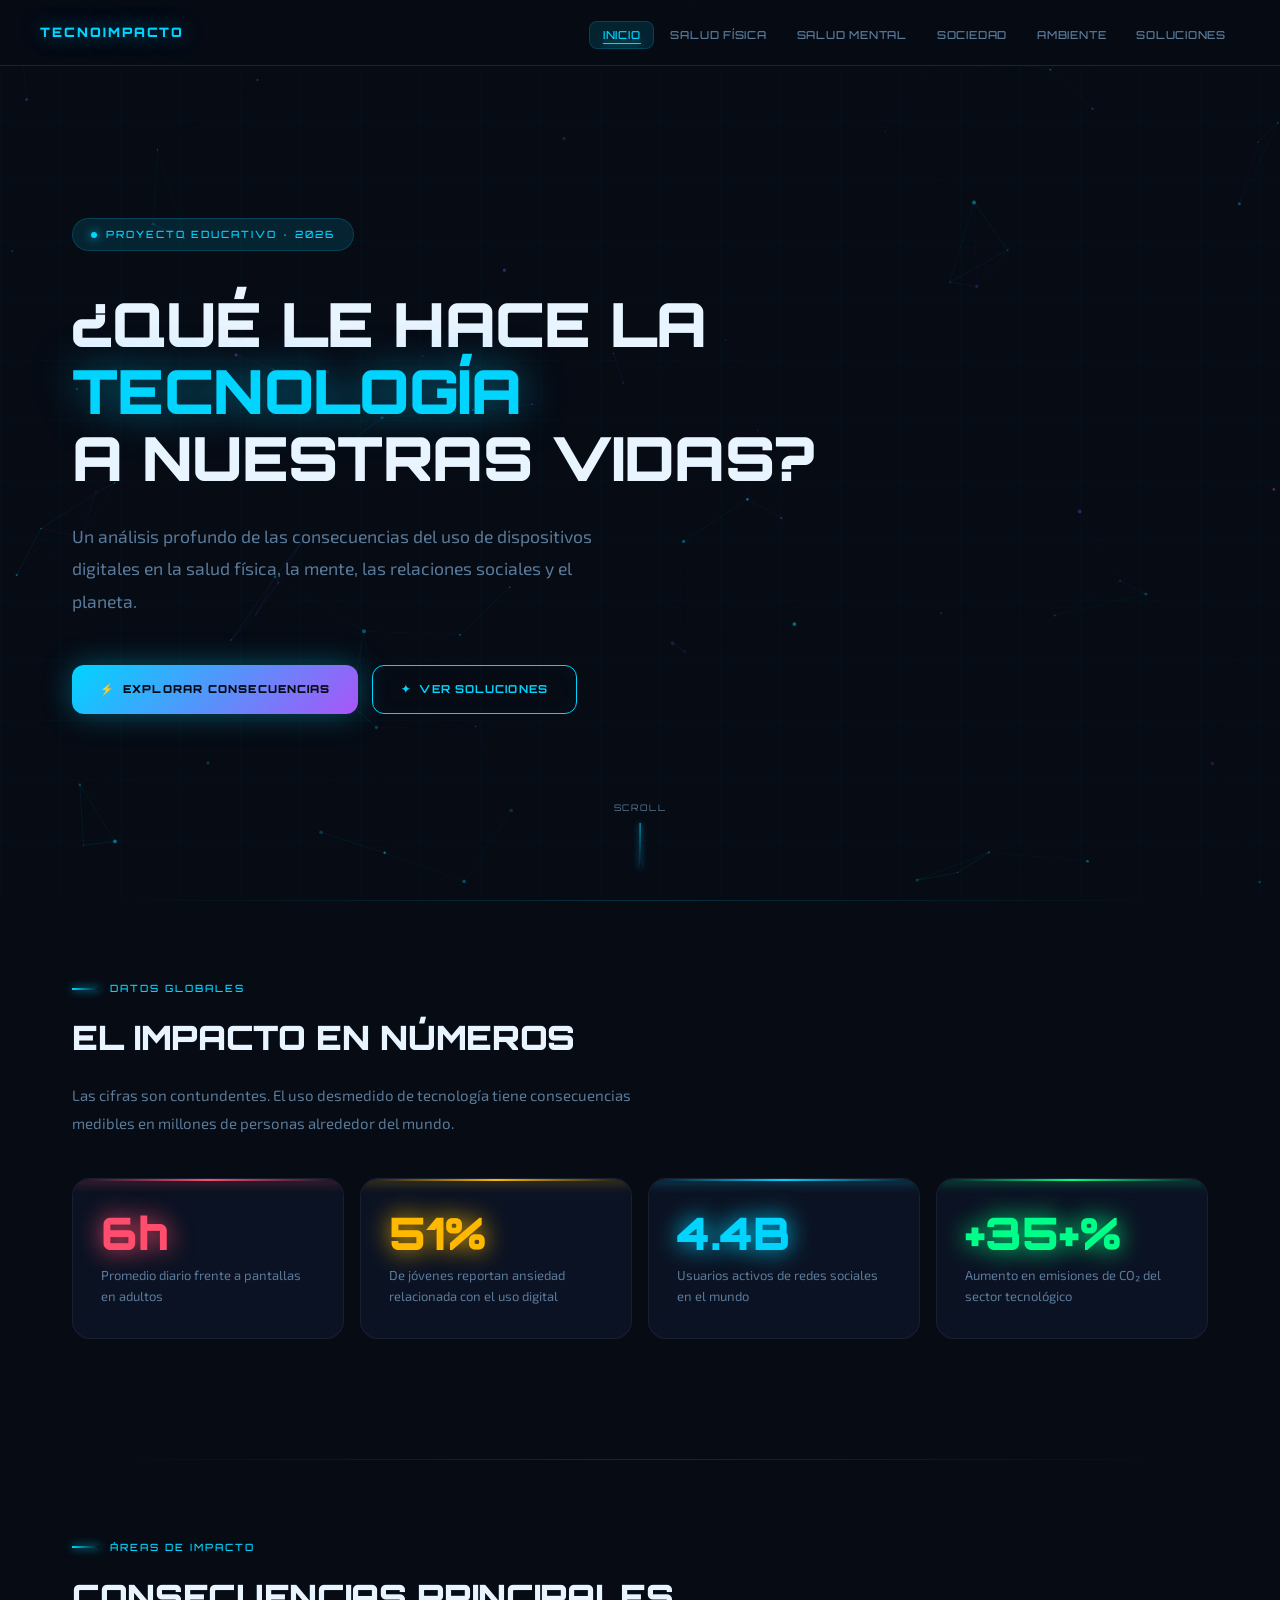
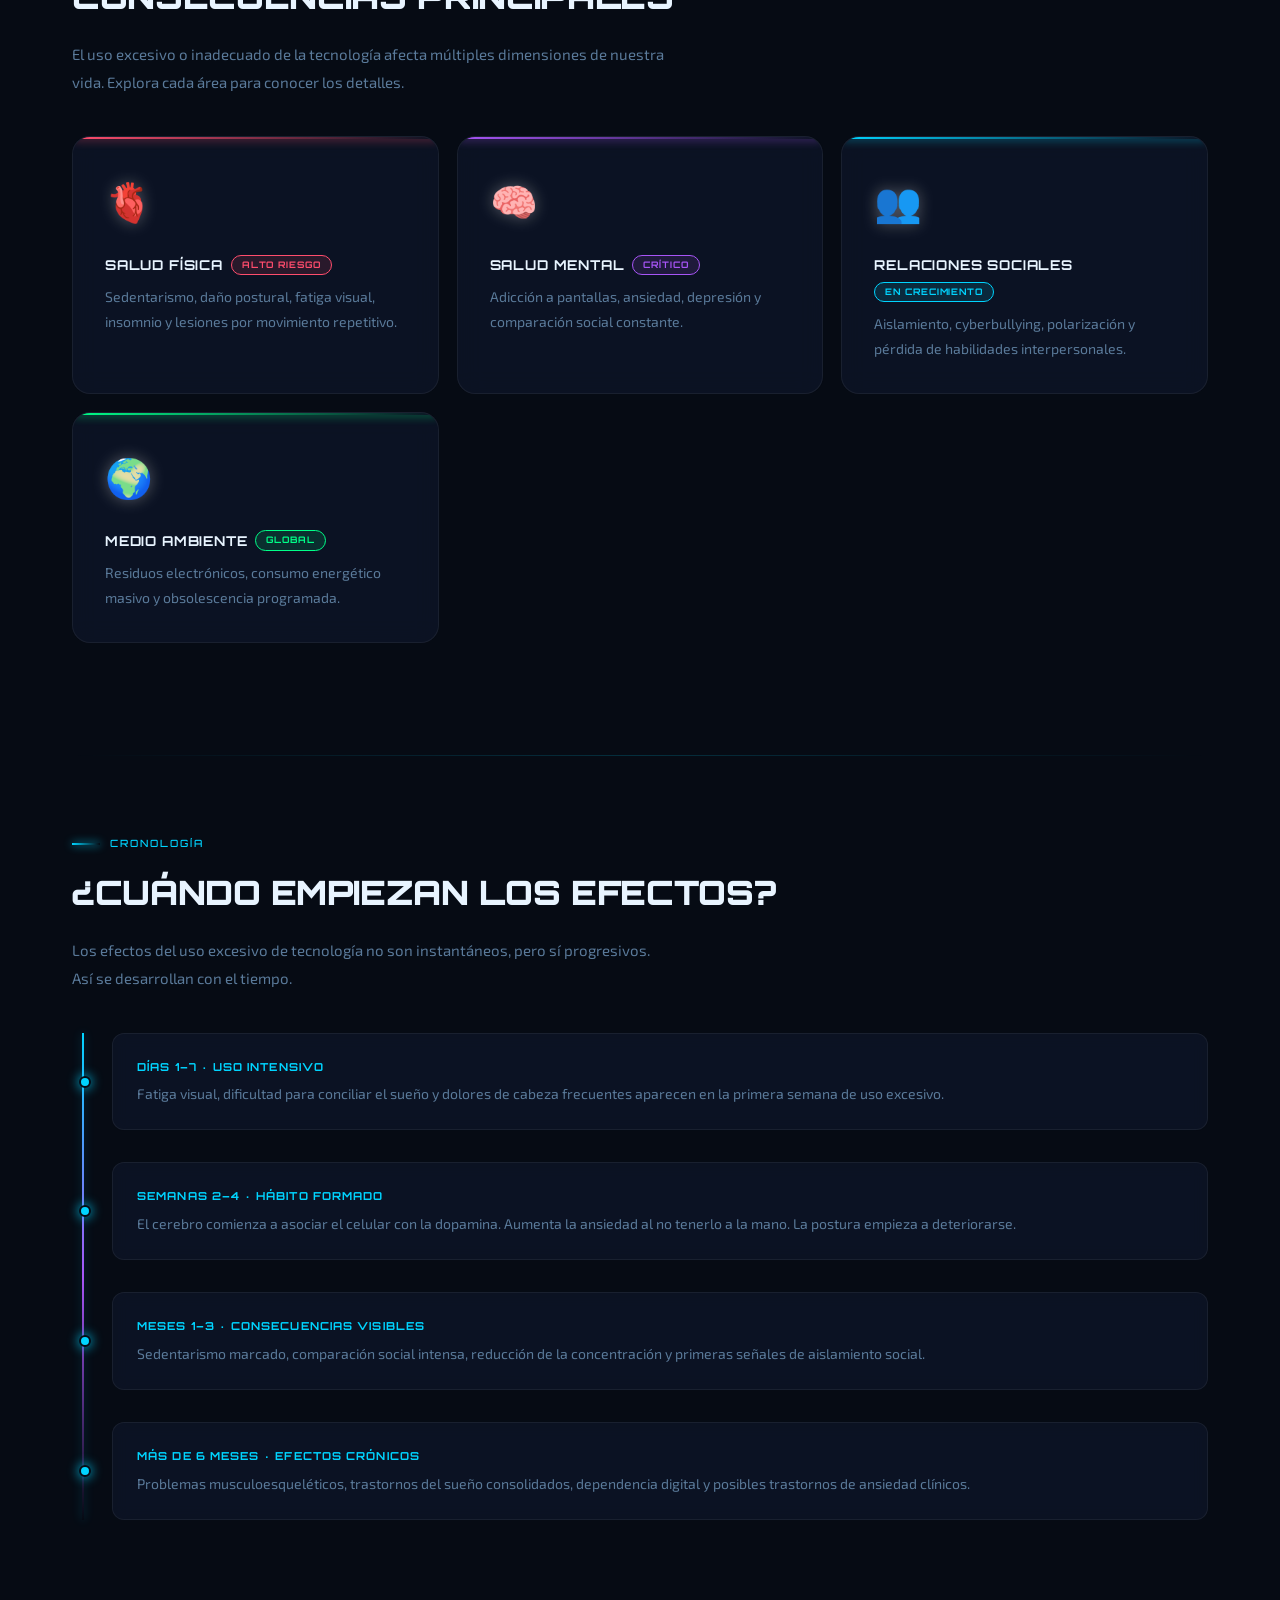
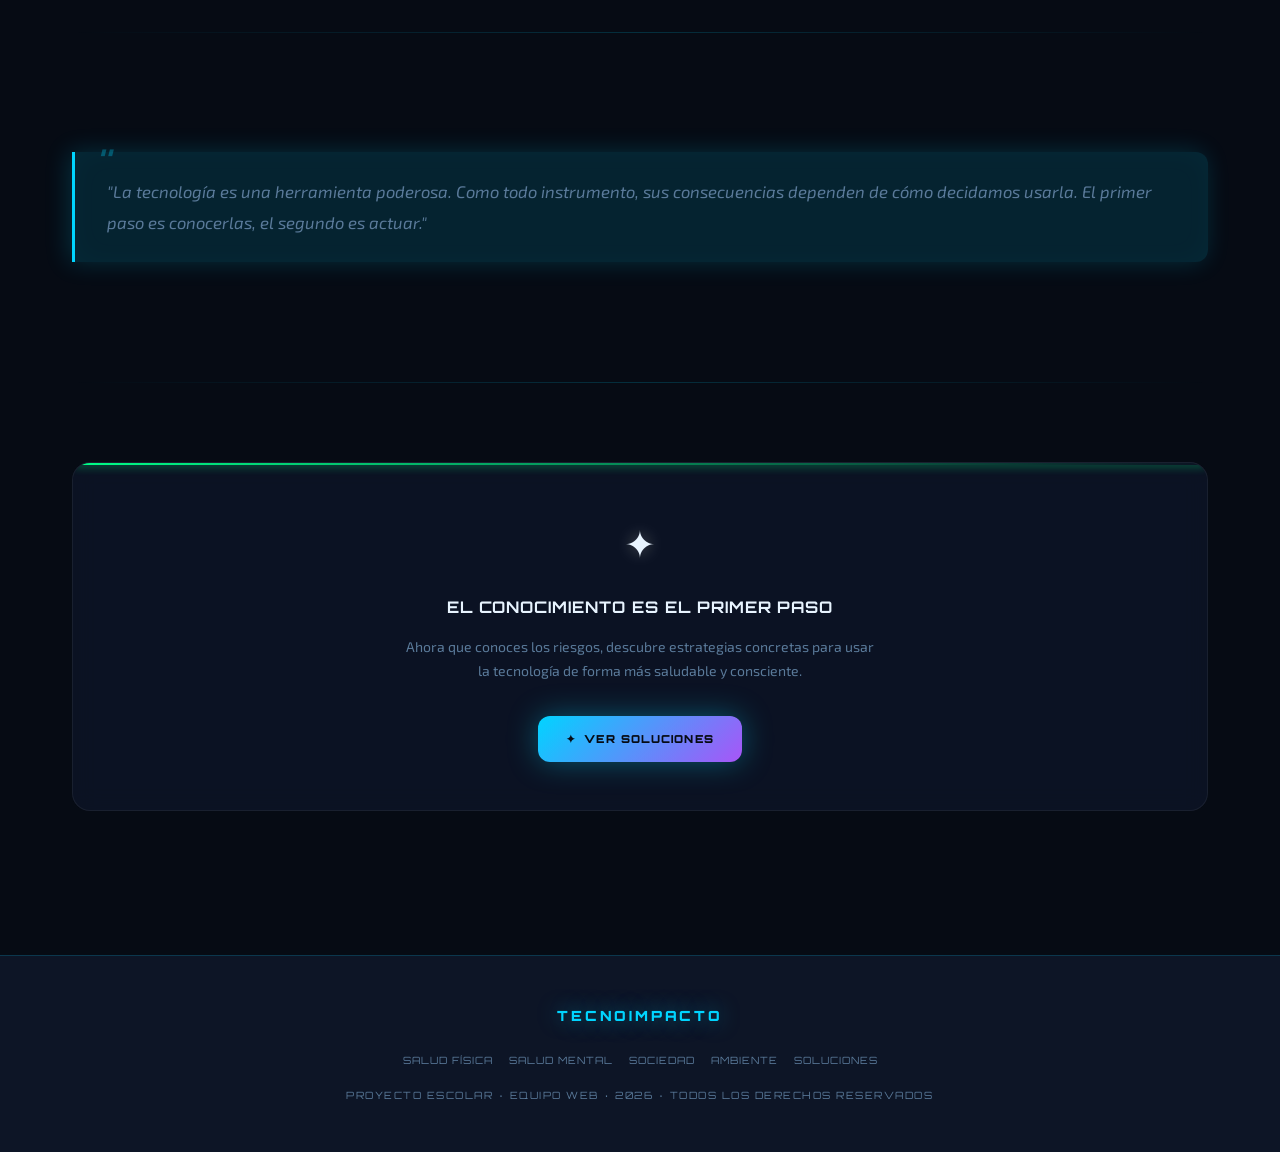
==== index.html @ 393abc50 "Rediseño futurista completo del sitio TecnoImpacto - Diseño oscuro futurista con paleta neon (cian, " ====
<!DOCTYPE html>
<html lang="es">
<head>
  <meta charset="UTF-8" />
  <meta name="viewport" content="width=device-width, initial-scale=1.0" />
  <title>TecnoImpacto — Consecuencias del uso de la tecnología</title>
  <link rel="stylesheet" href="styles.css" />
</head>
<body>

  <!-- Navegación -->
  <nav class="nav-principal">
    <div class="nav-interior">
      <a href="index.html" class="nav-logo">TecnoImpacto</a>
      <ul class="nav-enlaces">
        <li><a href="index.html">Inicio</a></li>
        <li><a href="salud-fisica.html">Salud física</a></li>
        <li><a href="salud-mental.html">Salud mental</a></li>
        <li><a href="sociedad.html">Sociedad</a></li>
        <li><a href="ambiente.html">Ambiente</a></li>
        <li><a href="soluciones.html">Soluciones</a></li>
      </ul>
      <button class="nav-menu-btn" aria-label="Abrir menú" aria-expanded="false">
        <span></span><span></span><span></span>
      </button>
    </div>
  </nav>

  <!-- Hero -->
  <header class="hero">
    <span class="hero-etiqueta">
      <span class="dot"></span>
      Proyecto educativo · 2026
    </span>
    <h1>
      ¿Qué le hace la<br>
      <span class="texto-cian">tecnología</span><br>
      a nuestras vidas?
    </h1>
    <p>
      Un análisis profundo de las consecuencias del uso de dispositivos digitales
      en la salud física, la mente, las relaciones sociales y el planeta.
    </p>
    <div class="btn-grupo">
      <a href="salud-fisica.html" class="btn btn-primario">
        <span>⚡</span> Explorar consecuencias
      </a>
      <a href="soluciones.html" class="btn btn-secundario">
        <span>✦</span> Ver soluciones
      </a>
    </div>
    <div class="hero-scroll">Scroll</div>
  </header>

  <main class="contenedor">

    <!-- Estadísticas -->
    <section class="seccion">
      <p class="seccion-etiqueta reveal">Datos globales</p>
      <p class="seccion-titulo reveal delay-1">El impacto en números</p>
      <p class="seccion-descripcion reveal delay-2">
        Las cifras son contundentes. El uso desmedido de tecnología tiene
        consecuencias medibles en millones de personas alrededor del mundo.
      </p>
      <div class="estadisticas">
        <div class="estadistica-item reveal delay-1" style="--glow-color: var(--color-rojo)">
          <span class="estadistica-numero" style="color:var(--color-rojo)" data-objetivo="7h">0h</span>
          <p class="estadistica-descripcion">Promedio diario frente a pantallas en adultos</p>
        </div>
        <div class="estadistica-item reveal delay-2" style="--glow-color: var(--color-ambar)">
          <span class="estadistica-numero" style="color:var(--color-ambar)" data-objetivo="58%">0%</span>
          <p class="estadistica-descripcion">De jóvenes reportan ansiedad relacionada con el uso digital</p>
        </div>
        <div class="estadistica-item reveal delay-3" style="--glow-color: var(--color-cian)">
          <span class="estadistica-numero" style="color:var(--color-cian)" data-objetivo="4.9B">0B</span>
          <p class="estadistica-descripcion">Usuarios activos de redes sociales en el mundo</p>
        </div>
        <div class="estadistica-item reveal delay-4" style="--glow-color: var(--color-verde)">
          <span class="estadistica-numero" style="color:var(--color-verde)" data-objetivo="+40%">+0%</span>
          <p class="estadistica-descripcion">Aumento en emisiones de CO₂ del sector tecnológico</p>
        </div>
      </div>
    </section>

    <!-- Áreas de impacto -->
    <section class="seccion">
      <p class="seccion-etiqueta reveal">Áreas de impacto</p>
      <p class="seccion-titulo reveal delay-1">Consecuencias principales</p>
      <p class="seccion-descripcion reveal delay-2">
        El uso excesivo o inadecuado de la tecnología afecta múltiples dimensiones
        de nuestra vida. Explora cada área para conocer los detalles.
      </p>
      <div class="grid-tarjetas">
        <a href="salud-fisica.html" class="tarjeta tarjeta-rojo reveal delay-1" style="text-decoration:none; color:inherit;">
          <span class="tarjeta-icono">🫀</span>
          <h3>Salud física <span class="badge badge-rojo">Alto riesgo</span></h3>
          <p>Sedentarismo, daño postural, fatiga visual, insomnio y lesiones por movimiento repetitivo.</p>
        </a>
        <a href="salud-mental.html" class="tarjeta tarjeta-purpura reveal delay-2" style="text-decoration:none; color:inherit;">
          <span class="tarjeta-icono">🧠</span>
          <h3>Salud mental <span class="badge badge-purpura">Crítico</span></h3>
          <p>Adicción a pantallas, ansiedad, depresión y comparación social constante.</p>
        </a>
        <a href="sociedad.html" class="tarjeta tarjeta-azul reveal delay-3" style="text-decoration:none; color:inherit;">
          <span class="tarjeta-icono">👥</span>
          <h3>Relaciones sociales <span class="badge badge-azul">En crecimiento</span></h3>
          <p>Aislamiento, cyberbullying, polarización y pérdida de habilidades interpersonales.</p>
        </a>
        <a href="ambiente.html" class="tarjeta tarjeta-verde reveal delay-4" style="text-decoration:none; color:inherit;">
          <span class="tarjeta-icono">🌍</span>
          <h3>Medio ambiente <span class="badge badge-verde">Global</span></h3>
          <p>Residuos electrónicos, consumo energético masivo y obsolescencia programada.</p>
        </a>
      </div>
    </section>

    <!-- Línea de tiempo del impacto -->
    <section class="seccion">
      <p class="seccion-etiqueta reveal">Cronología</p>
      <p class="seccion-titulo reveal delay-1">¿Cuándo empiezan los efectos?</p>
      <p class="seccion-descripcion reveal delay-2">
        Los efectos del uso excesivo de tecnología no son instantáneos,
        pero sí progresivos. Así se desarrollan con el tiempo.
      </p>
      <div class="linea-tiempo">
        <div class="tiempo-item reveal delay-1">
          <h4>Días 1–7 · Uso intensivo</h4>
          <p>Fatiga visual, dificultad para conciliar el sueño y dolores de cabeza frecuentes aparecen en la primera semana de uso excesivo.</p>
        </div>
        <div class="tiempo-item reveal delay-2">
          <h4>Semanas 2–4 · Hábito formado</h4>
          <p>El cerebro comienza a asociar el celular con la dopamina. Aumenta la ansiedad al no tenerlo a la mano. La postura empieza a deteriorarse.</p>
        </div>
        <div class="tiempo-item reveal delay-3">
          <h4>Meses 1–3 · Consecuencias visibles</h4>
          <p>Sedentarismo marcado, comparación social intensa, reducción de la concentración y primeras señales de aislamiento social.</p>
        </div>
        <div class="tiempo-item reveal delay-4">
          <h4>Más de 6 meses · Efectos crónicos</h4>
          <p>Problemas musculoesqueléticos, trastornos del sueño consolidados, dependencia digital y posibles trastornos de ansiedad clínicos.</p>
        </div>
      </div>
    </section>

    <!-- Cita -->
    <section class="seccion">
      <blockquote class="cita reveal">
        "La tecnología es una herramienta poderosa. Como todo instrumento,
        sus consecuencias dependen de cómo decidamos usarla.
        El primer paso es conocerlas, el segundo es actuar."
      </blockquote>
    </section>

    <!-- CTA a soluciones -->
    <section class="seccion">
      <div class="tarjeta tarjeta-verde reveal" style="padding: 3rem; text-align: center;">
        <span class="tarjeta-icono" style="text-align:center; width:100%;">✦</span>
        <h3 style="justify-content:center; font-size:1rem; margin-bottom:1rem;">
          El conocimiento es el primer paso
        </h3>
        <p style="max-width:480px; margin:0 auto 2rem;">
          Ahora que conoces los riesgos, descubre estrategias concretas para
          usar la tecnología de forma más saludable y consciente.
        </p>
        <a href="soluciones.html" class="btn btn-primario" style="margin:0 auto; display:inline-flex;">
          <span>✦</span> Ver soluciones
        </a>
      </div>
    </section>

  </main>

  <footer class="footer">
    <div class="footer-inner">
      <a href="index.html" class="footer-logo">TecnoImpacto</a>
      <ul class="footer-nav">
        <li><a href="salud-fisica.html">Salud física</a></li>
        <li><a href="salud-mental.html">Salud mental</a></li>
        <li><a href="sociedad.html">Sociedad</a></li>
        <li><a href="ambiente.html">Ambiente</a></li>
        <li><a href="soluciones.html">Soluciones</a></li>
      </ul>
      <p>Proyecto escolar · Equipo web · 2026 · Todos los derechos reservados</p>
    </div>
  </footer>

  <script src="main.js"></script>
</body>
</html>
---- styles.css ----
/* ============================================
   PROYECTO: Consecuencias del uso de tecnología
   Archivo: styles.css — Diseño futurista
   ============================================ */

@import url('https://fonts.googleapis.com/css2?family=Orbitron:wght@400;500;700;900&family=Exo+2:ital,opsz,wght@0,14..32,300;0,14..32,400;0,14..32,500;0,14..32,700;1,14..32,400&display=swap');

/* ---- Variables globales ---- */
:root {
  --bg-primario: #060B14;
  --bg-secundario: #0D1526;
  --bg-tarjeta: rgba(13, 21, 38, 0.85);
  --bg-tarjeta-hover: rgba(13, 21, 38, 0.95);

  --color-cian: #00D4FF;
  --color-cian-suave: rgba(0, 212, 255, 0.12);
  --color-cian-medio: rgba(0, 212, 255, 0.25);
  --color-purpura: #A855F7;
  --color-purpura-suave: rgba(168, 85, 247, 0.12);
  --color-verde: #00FF88;
  --color-verde-suave: rgba(0, 255, 136, 0.12);
  --color-rojo: #FF4D6D;
  --color-rojo-suave: rgba(255, 77, 109, 0.12);
  --color-ambar: #FFB800;
  --color-ambar-suave: rgba(255, 184, 0, 0.12);

  --texto-primario: #E8F4FF;
  --texto-secundario: #5A7A9A;
  --borde: rgba(0, 212, 255, 0.18);
  --borde-suave: rgba(255, 255, 255, 0.06);

  --fuente-titulo: 'Orbitron', monospace;
  --fuente-cuerpo: 'Exo 2', sans-serif;

  --radio: 12px;
  --radio-grande: 18px;
  --sombra-cian: 0 0 30px rgba(0, 212, 255, 0.25);
  --sombra-purpura: 0 0 30px rgba(168, 85, 247, 0.25);
  --sombra-verde: 0 0 30px rgba(0, 255, 136, 0.25);
  --sombra-rojo: 0 0 30px rgba(255, 77, 109, 0.25);
}

/* ---- Reset ---- */
*, *::before, *::after {
  box-sizing: border-box;
  margin: 0;
  padding: 0;
}

html { scroll-behavior: smooth; }

body {
  font-family: var(--fuente-cuerpo);
  background: var(--bg-primario);
  color: var(--texto-primario);
  font-size: 16px;
  line-height: 1.7;
  overflow-x: hidden;
}

/* Fondo con cuadrícula */
body::before {
  content: '';
  position: fixed;
  inset: 0;
  background-image:
    linear-gradient(rgba(0, 212, 255, 0.025) 1px, transparent 1px),
    linear-gradient(90deg, rgba(0, 212, 255, 0.025) 1px, transparent 1px);
  background-size: 60px 60px;
  z-index: 0;
  pointer-events: none;
}

/* Canvas de partículas */
#canvas-fondo {
  position: fixed;
  inset: 0;
  z-index: 0;
  pointer-events: none;
}

/* Contenido sobre el canvas */
.nav-principal,
.hero,
main,
.pagina-hero,
footer {
  position: relative;
  z-index: 1;
}

/* ---- Navegación ---- */
.nav-principal {
  position: fixed;
  top: 0; left: 0; right: 0;
  z-index: 1000;
  background: rgba(6, 11, 20, 0.92);
  backdrop-filter: blur(24px);
  -webkit-backdrop-filter: blur(24px);
  border-bottom: 1px solid var(--borde);
  padding: 0 2rem;
}

.nav-interior {
  max-width: 1200px;
  margin: 0 auto;
  display: flex;
  align-items: center;
  justify-content: space-between;
  height: 65px;
}

.nav-logo {
  font-family: var(--fuente-titulo);
  font-size: 13px;
  font-weight: 900;
  color: var(--color-cian);
  text-decoration: none;
  letter-spacing: 0.15em;
  text-shadow: 0 0 20px rgba(0, 212, 255, 0.6);
  transition: letter-spacing 0.4s, text-shadow 0.3s;
  text-transform: uppercase;
}

.nav-logo:hover {
  letter-spacing: 0.25em;
  text-shadow: 0 0 35px rgba(0, 212, 255, 0.9);
}

.nav-enlaces {
  display: flex;
  gap: 2px;
  list-style: none;
}

.nav-enlaces a {
  font-size: 11px;
  font-weight: 500;
  font-family: var(--fuente-titulo);
  color: var(--texto-secundario);
  text-decoration: none;
  padding: 6px 13px;
  border-radius: 8px;
  border: 1px solid transparent;
  letter-spacing: 0.07em;
  text-transform: uppercase;
  transition: all 0.3s;
  position: relative;
}

.nav-enlaces a::after {
  content: '';
  position: absolute;
  bottom: 4px; left: 50%;
  transform: translateX(-50%);
  width: 0; height: 1px;
  background: var(--color-cian);
  box-shadow: 0 0 6px var(--color-cian);
  transition: width 0.35s;
}

.nav-enlaces a:hover,
.nav-enlaces a.activo {
  color: var(--color-cian);
  border-color: var(--borde);
  background: var(--color-cian-suave);
}

.nav-enlaces a:hover::after,
.nav-enlaces a.activo::after {
  width: 60%;
}

/* Menú hamburguesa móvil */
.nav-menu-btn {
  display: none;
  flex-direction: column;
  gap: 5px;
  background: none;
  border: none;
  cursor: pointer;
  padding: 4px;
}

.nav-menu-btn span {
  display: block;
  width: 22px;
  height: 2px;
  background: var(--color-cian);
  border-radius: 2px;
  transition: all 0.3s;
}

/* ---- Contenedor ---- */
.contenedor {
  max-width: 1200px;
  margin: 0 auto;
  padding: 0 2rem;
}

/* ---- Hero principal ---- */
.hero {
  min-height: 100vh;
  display: flex;
  flex-direction: column;
  justify-content: center;
  padding: 7rem 2rem 5rem;
  max-width: 1200px;
  margin: 0 auto;
  position: relative;
}

.hero-etiqueta {
  display: inline-flex;
  align-items: center;
  gap: 9px;
  font-family: var(--fuente-titulo);
  font-size: 10px;
  font-weight: 500;
  letter-spacing: 0.2em;
  text-transform: uppercase;
  background: var(--color-cian-suave);
  border: 1px solid var(--borde);
  border-radius: 100px;
  padding: 7px 18px;
  margin-bottom: 2.5rem;
  color: var(--color-cian);
  width: fit-content;
  animation: pulse-borde 3s ease-in-out infinite;
}

.hero-etiqueta .dot {
  width: 6px; height: 6px;
  border-radius: 50%;
  background: var(--color-cian);
  box-shadow: 0 0 10px var(--color-cian);
  animation: parpadeo 1.5s ease-in-out infinite;
  flex-shrink: 0;
}

.hero h1 {
  font-family: var(--fuente-titulo);
  font-size: clamp(1.9rem, 5.5vw, 3.8rem);
  font-weight: 900;
  line-height: 1.1;
  max-width: 820px;
  margin-bottom: 1.75rem;
  letter-spacing: -0.01em;
  text-transform: uppercase;
}

.hero h1 .texto-cian {
  color: var(--color-cian);
  text-shadow: 0 0 40px rgba(0, 212, 255, 0.5);
  display: inline-block;
  animation: glitch 9s ease-in-out infinite;
}

.hero h1 .texto-purpura {
  color: var(--color-purpura);
  text-shadow: 0 0 40px rgba(168, 85, 247, 0.4);
}

.hero p {
  font-size: 1.1rem;
  color: var(--texto-secundario);
  max-width: 560px;
  margin-bottom: 3rem;
  line-height: 1.85;
}

.btn-grupo {
  display: flex;
  gap: 14px;
  flex-wrap: wrap;
}

.btn {
  display: inline-flex;
  align-items: center;
  gap: 8px;
  font-family: var(--fuente-titulo);
  font-size: 11px;
  font-weight: 700;
  padding: 14px 28px;
  border-radius: var(--radio);
  text-decoration: none;
  letter-spacing: 0.1em;
  text-transform: uppercase;
  transition: all 0.35s;
  cursor: pointer;
  border: none;
  position: relative;
  overflow: hidden;
}

.btn::before {
  content: '';
  position: absolute;
  top: 0; left: -100%;
  width: 100%; height: 100%;
  background: linear-gradient(90deg, transparent, rgba(255,255,255,0.12), transparent);
  transition: left 0.6s;
}

.btn:hover::before { left: 100%; }

.btn-primario {
  background: linear-gradient(135deg, var(--color-cian) 0%, var(--color-purpura) 100%);
  color: var(--bg-primario);
  box-shadow: 0 0 30px rgba(0, 212, 255, 0.35);
  font-weight: 900;
}

.btn-primario:hover {
  transform: translateY(-3px);
  box-shadow: 0 6px 40px rgba(0, 212, 255, 0.55);
}

.btn-secundario {
  background: transparent;
  color: var(--color-cian);
  border: 1px solid var(--color-cian);
  box-shadow: inset 0 0 20px rgba(0, 212, 255, 0.04);
}

.btn-secundario:hover {
  background: var(--color-cian-suave);
  transform: translateY(-3px);
  box-shadow: var(--sombra-cian);
}

/* Indicador de scroll */
.hero-scroll {
  position: absolute;
  bottom: 2rem;
  left: 50%;
  transform: translateX(-50%);
  display: flex;
  flex-direction: column;
  align-items: center;
  gap: 8px;
  color: var(--texto-secundario);
  font-family: var(--fuente-titulo);
  font-size: 9px;
  letter-spacing: 0.2em;
  text-transform: uppercase;
  animation: flotar 2.5s ease-in-out infinite;
}

.hero-scroll::after {
  content: '';
  width: 1px;
  height: 45px;
  background: linear-gradient(to bottom, var(--color-cian), transparent);
  box-shadow: 0 0 6px var(--color-cian);
}

/* ---- Estadísticas ---- */
.estadisticas {
  display: grid;
  grid-template-columns: repeat(auto-fit, minmax(200px, 1fr));
  gap: 16px;
  margin: 2.5rem 0;
}

.estadistica-item {
  background: var(--bg-tarjeta);
  border: 1px solid var(--borde-suave);
  border-radius: var(--radio-grande);
  padding: 2rem 1.75rem;
  backdrop-filter: blur(12px);
  transition: all 0.35s;
  position: relative;
  overflow: hidden;
  --glow-color: var(--color-cian);
}

.estadistica-item::before {
  content: '';
  position: absolute;
  top: 0; left: 0; right: 0;
  height: 2px;
  background: linear-gradient(90deg, transparent, var(--glow-color), transparent);
  box-shadow: 0 0 12px var(--glow-color);
}

.estadistica-item::after {
  content: '';
  position: absolute;
  top: -50%; left: -50%;
  width: 200%; height: 200%;
  background: radial-gradient(circle at center, rgba(0, 212, 255, 0.04) 0%, transparent 60%);
  opacity: 0;
  transition: opacity 0.5s;
}

.estadistica-item:hover {
  transform: translateY(-6px);
  border-color: var(--glow-color);
  box-shadow: 0 12px 40px rgba(0, 0, 0, 0.4), 0 0 20px rgba(0, 212, 255, 0.1);
}

.estadistica-item:hover::after { opacity: 1; }

.estadistica-numero {
  font-family: var(--fuente-titulo);
  font-size: 2.8rem;
  font-weight: 900;
  line-height: 1;
  margin-bottom: 10px;
  text-shadow: 0 0 25px currentColor;
  display: block;
}

.estadistica-descripcion {
  font-size: 13px;
  color: var(--texto-secundario);
  line-height: 1.55;
}

/* ---- Secciones de contenido ---- */
.seccion {
  padding: 5rem 0;
  position: relative;
}

.seccion::before {
  content: '';
  position: absolute;
  top: 0; left: 0; right: 0;
  height: 1px;
  background: linear-gradient(90deg, transparent, var(--borde), transparent);
}

.seccion-etiqueta {
  font-family: var(--fuente-titulo);
  font-size: 10px;
  font-weight: 500;
  text-transform: uppercase;
  letter-spacing: 0.2em;
  color: var(--color-cian);
  margin-bottom: 0.75rem;
  display: flex;
  align-items: center;
  gap: 10px;
}

.seccion-etiqueta::before {
  content: '';
  width: 28px; height: 2px;
  background: linear-gradient(to right, var(--color-cian), transparent);
  box-shadow: 0 0 8px var(--color-cian);
  flex-shrink: 0;
}

.seccion-titulo {
  font-family: var(--fuente-titulo);
  font-size: clamp(1.4rem, 3vw, 2.1rem);
  font-weight: 900;
  margin-bottom: 1rem;
  letter-spacing: -0.01em;
  text-transform: uppercase;
}

.seccion-descripcion {
  font-size: 15px;
  color: var(--texto-secundario);
  max-width: 600px;
  margin-bottom: 2.5rem;
  line-height: 1.85;
}

/* ---- Grid de tarjetas ---- */
.grid-tarjetas {
  display: grid;
  grid-template-columns: repeat(auto-fit, minmax(280px, 1fr));
  gap: 18px;
  margin: 2rem 0;
}

/* ---- Tarjetas ---- */
.tarjeta {
  background: var(--bg-tarjeta);
  border: 1px solid var(--borde-suave);
  border-radius: var(--radio-grande);
  padding: 2rem;
  backdrop-filter: blur(12px);
  transition: all 0.4s cubic-bezier(0.25, 0.8, 0.25, 1);
  position: relative;
  overflow: hidden;
  --accent-color: var(--color-cian);
}

.tarjeta::before {
  content: '';
  position: absolute;
  top: 0; left: 0; right: 0;
  height: 2px;
  background: linear-gradient(90deg, var(--accent-color), transparent);
  box-shadow: 0 0 10px var(--accent-color);
}

.tarjeta::after {
  content: '';
  position: absolute;
  inset: 0;
  background: radial-gradient(
    ellipse at var(--mx, 50%) var(--my, 0%),
    rgba(0, 212, 255, 0.07) 0%,
    transparent 65%
  );
  opacity: 0;
  transition: opacity 0.4s;
}

.tarjeta:hover::after { opacity: 1; }

.tarjeta:hover {
  transform: translateY(-7px);
  border-color: var(--accent-color);
  box-shadow: 0 20px 60px rgba(0, 0, 0, 0.5), 0 0 30px rgba(0, 212, 255, 0.08);
}

.tarjeta-icono {
  font-size: 2.4rem;
  margin-bottom: 1.25rem;
  display: block;
  filter: drop-shadow(0 0 8px rgba(255,255,255,0.3));
}

.tarjeta h3 {
  font-family: var(--fuente-titulo);
  font-size: 0.85rem;
  font-weight: 700;
  margin-bottom: 10px;
  text-transform: uppercase;
  letter-spacing: 0.06em;
  display: flex;
  align-items: center;
  gap: 8px;
  flex-wrap: wrap;
  line-height: 1.4;
}

.tarjeta p {
  font-size: 14px;
  color: var(--texto-secundario);
  line-height: 1.75;
  position: relative;
  z-index: 1;
}

.tarjeta-rojo  { --accent-color: var(--color-rojo); }
.tarjeta-ambar { --accent-color: var(--color-ambar); }
.tarjeta-verde { --accent-color: var(--color-verde); }
.tarjeta-azul  { --accent-color: var(--color-cian); }
.tarjeta-purpura { --accent-color: var(--color-purpura); }

/* ---- Badges ---- */
.badge {
  display: inline-block;
  font-family: var(--fuente-titulo);
  font-size: 9px;
  font-weight: 700;
  padding: 3px 10px;
  border-radius: 100px;
  letter-spacing: 0.1em;
  text-transform: uppercase;
  border: 1px solid currentColor;
  white-space: nowrap;
}

.badge-rojo    { color: var(--color-rojo);    background: var(--color-rojo-suave); }
.badge-ambar   { color: var(--color-ambar);   background: var(--color-ambar-suave); }
.badge-verde   { color: var(--color-verde);   background: var(--color-verde-suave); }
.badge-azul    { color: var(--color-cian);    background: var(--color-cian-suave); }
.badge-purpura { color: var(--color-purpura); background: var(--color-purpura-suave); }

/* ---- Cita destacada ---- */
.cita {
  border-left: 3px solid var(--color-cian);
  padding: 1.5rem 2rem;
  margin: 2.5rem 0;
  font-size: 1.05rem;
  font-style: italic;
  color: var(--texto-secundario);
  line-height: 1.85;
  background: var(--color-cian-suave);
  border-radius: 0 var(--radio) var(--radio) 0;
  box-shadow: -3px 0 25px rgba(0, 212, 255, 0.18), inset 0 0 30px rgba(0, 212, 255, 0.03);
  position: relative;
}

.cita::before {
  content: '"';
  position: absolute;
  top: -10px; left: 16px;
  font-family: var(--fuente-titulo);
  font-size: 3rem;
  color: var(--color-cian);
  opacity: 0.3;
  line-height: 1;
}

/* ---- Tabla ---- */
.tabla-contenedor {
  overflow-x: auto;
  margin: 2rem 0;
  border-radius: var(--radio);
  border: 1px solid var(--borde);
  backdrop-filter: blur(8px);
}

table { width: 100%; border-collapse: collapse; font-size: 14px; }

thead th {
  background: rgba(0, 212, 255, 0.08);
  color: var(--color-cian);
  font-family: var(--fuente-titulo);
  font-weight: 700;
  padding: 15px 18px;
  text-align: left;
  font-size: 10px;
  letter-spacing: 0.12em;
  text-transform: uppercase;
  border-bottom: 1px solid var(--borde);
}

tbody tr {
  border-bottom: 1px solid var(--borde-suave);
  transition: background 0.25s;
}

tbody tr:hover { background: rgba(0, 212, 255, 0.04); }
tbody tr:last-child { border-bottom: none; }

tbody td {
  padding: 14px 18px;
  color: var(--texto-secundario);
  font-size: 14px;
}

tbody td:first-child { color: var(--texto-primario); font-weight: 500; }

/* ---- Hero de páginas interiores ---- */
.pagina-hero {
  padding: 9rem 2rem 4rem;
  max-width: 1200px;
  margin: 0 auto;
  position: relative;
}

.pagina-hero::after {
  content: '';
  position: absolute;
  bottom: 0; left: 2rem; right: 2rem;
  height: 1px;
  background: linear-gradient(90deg, transparent, var(--borde), transparent);
}

.pagina-icono-grande {
  font-size: 4rem;
  display: block;
  margin-bottom: 1.5rem;
  filter: drop-shadow(0 0 20px rgba(255,255,255,0.2));
  animation: flotar-lento 4s ease-in-out infinite;
}

.pagina-hero .hero-etiqueta { margin-bottom: 1.5rem; }

.pagina-hero h1 {
  font-family: var(--fuente-titulo);
  font-size: clamp(1.8rem, 4.5vw, 3.2rem);
  font-weight: 900;
  text-transform: uppercase;
  letter-spacing: -0.01em;
  margin-bottom: 1.25rem;
  line-height: 1.1;
}

.pagina-hero p {
  font-size: 1.05rem;
  color: var(--texto-secundario);
  max-width: 620px;
  line-height: 1.85;
}

/* ---- Barras de progreso ---- */
.barra-progreso-contenedor { margin: 2rem 0; }

.barra-item { margin-bottom: 1.75rem; }

.barra-label {
  display: flex;
  justify-content: space-between;
  align-items: center;
  margin-bottom: 8px;
}

.barra-label span:first-child {
  font-family: var(--fuente-titulo);
  font-size: 10px;
  letter-spacing: 0.12em;
  text-transform: uppercase;
  color: var(--texto-secundario);
}

.barra-label span:last-child {
  font-family: var(--fuente-titulo);
  font-size: 13px;
  font-weight: 700;
  color: var(--color-cian);
  text-shadow: 0 0 10px var(--color-cian);
}

.barra-fondo {
  height: 6px;
  background: rgba(255, 255, 255, 0.05);
  border-radius: 100px;
  overflow: hidden;
  border: 1px solid var(--borde-suave);
}

.barra-relleno {
  height: 100%;
  border-radius: 100px;
  width: 0;
  transition: width 1.8s cubic-bezier(0.25, 0.46, 0.45, 0.94);
  position: relative;
  background: linear-gradient(90deg, var(--bar-color, var(--color-cian)), var(--bar-color2, var(--color-purpura)));
  box-shadow: 0 0 12px var(--bar-color, var(--color-cian));
}

.barra-relleno::after {
  content: '';
  position: absolute;
  right: 0; top: 0; bottom: 0;
  width: 30px;
  background: rgba(255,255,255,0.4);
  filter: blur(6px);
  border-radius: 100px;
}

/* ---- Lista de consecuencias ---- */
.lista-consecuencias {
  list-style: none;
  display: flex;
  flex-direction: column;
  gap: 10px;
  margin: 2rem 0;
}

.lista-consecuencias li {
  display: flex;
  align-items: flex-start;
  gap: 14px;
  padding: 1.25rem 1.5rem;
  background: var(--bg-tarjeta);
  border: 1px solid var(--borde-suave);
  border-radius: var(--radio);
  backdrop-filter: blur(8px);
  transition: all 0.3s;
  font-size: 14px;
  color: var(--texto-secundario);
  line-height: 1.65;
}

.lista-consecuencias li:hover {
  border-color: var(--color-cian);
  transform: translateX(8px);
  color: var(--texto-primario);
}

.lista-consecuencias li::before {
  content: '▸';
  color: var(--color-cian);
  font-size: 14px;
  flex-shrink: 0;
  margin-top: 1px;
  text-shadow: 0 0 8px var(--color-cian);
}

/* ---- Tarjeta de dato destacado ---- */
.dato-destacado {
  background: var(--bg-tarjeta);
  border: 1px solid var(--borde);
  border-radius: var(--radio-grande);
  padding: 2.5rem;
  margin: 2rem 0;
  display: flex;
  align-items: center;
  gap: 2rem;
  backdrop-filter: blur(12px);
  position: relative;
  overflow: hidden;
}

.dato-destacado::before {
  content: '';
  position: absolute;
  left: 0; top: 0; bottom: 0;
  width: 4px;
  background: var(--accent-color, var(--color-cian));
  box-shadow: 0 0 15px var(--accent-color, var(--color-cian));
}

.dato-numero-grande {
  font-family: var(--fuente-titulo);
  font-size: 3.5rem;
  font-weight: 900;
  color: var(--accent-color, var(--color-cian));
  text-shadow: 0 0 30px var(--accent-color, var(--color-cian));
  line-height: 1;
  flex-shrink: 0;
}

.dato-texto h4 {
  font-family: var(--fuente-titulo);
  font-size: 0.85rem;
  text-transform: uppercase;
  letter-spacing: 0.08em;
  margin-bottom: 6px;
}

.dato-texto p {
  font-size: 14px;
  color: var(--texto-secundario);
  line-height: 1.6;
}

/* ---- Grid 2 columnas ---- */
.grid-dos-columnas {
  display: grid;
  grid-template-columns: 1fr 1fr;
  gap: 20px;
  margin: 2rem 0;
}

/* ---- Footer ---- */
.footer {
  background: var(--bg-secundario);
  border-top: 1px solid var(--borde);
  padding: 3rem 2rem;
  text-align: center;
  margin-top: 4rem;
  position: relative;
  z-index: 1;
}

.footer-inner {
  max-width: 1200px;
  margin: 0 auto;
  display: flex;
  flex-direction: column;
  align-items: center;
  gap: 1rem;
}

.footer-logo {
  font-family: var(--fuente-titulo);
  font-size: 14px;
  font-weight: 900;
  color: var(--color-cian);
  letter-spacing: 0.2em;
  text-shadow: 0 0 20px rgba(0, 212, 255, 0.5);
  text-transform: uppercase;
  text-decoration: none;
}

.footer p {
  font-family: var(--fuente-titulo);
  font-size: 10px;
  color: var(--texto-secundario);
  letter-spacing: 0.15em;
  text-transform: uppercase;
}

.footer-nav {
  display: flex;
  gap: 16px;
  list-style: none;
  flex-wrap: wrap;
  justify-content: center;
}

.footer-nav a {
  font-family: var(--fuente-titulo);
  font-size: 10px;
  color: var(--texto-secundario);
  text-decoration: none;
  letter-spacing: 0.1em;
  text-transform: uppercase;
  transition: color 0.3s;
}

.footer-nav a:hover { color: var(--color-cian); }

/* ---- Animaciones ---- */
@keyframes glitch {
  0%, 88%, 100% {
    text-shadow: 0 0 40px rgba(0, 212, 255, 0.5);
    transform: none;
    clip-path: none;
  }
  89% {
    text-shadow: -4px 0 var(--color-rojo), 4px 0 var(--color-cian);
    transform: skewX(-3deg);
  }
  91% {
    text-shadow: 4px 0 var(--color-rojo), -4px 0 var(--color-purpura);
    transform: skewX(2deg);
  }
  93% {
    text-shadow: 0 0 40px rgba(0, 212, 255, 0.5);
    transform: none;
  }
  95% {
    text-shadow: -2px 0 var(--color-purpura), 2px 0 var(--color-verde);
    transform: skewX(-1deg);
  }
  97% {
    text-shadow: 0 0 40px rgba(0, 212, 255, 0.5);
    transform: none;
  }
}

@keyframes parpadeo {
  0%, 100% { opacity: 1; box-shadow: 0 0 10px var(--color-cian); }
  50%       { opacity: 0.2; box-shadow: 0 0 3px var(--color-cian); }
}

@keyframes pulse-borde {
  0%, 100% { box-shadow: 0 0 0 0 rgba(0, 212, 255, 0); }
  50%       { box-shadow: 0 0 0 5px rgba(0, 212, 255, 0.08); }
}

@keyframes flotar {
  0%, 100% { transform: translateX(-50%) translateY(0); }
  50%       { transform: translateX(-50%) translateY(-10px); }
}

@keyframes flotar-lento {
  0%, 100% { transform: translateY(0) rotate(0deg); filter: drop-shadow(0 0 20px rgba(255,255,255,0.2)); }
  50%       { transform: translateY(-8px) rotate(2deg); filter: drop-shadow(0 0 30px rgba(255,255,255,0.35)); }
}

@keyframes fade-arriba {
  from { opacity: 0; transform: translateY(35px); }
  to   { opacity: 1; transform: translateY(0); }
}

@keyframes rotar {
  from { transform: rotate(0deg); }
  to   { transform: rotate(360deg); }
}

@keyframes escanear {
  0%   { top: -5%; opacity: 0.7; }
  100% { top: 105%; opacity: 0; }
}

/* ---- Animaciones al hacer scroll ---- */
.reveal {
  opacity: 0;
  transform: translateY(40px);
  transition: opacity 0.75s ease, transform 0.75s ease;
}

.reveal.visible {
  opacity: 1;
  transform: translateY(0);
}

.reveal-izq {
  opacity: 0;
  transform: translateX(-30px);
  transition: opacity 0.75s ease, transform 0.75s ease;
}

.reveal-izq.visible {
  opacity: 1;
  transform: translateX(0);
}

/* Retardos escalonados */
.delay-1 { transition-delay: 0.1s; }
.delay-2 { transition-delay: 0.2s; }
.delay-3 { transition-delay: 0.3s; }
.delay-4 { transition-delay: 0.4s; }
.delay-5 { transition-delay: 0.5s; }
.delay-6 { transition-delay: 0.6s; }

/* ---- Línea de tiempo ---- */
.linea-tiempo {
  position: relative;
  padding-left: 2.5rem;
  margin: 2rem 0;
}

.linea-tiempo::before {
  content: '';
  position: absolute;
  left: 10px; top: 0; bottom: 0;
  width: 2px;
  background: linear-gradient(to bottom, var(--color-cian), var(--color-purpura), transparent);
  box-shadow: 0 0 10px rgba(0, 212, 255, 0.3);
}

.tiempo-item {
  position: relative;
  margin-bottom: 2rem;
  padding: 1.5rem;
  background: var(--bg-tarjeta);
  border: 1px solid var(--borde-suave);
  border-radius: var(--radio);
  backdrop-filter: blur(8px);
  transition: all 0.3s;
}

.tiempo-item::before {
  content: '';
  position: absolute;
  left: -2.1rem;
  top: 50%;
  transform: translateY(-50%);
  width: 12px; height: 12px;
  border-radius: 50%;
  background: var(--color-cian);
  border: 2px solid var(--bg-primario);
  box-shadow: 0 0 12px var(--color-cian);
}

.tiempo-item:hover {
  border-color: var(--color-cian);
  transform: translateX(6px);
}

.tiempo-item h4 {
  font-family: var(--fuente-titulo);
  font-size: 11px;
  text-transform: uppercase;
  letter-spacing: 0.1em;
  color: var(--color-cian);
  margin-bottom: 6px;
}

.tiempo-item p {
  font-size: 14px;
  color: var(--texto-secundario);
  line-height: 1.65;
}

/* ---- Sección de navegación entre páginas ---- */
.nav-paginas {
  display: flex;
  justify-content: space-between;
  gap: 16px;
  margin: 3rem 0 1rem;
  flex-wrap: wrap;
}

.nav-paginas a {
  display: inline-flex;
  align-items: center;
  gap: 8px;
  font-family: var(--fuente-titulo);
  font-size: 10px;
  font-weight: 700;
  letter-spacing: 0.1em;
  text-transform: uppercase;
  color: var(--texto-secundario);
  text-decoration: none;
  padding: 10px 20px;
  border: 1px solid var(--borde-suave);
  border-radius: var(--radio);
  background: var(--bg-tarjeta);
  transition: all 0.3s;
}

.nav-paginas a:hover {
  color: var(--color-cian);
  border-color: var(--borde);
  background: var(--color-cian-suave);
  transform: translateY(-2px);
}

/* ---- Responsive ---- */
@media (max-width: 900px) {
  .grid-dos-columnas { grid-template-columns: 1fr; }
}

@media (max-width: 768px) {
  .nav-enlaces { display: none; }
  .nav-enlaces.abierto {
    display: flex;
    flex-direction: column;
    position: fixed;
    top: 65px; left: 0; right: 0;
    background: rgba(6, 11, 20, 0.97);
    backdrop-filter: blur(24px);
    padding: 1.5rem;
    gap: 6px;
    border-bottom: 1px solid var(--borde);
  }
  .nav-menu-btn { display: flex; }
  .hero { padding: 5.5rem 1.25rem 3rem; }
  .hero h1 { font-size: clamp(1.6rem, 8vw, 2.5rem); }
  .contenedor { padding: 0 1.25rem; }
  .seccion { padding: 3.5rem 0; }
  .pagina-hero { padding: 6.5rem 1.25rem 2.5rem; }
  .btn-grupo { flex-direction: column; }
  .btn { justify-content: center; }
  .estadisticas { grid-template-columns: 1fr 1fr; }
  .dato-destacado { flex-direction: column; gap: 1rem; }
  .nav-paginas { flex-direction: column; }
  .nav-paginas a { text-align: center; justify-content: center; }
}

@media (max-width: 480px) {
  .estadisticas { grid-template-columns: 1fr; }
  .grid-tarjetas { grid-template-columns: 1fr; }
}
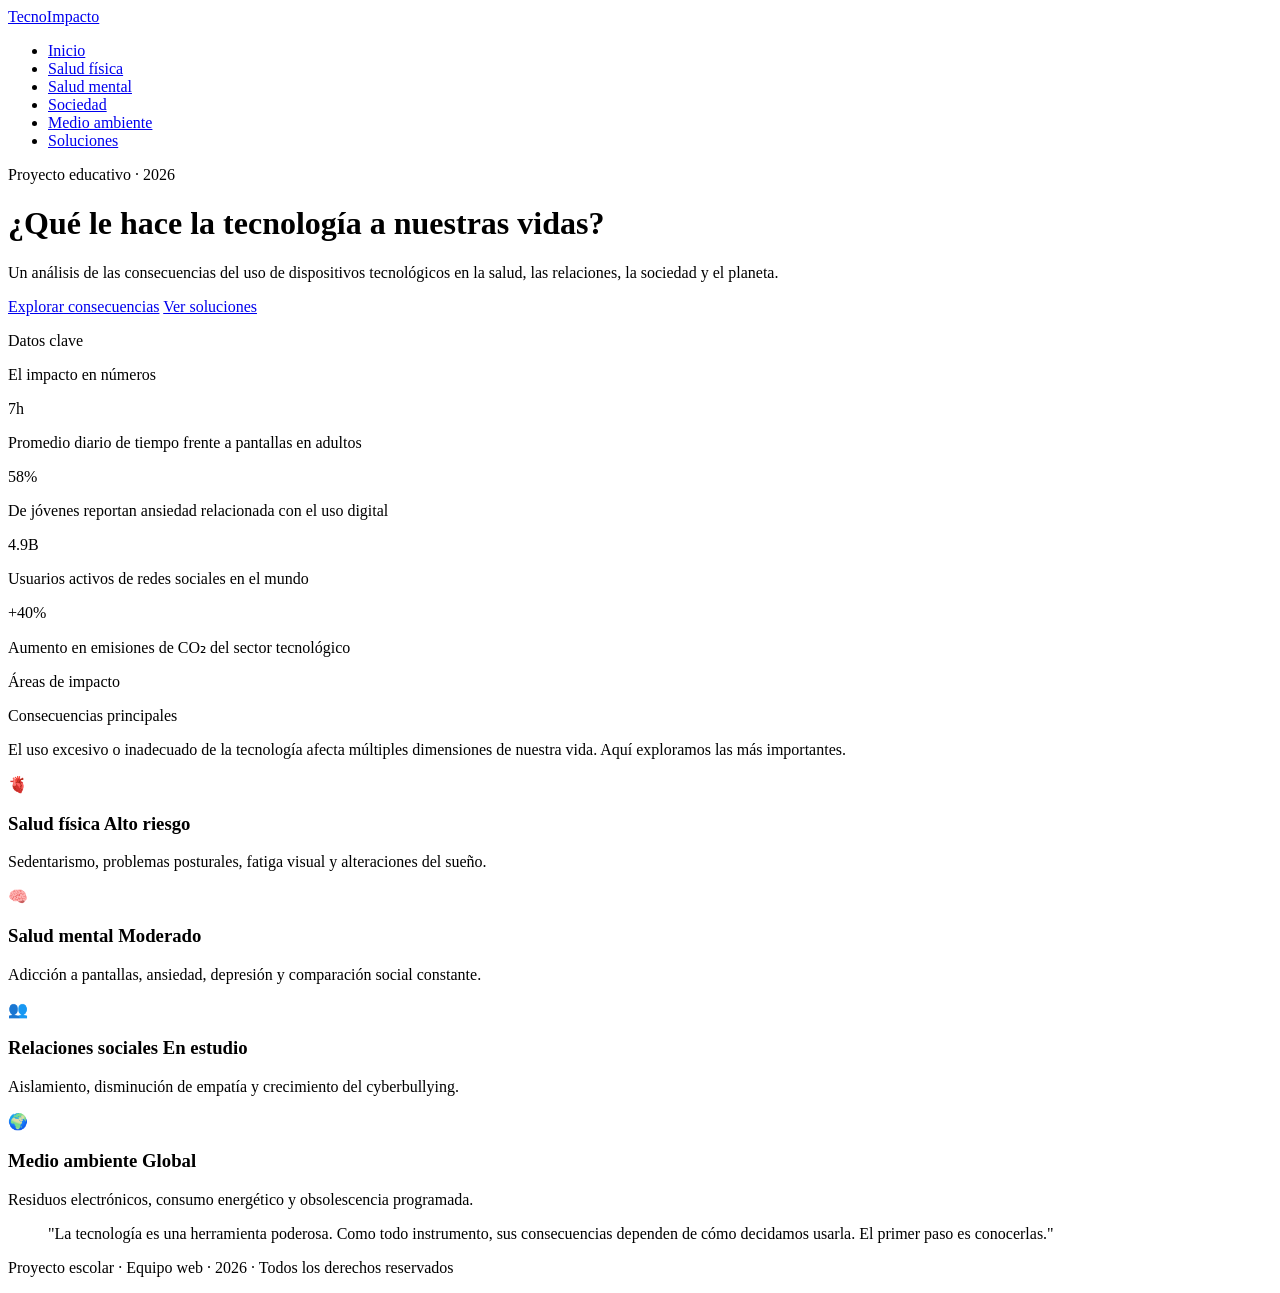
==== commit 8d094c00: "Fix head tag formatting in index.html" ====
--- a/index.html
+++ b/index.html
@@ -1,10 +1,10 @@
 <!DOCTYPE html>
 <html lang="es">
-<head>
+<head> <link rel="stylesheet" href="css/styles.css" />
   <meta charset="UTF-8" />
   <meta name="viewport" content="width=device-width, initial-scale=1.0" />
-  <title>TecnoImpacto — Consecuencias del uso de la tecnología</title>
-  <link rel="stylesheet" href="styles.css" />
+  <title>Tecnología y sus consecuencias</title>
+  <link rel="stylesheet" href="css/styles.css" />
 </head>
 <body>
 
@@ -17,66 +17,47 @@
         <li><a href="salud-fisica.html">Salud física</a></li>
         <li><a href="salud-mental.html">Salud mental</a></li>
         <li><a href="sociedad.html">Sociedad</a></li>
-        <li><a href="ambiente.html">Ambiente</a></li>
+        <li><a href="ambiente.html">Medio ambiente</a></li>
         <li><a href="soluciones.html">Soluciones</a></li>
       </ul>
-      <button class="nav-menu-btn" aria-label="Abrir menú" aria-expanded="false">
-        <span></span><span></span><span></span>
-      </button>
     </div>
   </nav>
 
   <!-- Hero -->
   <header class="hero">
-    <span class="hero-etiqueta">
-      <span class="dot"></span>
-      Proyecto educativo · 2026
-    </span>
-    <h1>
-      ¿Qué le hace la<br>
-      <span class="texto-cian">tecnología</span><br>
-      a nuestras vidas?
-    </h1>
+    <span class="hero-etiqueta">Proyecto educativo · 2026</span>
+    <h1>¿Qué le hace la tecnología a nuestras vidas?</h1>
     <p>
-      Un análisis profundo de las consecuencias del uso de dispositivos digitales
-      en la salud física, la mente, las relaciones sociales y el planeta.
+      Un análisis de las consecuencias del uso de dispositivos tecnológicos
+      en la salud, las relaciones, la sociedad y el planeta.
     </p>
     <div class="btn-grupo">
-      <a href="salud-fisica.html" class="btn btn-primario">
-        <span>⚡</span> Explorar consecuencias
-      </a>
-      <a href="soluciones.html" class="btn btn-secundario">
-        <span>✦</span> Ver soluciones
-      </a>
+      <a href="salud-fisica.html" class="btn btn-primario">Explorar consecuencias</a>
+      <a href="soluciones.html" class="btn btn-secundario">Ver soluciones</a>
     </div>
-    <div class="hero-scroll">Scroll</div>
   </header>
 
   <main class="contenedor">
 
     <!-- Estadísticas -->
     <section class="seccion">
-      <p class="seccion-etiqueta reveal">Datos globales</p>
-      <p class="seccion-titulo reveal delay-1">El impacto en números</p>
-      <p class="seccion-descripcion reveal delay-2">
-        Las cifras son contundentes. El uso desmedido de tecnología tiene
-        consecuencias medibles en millones de personas alrededor del mundo.
-      </p>
+      <p class="seccion-etiqueta">Datos clave</p>
+      <p class="seccion-titulo">El impacto en números</p>
       <div class="estadisticas">
-        <div class="estadistica-item reveal delay-1" style="--glow-color: var(--color-rojo)">
-          <span class="estadistica-numero" style="color:var(--color-rojo)" data-objetivo="7h">0h</span>
-          <p class="estadistica-descripcion">Promedio diario frente a pantallas en adultos</p>
+        <div class="estadistica-item">
+          <div class="estadistica-numero" style="color: var(--color-rojo);">7h</div>
+          <p class="estadistica-descripcion">Promedio diario de tiempo frente a pantallas en adultos</p>
         </div>
-        <div class="estadistica-item reveal delay-2" style="--glow-color: var(--color-ambar)">
-          <span class="estadistica-numero" style="color:var(--color-ambar)" data-objetivo="58%">0%</span>
+        <div class="estadistica-item">
+          <div class="estadistica-numero" style="color: var(--color-ambar);">58%</div>
           <p class="estadistica-descripcion">De jóvenes reportan ansiedad relacionada con el uso digital</p>
         </div>
-        <div class="estadistica-item reveal delay-3" style="--glow-color: var(--color-cian)">
-          <span class="estadistica-numero" style="color:var(--color-cian)" data-objetivo="4.9B">0B</span>
+        <div class="estadistica-item">
+          <div class="estadistica-numero" style="color: var(--color-azul);">4.9B</div>
           <p class="estadistica-descripcion">Usuarios activos de redes sociales en el mundo</p>
         </div>
-        <div class="estadistica-item reveal delay-4" style="--glow-color: var(--color-verde)">
-          <span class="estadistica-numero" style="color:var(--color-verde)" data-objetivo="+40%">+0%</span>
+        <div class="estadistica-item">
+          <div class="estadistica-numero" style="color: var(--color-verde);">+40%</div>
           <p class="estadistica-descripcion">Aumento en emisiones de CO₂ del sector tecnológico</p>
         </div>
       </div>
@@ -84,106 +65,51 @@
 
     <!-- Áreas de impacto -->
     <section class="seccion">
-      <p class="seccion-etiqueta reveal">Áreas de impacto</p>
-      <p class="seccion-titulo reveal delay-1">Consecuencias principales</p>
-      <p class="seccion-descripcion reveal delay-2">
+      <p class="seccion-etiqueta">Áreas de impacto</p>
+      <p class="seccion-titulo">Consecuencias principales</p>
+      <p class="seccion-descripcion">
         El uso excesivo o inadecuado de la tecnología afecta múltiples dimensiones
-        de nuestra vida. Explora cada área para conocer los detalles.
+        de nuestra vida. Aquí exploramos las más importantes.
       </p>
       <div class="grid-tarjetas">
-        <a href="salud-fisica.html" class="tarjeta tarjeta-rojo reveal delay-1" style="text-decoration:none; color:inherit;">
-          <span class="tarjeta-icono">🫀</span>
+        <a href="salud-fisica.html" class="tarjeta tarjeta-rojo" style="text-decoration:none; color:inherit;">
+          <div class="tarjeta-icono">🫀</div>
           <h3>Salud física <span class="badge badge-rojo">Alto riesgo</span></h3>
-          <p>Sedentarismo, daño postural, fatiga visual, insomnio y lesiones por movimiento repetitivo.</p>
+          <p>Sedentarismo, problemas posturales, fatiga visual y alteraciones del sueño.</p>
         </a>
-        <a href="salud-mental.html" class="tarjeta tarjeta-purpura reveal delay-2" style="text-decoration:none; color:inherit;">
-          <span class="tarjeta-icono">🧠</span>
-          <h3>Salud mental <span class="badge badge-purpura">Crítico</span></h3>
+        <a href="salud-mental.html" class="tarjeta tarjeta-ambar" style="text-decoration:none; color:inherit;">
+          <div class="tarjeta-icono">🧠</div>
+          <h3>Salud mental <span class="badge badge-ambar">Moderado</span></h3>
           <p>Adicción a pantallas, ansiedad, depresión y comparación social constante.</p>
         </a>
-        <a href="sociedad.html" class="tarjeta tarjeta-azul reveal delay-3" style="text-decoration:none; color:inherit;">
-          <span class="tarjeta-icono">👥</span>
-          <h3>Relaciones sociales <span class="badge badge-azul">En crecimiento</span></h3>
-          <p>Aislamiento, cyberbullying, polarización y pérdida de habilidades interpersonales.</p>
+        <a href="sociedad.html" class="tarjeta tarjeta-azul" style="text-decoration:none; color:inherit;">
+          <div class="tarjeta-icono">👥</div>
+          <h3>Relaciones sociales <span class="badge badge-azul">En estudio</span></h3>
+          <p>Aislamiento, disminución de empatía y crecimiento del cyberbullying.</p>
         </a>
-        <a href="ambiente.html" class="tarjeta tarjeta-verde reveal delay-4" style="text-decoration:none; color:inherit;">
-          <span class="tarjeta-icono">🌍</span>
+        <a href="ambiente.html" class="tarjeta tarjeta-verde" style="text-decoration:none; color:inherit;">
+          <div class="tarjeta-icono">🌍</div>
           <h3>Medio ambiente <span class="badge badge-verde">Global</span></h3>
-          <p>Residuos electrónicos, consumo energético masivo y obsolescencia programada.</p>
+          <p>Residuos electrónicos, consumo energético y obsolescencia programada.</p>
         </a>
-      </div>
-    </section>
-
-    <!-- Línea de tiempo del impacto -->
-    <section class="seccion">
-      <p class="seccion-etiqueta reveal">Cronología</p>
-      <p class="seccion-titulo reveal delay-1">¿Cuándo empiezan los efectos?</p>
-      <p class="seccion-descripcion reveal delay-2">
-        Los efectos del uso excesivo de tecnología no son instantáneos,
-        pero sí progresivos. Así se desarrollan con el tiempo.
-      </p>
-      <div class="linea-tiempo">
-        <div class="tiempo-item reveal delay-1">
-          <h4>Días 1–7 · Uso intensivo</h4>
-          <p>Fatiga visual, dificultad para conciliar el sueño y dolores de cabeza frecuentes aparecen en la primera semana de uso excesivo.</p>
-        </div>
-        <div class="tiempo-item reveal delay-2">
-          <h4>Semanas 2–4 · Hábito formado</h4>
-          <p>El cerebro comienza a asociar el celular con la dopamina. Aumenta la ansiedad al no tenerlo a la mano. La postura empieza a deteriorarse.</p>
-        </div>
-        <div class="tiempo-item reveal delay-3">
-          <h4>Meses 1–3 · Consecuencias visibles</h4>
-          <p>Sedentarismo marcado, comparación social intensa, reducción de la concentración y primeras señales de aislamiento social.</p>
-        </div>
-        <div class="tiempo-item reveal delay-4">
-          <h4>Más de 6 meses · Efectos crónicos</h4>
-          <p>Problemas musculoesqueléticos, trastornos del sueño consolidados, dependencia digital y posibles trastornos de ansiedad clínicos.</p>
-        </div>
       </div>
     </section>
 
     <!-- Cita -->
     <section class="seccion">
-      <blockquote class="cita reveal">
+      <blockquote class="cita">
         "La tecnología es una herramienta poderosa. Como todo instrumento,
         sus consecuencias dependen de cómo decidamos usarla.
-        El primer paso es conocerlas, el segundo es actuar."
+        El primer paso es conocerlas."
       </blockquote>
-    </section>
-
-    <!-- CTA a soluciones -->
-    <section class="seccion">
-      <div class="tarjeta tarjeta-verde reveal" style="padding: 3rem; text-align: center;">
-        <span class="tarjeta-icono" style="text-align:center; width:100%;">✦</span>
-        <h3 style="justify-content:center; font-size:1rem; margin-bottom:1rem;">
-          El conocimiento es el primer paso
-        </h3>
-        <p style="max-width:480px; margin:0 auto 2rem;">
-          Ahora que conoces los riesgos, descubre estrategias concretas para
-          usar la tecnología de forma más saludable y consciente.
-        </p>
-        <a href="soluciones.html" class="btn btn-primario" style="margin:0 auto; display:inline-flex;">
-          <span>✦</span> Ver soluciones
-        </a>
-      </div>
     </section>
 
   </main>
 
   <footer class="footer">
-    <div class="footer-inner">
-      <a href="index.html" class="footer-logo">TecnoImpacto</a>
-      <ul class="footer-nav">
-        <li><a href="salud-fisica.html">Salud física</a></li>
-        <li><a href="salud-mental.html">Salud mental</a></li>
-        <li><a href="sociedad.html">Sociedad</a></li>
-        <li><a href="ambiente.html">Ambiente</a></li>
-        <li><a href="soluciones.html">Soluciones</a></li>
-      </ul>
-      <p>Proyecto escolar · Equipo web · 2026 · Todos los derechos reservados</p>
-    </div>
+    <p>Proyecto escolar · Equipo web · 2026 · Todos los derechos reservados</p>
   </footer>
 
-  <script src="main.js"></script>
+  <script src="js/main.js"></script>
 </body>
 </html>
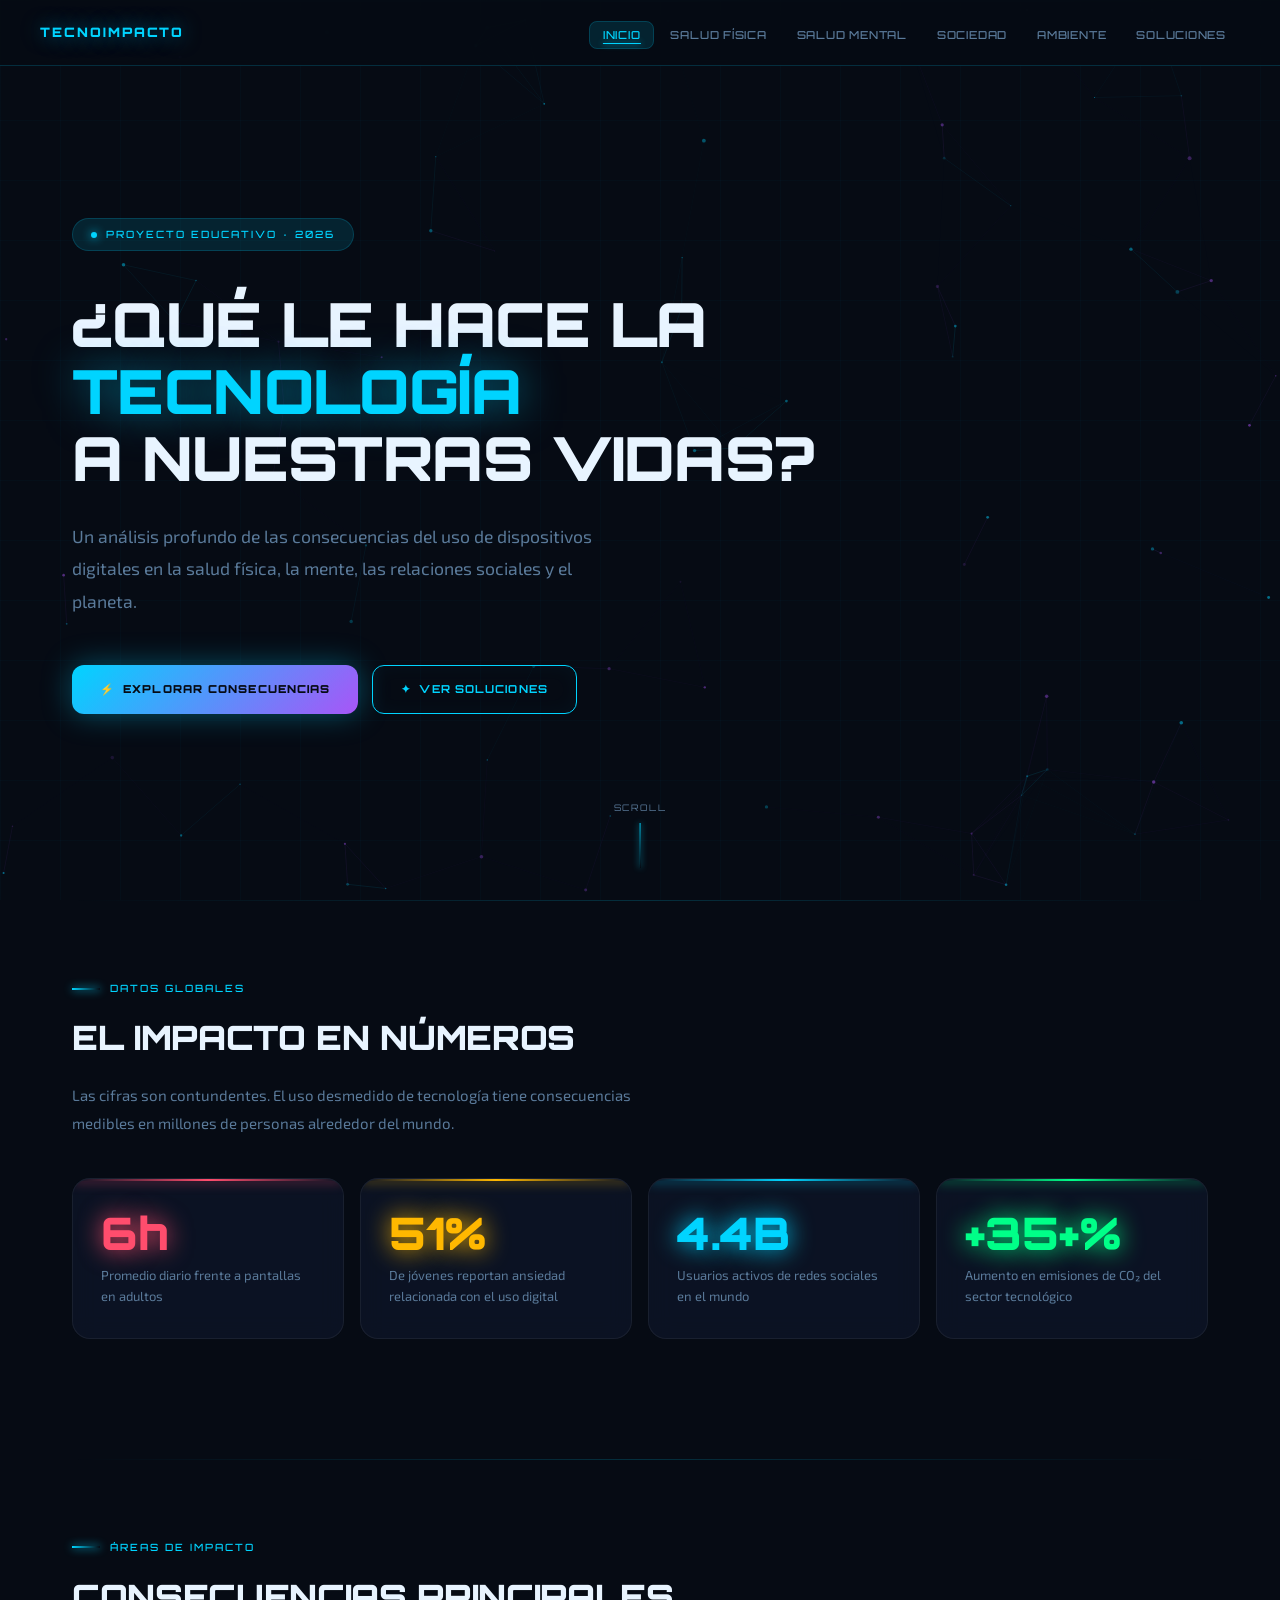
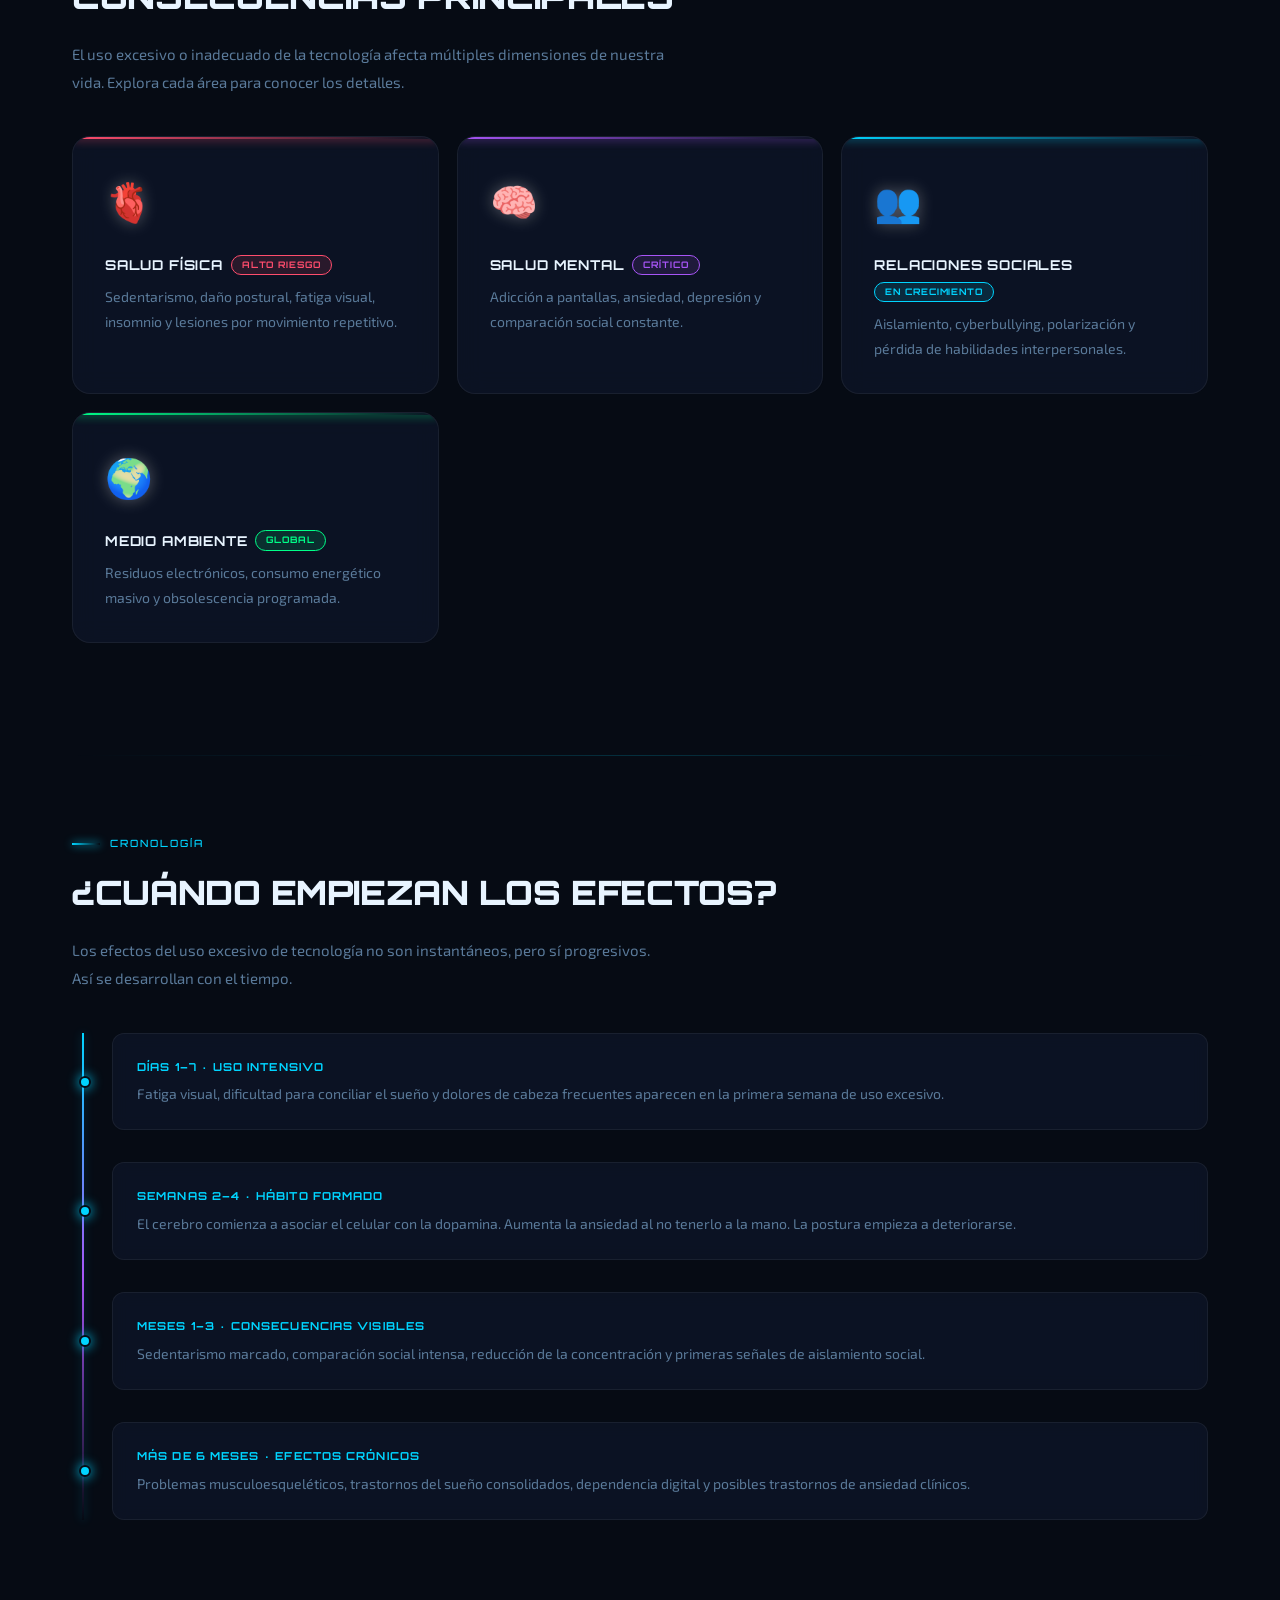
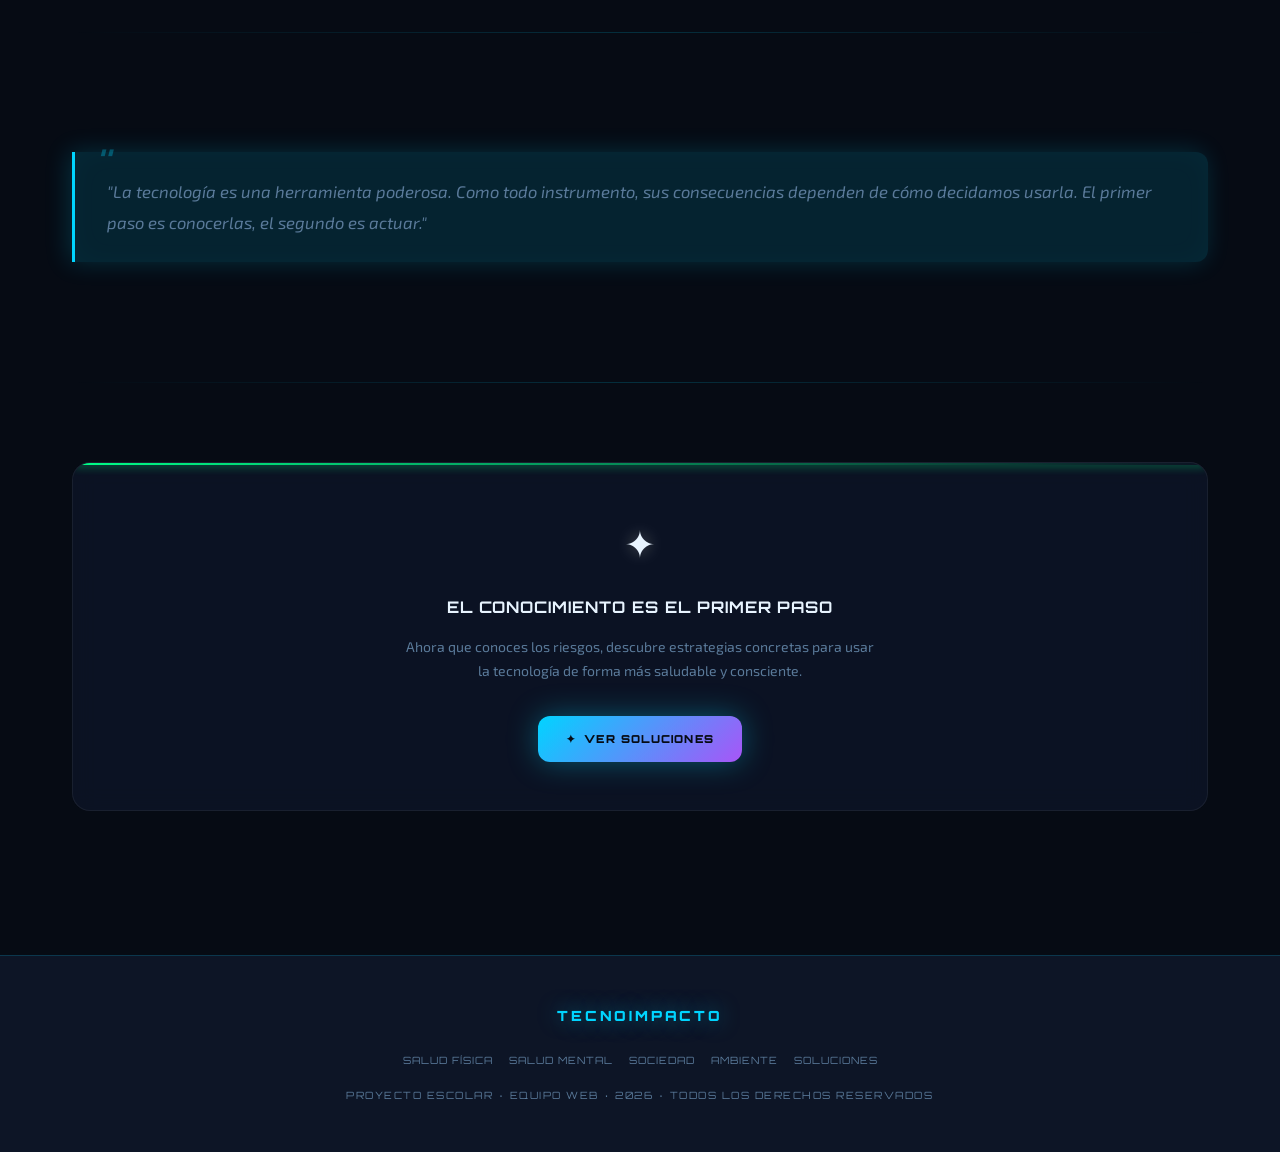
==== commit 6b17d664: "Corregir rutas de CSS y JS a subdirectorios css/ y js/ - Crear carpeta css/ con styles.css - Crear c" ====
--- a/index.html
+++ b/index.html
@@ -3,7 +3,7 @@
 <head> <link rel="stylesheet" href="css/styles.css" />
   <meta charset="UTF-8" />
   <meta name="viewport" content="width=device-width, initial-scale=1.0" />
-  <title>Tecnología y sus consecuencias</title>
+  <title>TecnoImpacto — Consecuencias del uso de la tecnología</title>
   <link rel="stylesheet" href="css/styles.css" />
 </head>
 <body>
@@ -17,47 +17,66 @@
         <li><a href="salud-fisica.html">Salud física</a></li>
         <li><a href="salud-mental.html">Salud mental</a></li>
         <li><a href="sociedad.html">Sociedad</a></li>
-        <li><a href="ambiente.html">Medio ambiente</a></li>
+        <li><a href="ambiente.html">Ambiente</a></li>
         <li><a href="soluciones.html">Soluciones</a></li>
       </ul>
+      <button class="nav-menu-btn" aria-label="Abrir menú" aria-expanded="false">
+        <span></span><span></span><span></span>
+      </button>
     </div>
   </nav>
 
   <!-- Hero -->
   <header class="hero">
-    <span class="hero-etiqueta">Proyecto educativo · 2026</span>
-    <h1>¿Qué le hace la tecnología a nuestras vidas?</h1>
+    <span class="hero-etiqueta">
+      <span class="dot"></span>
+      Proyecto educativo · 2026
+    </span>
+    <h1>
+      ¿Qué le hace la<br>
+      <span class="texto-cian">tecnología</span><br>
+      a nuestras vidas?
+    </h1>
     <p>
-      Un análisis de las consecuencias del uso de dispositivos tecnológicos
-      en la salud, las relaciones, la sociedad y el planeta.
+      Un análisis profundo de las consecuencias del uso de dispositivos digitales
+      en la salud física, la mente, las relaciones sociales y el planeta.
     </p>
     <div class="btn-grupo">
-      <a href="salud-fisica.html" class="btn btn-primario">Explorar consecuencias</a>
-      <a href="soluciones.html" class="btn btn-secundario">Ver soluciones</a>
+      <a href="salud-fisica.html" class="btn btn-primario">
+        <span>⚡</span> Explorar consecuencias
+      </a>
+      <a href="soluciones.html" class="btn btn-secundario">
+        <span>✦</span> Ver soluciones
+      </a>
     </div>
+    <div class="hero-scroll">Scroll</div>
   </header>
 
   <main class="contenedor">
 
     <!-- Estadísticas -->
     <section class="seccion">
-      <p class="seccion-etiqueta">Datos clave</p>
-      <p class="seccion-titulo">El impacto en números</p>
+      <p class="seccion-etiqueta reveal">Datos globales</p>
+      <p class="seccion-titulo reveal delay-1">El impacto en números</p>
+      <p class="seccion-descripcion reveal delay-2">
+        Las cifras son contundentes. El uso desmedido de tecnología tiene
+        consecuencias medibles en millones de personas alrededor del mundo.
+      </p>
       <div class="estadisticas">
-        <div class="estadistica-item">
-          <div class="estadistica-numero" style="color: var(--color-rojo);">7h</div>
-          <p class="estadistica-descripcion">Promedio diario de tiempo frente a pantallas en adultos</p>
+        <div class="estadistica-item reveal delay-1" style="--glow-color: var(--color-rojo)">
+          <span class="estadistica-numero" style="color:var(--color-rojo)" data-objetivo="7h">0h</span>
+          <p class="estadistica-descripcion">Promedio diario frente a pantallas en adultos</p>
         </div>
-        <div class="estadistica-item">
-          <div class="estadistica-numero" style="color: var(--color-ambar);">58%</div>
+        <div class="estadistica-item reveal delay-2" style="--glow-color: var(--color-ambar)">
+          <span class="estadistica-numero" style="color:var(--color-ambar)" data-objetivo="58%">0%</span>
           <p class="estadistica-descripcion">De jóvenes reportan ansiedad relacionada con el uso digital</p>
         </div>
-        <div class="estadistica-item">
-          <div class="estadistica-numero" style="color: var(--color-azul);">4.9B</div>
+        <div class="estadistica-item reveal delay-3" style="--glow-color: var(--color-cian)">
+          <span class="estadistica-numero" style="color:var(--color-cian)" data-objetivo="4.9B">0B</span>
           <p class="estadistica-descripcion">Usuarios activos de redes sociales en el mundo</p>
         </div>
-        <div class="estadistica-item">
-          <div class="estadistica-numero" style="color: var(--color-verde);">+40%</div>
+        <div class="estadistica-item reveal delay-4" style="--glow-color: var(--color-verde)">
+          <span class="estadistica-numero" style="color:var(--color-verde)" data-objetivo="+40%">+0%</span>
           <p class="estadistica-descripcion">Aumento en emisiones de CO₂ del sector tecnológico</p>
         </div>
       </div>
@@ -65,49 +84,104 @@
 
     <!-- Áreas de impacto -->
     <section class="seccion">
-      <p class="seccion-etiqueta">Áreas de impacto</p>
-      <p class="seccion-titulo">Consecuencias principales</p>
-      <p class="seccion-descripcion">
+      <p class="seccion-etiqueta reveal">Áreas de impacto</p>
+      <p class="seccion-titulo reveal delay-1">Consecuencias principales</p>
+      <p class="seccion-descripcion reveal delay-2">
         El uso excesivo o inadecuado de la tecnología afecta múltiples dimensiones
-        de nuestra vida. Aquí exploramos las más importantes.
+        de nuestra vida. Explora cada área para conocer los detalles.
       </p>
       <div class="grid-tarjetas">
-        <a href="salud-fisica.html" class="tarjeta tarjeta-rojo" style="text-decoration:none; color:inherit;">
-          <div class="tarjeta-icono">🫀</div>
+        <a href="salud-fisica.html" class="tarjeta tarjeta-rojo reveal delay-1" style="text-decoration:none; color:inherit;">
+          <span class="tarjeta-icono">🫀</span>
           <h3>Salud física <span class="badge badge-rojo">Alto riesgo</span></h3>
-          <p>Sedentarismo, problemas posturales, fatiga visual y alteraciones del sueño.</p>
+          <p>Sedentarismo, daño postural, fatiga visual, insomnio y lesiones por movimiento repetitivo.</p>
         </a>
-        <a href="salud-mental.html" class="tarjeta tarjeta-ambar" style="text-decoration:none; color:inherit;">
-          <div class="tarjeta-icono">🧠</div>
-          <h3>Salud mental <span class="badge badge-ambar">Moderado</span></h3>
+        <a href="salud-mental.html" class="tarjeta tarjeta-purpura reveal delay-2" style="text-decoration:none; color:inherit;">
+          <span class="tarjeta-icono">🧠</span>
+          <h3>Salud mental <span class="badge badge-purpura">Crítico</span></h3>
           <p>Adicción a pantallas, ansiedad, depresión y comparación social constante.</p>
         </a>
-        <a href="sociedad.html" class="tarjeta tarjeta-azul" style="text-decoration:none; color:inherit;">
-          <div class="tarjeta-icono">👥</div>
-          <h3>Relaciones sociales <span class="badge badge-azul">En estudio</span></h3>
-          <p>Aislamiento, disminución de empatía y crecimiento del cyberbullying.</p>
+        <a href="sociedad.html" class="tarjeta tarjeta-azul reveal delay-3" style="text-decoration:none; color:inherit;">
+          <span class="tarjeta-icono">👥</span>
+          <h3>Relaciones sociales <span class="badge badge-azul">En crecimiento</span></h3>
+          <p>Aislamiento, cyberbullying, polarización y pérdida de habilidades interpersonales.</p>
         </a>
-        <a href="ambiente.html" class="tarjeta tarjeta-verde" style="text-decoration:none; color:inherit;">
-          <div class="tarjeta-icono">🌍</div>
+        <a href="ambiente.html" class="tarjeta tarjeta-verde reveal delay-4" style="text-decoration:none; color:inherit;">
+          <span class="tarjeta-icono">🌍</span>
           <h3>Medio ambiente <span class="badge badge-verde">Global</span></h3>
-          <p>Residuos electrónicos, consumo energético y obsolescencia programada.</p>
+          <p>Residuos electrónicos, consumo energético masivo y obsolescencia programada.</p>
         </a>
+      </div>
+    </section>
+
+    <!-- Línea de tiempo del impacto -->
+    <section class="seccion">
+      <p class="seccion-etiqueta reveal">Cronología</p>
+      <p class="seccion-titulo reveal delay-1">¿Cuándo empiezan los efectos?</p>
+      <p class="seccion-descripcion reveal delay-2">
+        Los efectos del uso excesivo de tecnología no son instantáneos,
+        pero sí progresivos. Así se desarrollan con el tiempo.
+      </p>
+      <div class="linea-tiempo">
+        <div class="tiempo-item reveal delay-1">
+          <h4>Días 1–7 · Uso intensivo</h4>
+          <p>Fatiga visual, dificultad para conciliar el sueño y dolores de cabeza frecuentes aparecen en la primera semana de uso excesivo.</p>
+        </div>
+        <div class="tiempo-item reveal delay-2">
+          <h4>Semanas 2–4 · Hábito formado</h4>
+          <p>El cerebro comienza a asociar el celular con la dopamina. Aumenta la ansiedad al no tenerlo a la mano. La postura empieza a deteriorarse.</p>
+        </div>
+        <div class="tiempo-item reveal delay-3">
+          <h4>Meses 1–3 · Consecuencias visibles</h4>
+          <p>Sedentarismo marcado, comparación social intensa, reducción de la concentración y primeras señales de aislamiento social.</p>
+        </div>
+        <div class="tiempo-item reveal delay-4">
+          <h4>Más de 6 meses · Efectos crónicos</h4>
+          <p>Problemas musculoesqueléticos, trastornos del sueño consolidados, dependencia digital y posibles trastornos de ansiedad clínicos.</p>
+        </div>
       </div>
     </section>
 
     <!-- Cita -->
     <section class="seccion">
-      <blockquote class="cita">
+      <blockquote class="cita reveal">
         "La tecnología es una herramienta poderosa. Como todo instrumento,
         sus consecuencias dependen de cómo decidamos usarla.
-        El primer paso es conocerlas."
+        El primer paso es conocerlas, el segundo es actuar."
       </blockquote>
+    </section>
+
+    <!-- CTA a soluciones -->
+    <section class="seccion">
+      <div class="tarjeta tarjeta-verde reveal" style="padding: 3rem; text-align: center;">
+        <span class="tarjeta-icono" style="text-align:center; width:100%;">✦</span>
+        <h3 style="justify-content:center; font-size:1rem; margin-bottom:1rem;">
+          El conocimiento es el primer paso
+        </h3>
+        <p style="max-width:480px; margin:0 auto 2rem;">
+          Ahora que conoces los riesgos, descubre estrategias concretas para
+          usar la tecnología de forma más saludable y consciente.
+        </p>
+        <a href="soluciones.html" class="btn btn-primario" style="margin:0 auto; display:inline-flex;">
+          <span>✦</span> Ver soluciones
+        </a>
+      </div>
     </section>
 
   </main>
 
   <footer class="footer">
-    <p>Proyecto escolar · Equipo web · 2026 · Todos los derechos reservados</p>
+    <div class="footer-inner">
+      <a href="index.html" class="footer-logo">TecnoImpacto</a>
+      <ul class="footer-nav">
+        <li><a href="salud-fisica.html">Salud física</a></li>
+        <li><a href="salud-mental.html">Salud mental</a></li>
+        <li><a href="sociedad.html">Sociedad</a></li>
+        <li><a href="ambiente.html">Ambiente</a></li>
+        <li><a href="soluciones.html">Soluciones</a></li>
+      </ul>
+      <p>Proyecto escolar · Equipo web · 2026 · Todos los derechos reservados</p>
+    </div>
   </footer>
 
   <script src="js/main.js"></script>
--- a/css/styles.css
+++ b/css/styles.css
@@ -0,0 +1,1123 @@
+/* ============================================
+   PROYECTO: Consecuencias del uso de tecnología
+   Archivo: styles.css — Diseño futurista
+   ============================================ */
+
+@import url('https://fonts.googleapis.com/css2?family=Orbitron:wght@400;500;700;900&family=Exo+2:ital,opsz,wght@0,14..32,300;0,14..32,400;0,14..32,500;0,14..32,700;1,14..32,400&display=swap');
+
+/* ---- Variables globales ---- */
+:root {
+  --bg-primario: #060B14;
+  --bg-secundario: #0D1526;
+  --bg-tarjeta: rgba(13, 21, 38, 0.85);
+  --bg-tarjeta-hover: rgba(13, 21, 38, 0.95);
+
+  --color-cian: #00D4FF;
+  --color-cian-suave: rgba(0, 212, 255, 0.12);
+  --color-cian-medio: rgba(0, 212, 255, 0.25);
+  --color-purpura: #A855F7;
+  --color-purpura-suave: rgba(168, 85, 247, 0.12);
+  --color-verde: #00FF88;
+  --color-verde-suave: rgba(0, 255, 136, 0.12);
+  --color-rojo: #FF4D6D;
+  --color-rojo-suave: rgba(255, 77, 109, 0.12);
+  --color-ambar: #FFB800;
+  --color-ambar-suave: rgba(255, 184, 0, 0.12);
+
+  --texto-primario: #E8F4FF;
+  --texto-secundario: #5A7A9A;
+  --borde: rgba(0, 212, 255, 0.18);
+  --borde-suave: rgba(255, 255, 255, 0.06);
+
+  --fuente-titulo: 'Orbitron', monospace;
+  --fuente-cuerpo: 'Exo 2', sans-serif;
+
+  --radio: 12px;
+  --radio-grande: 18px;
+  --sombra-cian: 0 0 30px rgba(0, 212, 255, 0.25);
+  --sombra-purpura: 0 0 30px rgba(168, 85, 247, 0.25);
+  --sombra-verde: 0 0 30px rgba(0, 255, 136, 0.25);
+  --sombra-rojo: 0 0 30px rgba(255, 77, 109, 0.25);
+}
+
+/* ---- Reset ---- */
+*, *::before, *::after {
+  box-sizing: border-box;
+  margin: 0;
+  padding: 0;
+}
+
+html { scroll-behavior: smooth; }
+
+body {
+  font-family: var(--fuente-cuerpo);
+  background: var(--bg-primario);
+  color: var(--texto-primario);
+  font-size: 16px;
+  line-height: 1.7;
+  overflow-x: hidden;
+}
+
+/* Fondo con cuadrícula */
+body::before {
+  content: '';
+  position: fixed;
+  inset: 0;
+  background-image:
+    linear-gradient(rgba(0, 212, 255, 0.025) 1px, transparent 1px),
+    linear-gradient(90deg, rgba(0, 212, 255, 0.025) 1px, transparent 1px);
+  background-size: 60px 60px;
+  z-index: 0;
+  pointer-events: none;
+}
+
+/* Canvas de partículas */
+#canvas-fondo {
+  position: fixed;
+  inset: 0;
+  z-index: 0;
+  pointer-events: none;
+}
+
+/* Contenido sobre el canvas */
+.nav-principal,
+.hero,
+main,
+.pagina-hero,
+footer {
+  position: relative;
+  z-index: 1;
+}
+
+/* ---- Navegación ---- */
+.nav-principal {
+  position: fixed;
+  top: 0; left: 0; right: 0;
+  z-index: 1000;
+  background: rgba(6, 11, 20, 0.92);
+  backdrop-filter: blur(24px);
+  -webkit-backdrop-filter: blur(24px);
+  border-bottom: 1px solid var(--borde);
+  padding: 0 2rem;
+}
+
+.nav-interior {
+  max-width: 1200px;
+  margin: 0 auto;
+  display: flex;
+  align-items: center;
+  justify-content: space-between;
+  height: 65px;
+}
+
+.nav-logo {
+  font-family: var(--fuente-titulo);
+  font-size: 13px;
+  font-weight: 900;
+  color: var(--color-cian);
+  text-decoration: none;
+  letter-spacing: 0.15em;
+  text-shadow: 0 0 20px rgba(0, 212, 255, 0.6);
+  transition: letter-spacing 0.4s, text-shadow 0.3s;
+  text-transform: uppercase;
+}
+
+.nav-logo:hover {
+  letter-spacing: 0.25em;
+  text-shadow: 0 0 35px rgba(0, 212, 255, 0.9);
+}
+
+.nav-enlaces {
+  display: flex;
+  gap: 2px;
+  list-style: none;
+}
+
+.nav-enlaces a {
+  font-size: 11px;
+  font-weight: 500;
+  font-family: var(--fuente-titulo);
+  color: var(--texto-secundario);
+  text-decoration: none;
+  padding: 6px 13px;
+  border-radius: 8px;
+  border: 1px solid transparent;
+  letter-spacing: 0.07em;
+  text-transform: uppercase;
+  transition: all 0.3s;
+  position: relative;
+}
+
+.nav-enlaces a::after {
+  content: '';
+  position: absolute;
+  bottom: 4px; left: 50%;
+  transform: translateX(-50%);
+  width: 0; height: 1px;
+  background: var(--color-cian);
+  box-shadow: 0 0 6px var(--color-cian);
+  transition: width 0.35s;
+}
+
+.nav-enlaces a:hover,
+.nav-enlaces a.activo {
+  color: var(--color-cian);
+  border-color: var(--borde);
+  background: var(--color-cian-suave);
+}
+
+.nav-enlaces a:hover::after,
+.nav-enlaces a.activo::after {
+  width: 60%;
+}
+
+/* Menú hamburguesa móvil */
+.nav-menu-btn {
+  display: none;
+  flex-direction: column;
+  gap: 5px;
+  background: none;
+  border: none;
+  cursor: pointer;
+  padding: 4px;
+}
+
+.nav-menu-btn span {
+  display: block;
+  width: 22px;
+  height: 2px;
+  background: var(--color-cian);
+  border-radius: 2px;
+  transition: all 0.3s;
+}
+
+/* ---- Contenedor ---- */
+.contenedor {
+  max-width: 1200px;
+  margin: 0 auto;
+  padding: 0 2rem;
+}
+
+/* ---- Hero principal ---- */
+.hero {
+  min-height: 100vh;
+  display: flex;
+  flex-direction: column;
+  justify-content: center;
+  padding: 7rem 2rem 5rem;
+  max-width: 1200px;
+  margin: 0 auto;
+  position: relative;
+}
+
+.hero-etiqueta {
+  display: inline-flex;
+  align-items: center;
+  gap: 9px;
+  font-family: var(--fuente-titulo);
+  font-size: 10px;
+  font-weight: 500;
+  letter-spacing: 0.2em;
+  text-transform: uppercase;
+  background: var(--color-cian-suave);
+  border: 1px solid var(--borde);
+  border-radius: 100px;
+  padding: 7px 18px;
+  margin-bottom: 2.5rem;
+  color: var(--color-cian);
+  width: fit-content;
+  animation: pulse-borde 3s ease-in-out infinite;
+}
+
+.hero-etiqueta .dot {
+  width: 6px; height: 6px;
+  border-radius: 50%;
+  background: var(--color-cian);
+  box-shadow: 0 0 10px var(--color-cian);
+  animation: parpadeo 1.5s ease-in-out infinite;
+  flex-shrink: 0;
+}
+
+.hero h1 {
+  font-family: var(--fuente-titulo);
+  font-size: clamp(1.9rem, 5.5vw, 3.8rem);
+  font-weight: 900;
+  line-height: 1.1;
+  max-width: 820px;
+  margin-bottom: 1.75rem;
+  letter-spacing: -0.01em;
+  text-transform: uppercase;
+}
+
+.hero h1 .texto-cian {
+  color: var(--color-cian);
+  text-shadow: 0 0 40px rgba(0, 212, 255, 0.5);
+  display: inline-block;
+  animation: glitch 9s ease-in-out infinite;
+}
+
+.hero h1 .texto-purpura {
+  color: var(--color-purpura);
+  text-shadow: 0 0 40px rgba(168, 85, 247, 0.4);
+}
+
+.hero p {
+  font-size: 1.1rem;
+  color: var(--texto-secundario);
+  max-width: 560px;
+  margin-bottom: 3rem;
+  line-height: 1.85;
+}
+
+.btn-grupo {
+  display: flex;
+  gap: 14px;
+  flex-wrap: wrap;
+}
+
+.btn {
+  display: inline-flex;
+  align-items: center;
+  gap: 8px;
+  font-family: var(--fuente-titulo);
+  font-size: 11px;
+  font-weight: 700;
+  padding: 14px 28px;
+  border-radius: var(--radio);
+  text-decoration: none;
+  letter-spacing: 0.1em;
+  text-transform: uppercase;
+  transition: all 0.35s;
+  cursor: pointer;
+  border: none;
+  position: relative;
+  overflow: hidden;
+}
+
+.btn::before {
+  content: '';
+  position: absolute;
+  top: 0; left: -100%;
+  width: 100%; height: 100%;
+  background: linear-gradient(90deg, transparent, rgba(255,255,255,0.12), transparent);
+  transition: left 0.6s;
+}
+
+.btn:hover::before { left: 100%; }
+
+.btn-primario {
+  background: linear-gradient(135deg, var(--color-cian) 0%, var(--color-purpura) 100%);
+  color: var(--bg-primario);
+  box-shadow: 0 0 30px rgba(0, 212, 255, 0.35);
+  font-weight: 900;
+}
+
+.btn-primario:hover {
+  transform: translateY(-3px);
+  box-shadow: 0 6px 40px rgba(0, 212, 255, 0.55);
+}
+
+.btn-secundario {
+  background: transparent;
+  color: var(--color-cian);
+  border: 1px solid var(--color-cian);
+  box-shadow: inset 0 0 20px rgba(0, 212, 255, 0.04);
+}
+
+.btn-secundario:hover {
+  background: var(--color-cian-suave);
+  transform: translateY(-3px);
+  box-shadow: var(--sombra-cian);
+}
+
+/* Indicador de scroll */
+.hero-scroll {
+  position: absolute;
+  bottom: 2rem;
+  left: 50%;
+  transform: translateX(-50%);
+  display: flex;
+  flex-direction: column;
+  align-items: center;
+  gap: 8px;
+  color: var(--texto-secundario);
+  font-family: var(--fuente-titulo);
+  font-size: 9px;
+  letter-spacing: 0.2em;
+  text-transform: uppercase;
+  animation: flotar 2.5s ease-in-out infinite;
+}
+
+.hero-scroll::after {
+  content: '';
+  width: 1px;
+  height: 45px;
+  background: linear-gradient(to bottom, var(--color-cian), transparent);
+  box-shadow: 0 0 6px var(--color-cian);
+}
+
+/* ---- Estadísticas ---- */
+.estadisticas {
+  display: grid;
+  grid-template-columns: repeat(auto-fit, minmax(200px, 1fr));
+  gap: 16px;
+  margin: 2.5rem 0;
+}
+
+.estadistica-item {
+  background: var(--bg-tarjeta);
+  border: 1px solid var(--borde-suave);
+  border-radius: var(--radio-grande);
+  padding: 2rem 1.75rem;
+  backdrop-filter: blur(12px);
+  transition: all 0.35s;
+  position: relative;
+  overflow: hidden;
+  --glow-color: var(--color-cian);
+}
+
+.estadistica-item::before {
+  content: '';
+  position: absolute;
+  top: 0; left: 0; right: 0;
+  height: 2px;
+  background: linear-gradient(90deg, transparent, var(--glow-color), transparent);
+  box-shadow: 0 0 12px var(--glow-color);
+}
+
+.estadistica-item::after {
+  content: '';
+  position: absolute;
+  top: -50%; left: -50%;
+  width: 200%; height: 200%;
+  background: radial-gradient(circle at center, rgba(0, 212, 255, 0.04) 0%, transparent 60%);
+  opacity: 0;
+  transition: opacity 0.5s;
+}
+
+.estadistica-item:hover {
+  transform: translateY(-6px);
+  border-color: var(--glow-color);
+  box-shadow: 0 12px 40px rgba(0, 0, 0, 0.4), 0 0 20px rgba(0, 212, 255, 0.1);
+}
+
+.estadistica-item:hover::after { opacity: 1; }
+
+.estadistica-numero {
+  font-family: var(--fuente-titulo);
+  font-size: 2.8rem;
+  font-weight: 900;
+  line-height: 1;
+  margin-bottom: 10px;
+  text-shadow: 0 0 25px currentColor;
+  display: block;
+}
+
+.estadistica-descripcion {
+  font-size: 13px;
+  color: var(--texto-secundario);
+  line-height: 1.55;
+}
+
+/* ---- Secciones de contenido ---- */
+.seccion {
+  padding: 5rem 0;
+  position: relative;
+}
+
+.seccion::before {
+  content: '';
+  position: absolute;
+  top: 0; left: 0; right: 0;
+  height: 1px;
+  background: linear-gradient(90deg, transparent, var(--borde), transparent);
+}
+
+.seccion-etiqueta {
+  font-family: var(--fuente-titulo);
+  font-size: 10px;
+  font-weight: 500;
+  text-transform: uppercase;
+  letter-spacing: 0.2em;
+  color: var(--color-cian);
+  margin-bottom: 0.75rem;
+  display: flex;
+  align-items: center;
+  gap: 10px;
+}
+
+.seccion-etiqueta::before {
+  content: '';
+  width: 28px; height: 2px;
+  background: linear-gradient(to right, var(--color-cian), transparent);
+  box-shadow: 0 0 8px var(--color-cian);
+  flex-shrink: 0;
+}
+
+.seccion-titulo {
+  font-family: var(--fuente-titulo);
+  font-size: clamp(1.4rem, 3vw, 2.1rem);
+  font-weight: 900;
+  margin-bottom: 1rem;
+  letter-spacing: -0.01em;
+  text-transform: uppercase;
+}
+
+.seccion-descripcion {
+  font-size: 15px;
+  color: var(--texto-secundario);
+  max-width: 600px;
+  margin-bottom: 2.5rem;
+  line-height: 1.85;
+}
+
+/* ---- Grid de tarjetas ---- */
+.grid-tarjetas {
+  display: grid;
+  grid-template-columns: repeat(auto-fit, minmax(280px, 1fr));
+  gap: 18px;
+  margin: 2rem 0;
+}
+
+/* ---- Tarjetas ---- */
+.tarjeta {
+  background: var(--bg-tarjeta);
+  border: 1px solid var(--borde-suave);
+  border-radius: var(--radio-grande);
+  padding: 2rem;
+  backdrop-filter: blur(12px);
+  transition: all 0.4s cubic-bezier(0.25, 0.8, 0.25, 1);
+  position: relative;
+  overflow: hidden;
+  --accent-color: var(--color-cian);
+}
+
+.tarjeta::before {
+  content: '';
+  position: absolute;
+  top: 0; left: 0; right: 0;
+  height: 2px;
+  background: linear-gradient(90deg, var(--accent-color), transparent);
+  box-shadow: 0 0 10px var(--accent-color);
+}
+
+.tarjeta::after {
+  content: '';
+  position: absolute;
+  inset: 0;
+  background: radial-gradient(
+    ellipse at var(--mx, 50%) var(--my, 0%),
+    rgba(0, 212, 255, 0.07) 0%,
+    transparent 65%
+  );
+  opacity: 0;
+  transition: opacity 0.4s;
+}
+
+.tarjeta:hover::after { opacity: 1; }
+
+.tarjeta:hover {
+  transform: translateY(-7px);
+  border-color: var(--accent-color);
+  box-shadow: 0 20px 60px rgba(0, 0, 0, 0.5), 0 0 30px rgba(0, 212, 255, 0.08);
+}
+
+.tarjeta-icono {
+  font-size: 2.4rem;
+  margin-bottom: 1.25rem;
+  display: block;
+  filter: drop-shadow(0 0 8px rgba(255,255,255,0.3));
+}
+
+.tarjeta h3 {
+  font-family: var(--fuente-titulo);
+  font-size: 0.85rem;
+  font-weight: 700;
+  margin-bottom: 10px;
+  text-transform: uppercase;
+  letter-spacing: 0.06em;
+  display: flex;
+  align-items: center;
+  gap: 8px;
+  flex-wrap: wrap;
+  line-height: 1.4;
+}
+
+.tarjeta p {
+  font-size: 14px;
+  color: var(--texto-secundario);
+  line-height: 1.75;
+  position: relative;
+  z-index: 1;
+}
+
+.tarjeta-rojo  { --accent-color: var(--color-rojo); }
+.tarjeta-ambar { --accent-color: var(--color-ambar); }
+.tarjeta-verde { --accent-color: var(--color-verde); }
+.tarjeta-azul  { --accent-color: var(--color-cian); }
+.tarjeta-purpura { --accent-color: var(--color-purpura); }
+
+/* ---- Badges ---- */
+.badge {
+  display: inline-block;
+  font-family: var(--fuente-titulo);
+  font-size: 9px;
+  font-weight: 700;
+  padding: 3px 10px;
+  border-radius: 100px;
+  letter-spacing: 0.1em;
+  text-transform: uppercase;
+  border: 1px solid currentColor;
+  white-space: nowrap;
+}
+
+.badge-rojo    { color: var(--color-rojo);    background: var(--color-rojo-suave); }
+.badge-ambar   { color: var(--color-ambar);   background: var(--color-ambar-suave); }
+.badge-verde   { color: var(--color-verde);   background: var(--color-verde-suave); }
+.badge-azul    { color: var(--color-cian);    background: var(--color-cian-suave); }
+.badge-purpura { color: var(--color-purpura); background: var(--color-purpura-suave); }
+
+/* ---- Cita destacada ---- */
+.cita {
+  border-left: 3px solid var(--color-cian);
+  padding: 1.5rem 2rem;
+  margin: 2.5rem 0;
+  font-size: 1.05rem;
+  font-style: italic;
+  color: var(--texto-secundario);
+  line-height: 1.85;
+  background: var(--color-cian-suave);
+  border-radius: 0 var(--radio) var(--radio) 0;
+  box-shadow: -3px 0 25px rgba(0, 212, 255, 0.18), inset 0 0 30px rgba(0, 212, 255, 0.03);
+  position: relative;
+}
+
+.cita::before {
+  content: '"';
+  position: absolute;
+  top: -10px; left: 16px;
+  font-family: var(--fuente-titulo);
+  font-size: 3rem;
+  color: var(--color-cian);
+  opacity: 0.3;
+  line-height: 1;
+}
+
+/* ---- Tabla ---- */
+.tabla-contenedor {
+  overflow-x: auto;
+  margin: 2rem 0;
+  border-radius: var(--radio);
+  border: 1px solid var(--borde);
+  backdrop-filter: blur(8px);
+}
+
+table { width: 100%; border-collapse: collapse; font-size: 14px; }
+
+thead th {
+  background: rgba(0, 212, 255, 0.08);
+  color: var(--color-cian);
+  font-family: var(--fuente-titulo);
+  font-weight: 700;
+  padding: 15px 18px;
+  text-align: left;
+  font-size: 10px;
+  letter-spacing: 0.12em;
+  text-transform: uppercase;
+  border-bottom: 1px solid var(--borde);
+}
+
+tbody tr {
+  border-bottom: 1px solid var(--borde-suave);
+  transition: background 0.25s;
+}
+
+tbody tr:hover { background: rgba(0, 212, 255, 0.04); }
+tbody tr:last-child { border-bottom: none; }
+
+tbody td {
+  padding: 14px 18px;
+  color: var(--texto-secundario);
+  font-size: 14px;
+}
+
+tbody td:first-child { color: var(--texto-primario); font-weight: 500; }
+
+/* ---- Hero de páginas interiores ---- */
+.pagina-hero {
+  padding: 9rem 2rem 4rem;
+  max-width: 1200px;
+  margin: 0 auto;
+  position: relative;
+}
+
+.pagina-hero::after {
+  content: '';
+  position: absolute;
+  bottom: 0; left: 2rem; right: 2rem;
+  height: 1px;
+  background: linear-gradient(90deg, transparent, var(--borde), transparent);
+}
+
+.pagina-icono-grande {
+  font-size: 4rem;
+  display: block;
+  margin-bottom: 1.5rem;
+  filter: drop-shadow(0 0 20px rgba(255,255,255,0.2));
+  animation: flotar-lento 4s ease-in-out infinite;
+}
+
+.pagina-hero .hero-etiqueta { margin-bottom: 1.5rem; }
+
+.pagina-hero h1 {
+  font-family: var(--fuente-titulo);
+  font-size: clamp(1.8rem, 4.5vw, 3.2rem);
+  font-weight: 900;
+  text-transform: uppercase;
+  letter-spacing: -0.01em;
+  margin-bottom: 1.25rem;
+  line-height: 1.1;
+}
+
+.pagina-hero p {
+  font-size: 1.05rem;
+  color: var(--texto-secundario);
+  max-width: 620px;
+  line-height: 1.85;
+}
+
+/* ---- Barras de progreso ---- */
+.barra-progreso-contenedor { margin: 2rem 0; }
+
+.barra-item { margin-bottom: 1.75rem; }
+
+.barra-label {
+  display: flex;
+  justify-content: space-between;
+  align-items: center;
+  margin-bottom: 8px;
+}
+
+.barra-label span:first-child {
+  font-family: var(--fuente-titulo);
+  font-size: 10px;
+  letter-spacing: 0.12em;
+  text-transform: uppercase;
+  color: var(--texto-secundario);
+}
+
+.barra-label span:last-child {
+  font-family: var(--fuente-titulo);
+  font-size: 13px;
+  font-weight: 700;
+  color: var(--color-cian);
+  text-shadow: 0 0 10px var(--color-cian);
+}
+
+.barra-fondo {
+  height: 6px;
+  background: rgba(255, 255, 255, 0.05);
+  border-radius: 100px;
+  overflow: hidden;
+  border: 1px solid var(--borde-suave);
+}
+
+.barra-relleno {
+  height: 100%;
+  border-radius: 100px;
+  width: 0;
+  transition: width 1.8s cubic-bezier(0.25, 0.46, 0.45, 0.94);
+  position: relative;
+  background: linear-gradient(90deg, var(--bar-color, var(--color-cian)), var(--bar-color2, var(--color-purpura)));
+  box-shadow: 0 0 12px var(--bar-color, var(--color-cian));
+}
+
+.barra-relleno::after {
+  content: '';
+  position: absolute;
+  right: 0; top: 0; bottom: 0;
+  width: 30px;
+  background: rgba(255,255,255,0.4);
+  filter: blur(6px);
+  border-radius: 100px;
+}
+
+/* ---- Lista de consecuencias ---- */
+.lista-consecuencias {
+  list-style: none;
+  display: flex;
+  flex-direction: column;
+  gap: 10px;
+  margin: 2rem 0;
+}
+
+.lista-consecuencias li {
+  display: flex;
+  align-items: flex-start;
+  gap: 14px;
+  padding: 1.25rem 1.5rem;
+  background: var(--bg-tarjeta);
+  border: 1px solid var(--borde-suave);
+  border-radius: var(--radio);
+  backdrop-filter: blur(8px);
+  transition: all 0.3s;
+  font-size: 14px;
+  color: var(--texto-secundario);
+  line-height: 1.65;
+}
+
+.lista-consecuencias li:hover {
+  border-color: var(--color-cian);
+  transform: translateX(8px);
+  color: var(--texto-primario);
+}
+
+.lista-consecuencias li::before {
+  content: '▸';
+  color: var(--color-cian);
+  font-size: 14px;
+  flex-shrink: 0;
+  margin-top: 1px;
+  text-shadow: 0 0 8px var(--color-cian);
+}
+
+/* ---- Tarjeta de dato destacado ---- */
+.dato-destacado {
+  background: var(--bg-tarjeta);
+  border: 1px solid var(--borde);
+  border-radius: var(--radio-grande);
+  padding: 2.5rem;
+  margin: 2rem 0;
+  display: flex;
+  align-items: center;
+  gap: 2rem;
+  backdrop-filter: blur(12px);
+  position: relative;
+  overflow: hidden;
+}
+
+.dato-destacado::before {
+  content: '';
+  position: absolute;
+  left: 0; top: 0; bottom: 0;
+  width: 4px;
+  background: var(--accent-color, var(--color-cian));
+  box-shadow: 0 0 15px var(--accent-color, var(--color-cian));
+}
+
+.dato-numero-grande {
+  font-family: var(--fuente-titulo);
+  font-size: 3.5rem;
+  font-weight: 900;
+  color: var(--accent-color, var(--color-cian));
+  text-shadow: 0 0 30px var(--accent-color, var(--color-cian));
+  line-height: 1;
+  flex-shrink: 0;
+}
+
+.dato-texto h4 {
+  font-family: var(--fuente-titulo);
+  font-size: 0.85rem;
+  text-transform: uppercase;
+  letter-spacing: 0.08em;
+  margin-bottom: 6px;
+}
+
+.dato-texto p {
+  font-size: 14px;
+  color: var(--texto-secundario);
+  line-height: 1.6;
+}
+
+/* ---- Grid 2 columnas ---- */
+.grid-dos-columnas {
+  display: grid;
+  grid-template-columns: 1fr 1fr;
+  gap: 20px;
+  margin: 2rem 0;
+}
+
+/* ---- Footer ---- */
+.footer {
+  background: var(--bg-secundario);
+  border-top: 1px solid var(--borde);
+  padding: 3rem 2rem;
+  text-align: center;
+  margin-top: 4rem;
+  position: relative;
+  z-index: 1;
+}
+
+.footer-inner {
+  max-width: 1200px;
+  margin: 0 auto;
+  display: flex;
+  flex-direction: column;
+  align-items: center;
+  gap: 1rem;
+}
+
+.footer-logo {
+  font-family: var(--fuente-titulo);
+  font-size: 14px;
+  font-weight: 900;
+  color: var(--color-cian);
+  letter-spacing: 0.2em;
+  text-shadow: 0 0 20px rgba(0, 212, 255, 0.5);
+  text-transform: uppercase;
+  text-decoration: none;
+}
+
+.footer p {
+  font-family: var(--fuente-titulo);
+  font-size: 10px;
+  color: var(--texto-secundario);
+  letter-spacing: 0.15em;
+  text-transform: uppercase;
+}
+
+.footer-nav {
+  display: flex;
+  gap: 16px;
+  list-style: none;
+  flex-wrap: wrap;
+  justify-content: center;
+}
+
+.footer-nav a {
+  font-family: var(--fuente-titulo);
+  font-size: 10px;
+  color: var(--texto-secundario);
+  text-decoration: none;
+  letter-spacing: 0.1em;
+  text-transform: uppercase;
+  transition: color 0.3s;
+}
+
+.footer-nav a:hover { color: var(--color-cian); }
+
+/* ---- Animaciones ---- */
+@keyframes glitch {
+  0%, 88%, 100% {
+    text-shadow: 0 0 40px rgba(0, 212, 255, 0.5);
+    transform: none;
+    clip-path: none;
+  }
+  89% {
+    text-shadow: -4px 0 var(--color-rojo), 4px 0 var(--color-cian);
+    transform: skewX(-3deg);
+  }
+  91% {
+    text-shadow: 4px 0 var(--color-rojo), -4px 0 var(--color-purpura);
+    transform: skewX(2deg);
+  }
+  93% {
+    text-shadow: 0 0 40px rgba(0, 212, 255, 0.5);
+    transform: none;
+  }
+  95% {
+    text-shadow: -2px 0 var(--color-purpura), 2px 0 var(--color-verde);
+    transform: skewX(-1deg);
+  }
+  97% {
+    text-shadow: 0 0 40px rgba(0, 212, 255, 0.5);
+    transform: none;
+  }
+}
+
+@keyframes parpadeo {
+  0%, 100% { opacity: 1; box-shadow: 0 0 10px var(--color-cian); }
+  50%       { opacity: 0.2; box-shadow: 0 0 3px var(--color-cian); }
+}
+
+@keyframes pulse-borde {
+  0%, 100% { box-shadow: 0 0 0 0 rgba(0, 212, 255, 0); }
+  50%       { box-shadow: 0 0 0 5px rgba(0, 212, 255, 0.08); }
+}
+
+@keyframes flotar {
+  0%, 100% { transform: translateX(-50%) translateY(0); }
+  50%       { transform: translateX(-50%) translateY(-10px); }
+}
+
+@keyframes flotar-lento {
+  0%, 100% { transform: translateY(0) rotate(0deg); filter: drop-shadow(0 0 20px rgba(255,255,255,0.2)); }
+  50%       { transform: translateY(-8px) rotate(2deg); filter: drop-shadow(0 0 30px rgba(255,255,255,0.35)); }
+}
+
+@keyframes fade-arriba {
+  from { opacity: 0; transform: translateY(35px); }
+  to   { opacity: 1; transform: translateY(0); }
+}
+
+@keyframes rotar {
+  from { transform: rotate(0deg); }
+  to   { transform: rotate(360deg); }
+}
+
+@keyframes escanear {
+  0%   { top: -5%; opacity: 0.7; }
+  100% { top: 105%; opacity: 0; }
+}
+
+/* ---- Animaciones al hacer scroll ---- */
+.reveal {
+  opacity: 0;
+  transform: translateY(40px);
+  transition: opacity 0.75s ease, transform 0.75s ease;
+}
+
+.reveal.visible {
+  opacity: 1;
+  transform: translateY(0);
+}
+
+.reveal-izq {
+  opacity: 0;
+  transform: translateX(-30px);
+  transition: opacity 0.75s ease, transform 0.75s ease;
+}
+
+.reveal-izq.visible {
+  opacity: 1;
+  transform: translateX(0);
+}
+
+/* Retardos escalonados */
+.delay-1 { transition-delay: 0.1s; }
+.delay-2 { transition-delay: 0.2s; }
+.delay-3 { transition-delay: 0.3s; }
+.delay-4 { transition-delay: 0.4s; }
+.delay-5 { transition-delay: 0.5s; }
+.delay-6 { transition-delay: 0.6s; }
+
+/* ---- Línea de tiempo ---- */
+.linea-tiempo {
+  position: relative;
+  padding-left: 2.5rem;
+  margin: 2rem 0;
+}
+
+.linea-tiempo::before {
+  content: '';
+  position: absolute;
+  left: 10px; top: 0; bottom: 0;
+  width: 2px;
+  background: linear-gradient(to bottom, var(--color-cian), var(--color-purpura), transparent);
+  box-shadow: 0 0 10px rgba(0, 212, 255, 0.3);
+}
+
+.tiempo-item {
+  position: relative;
+  margin-bottom: 2rem;
+  padding: 1.5rem;
+  background: var(--bg-tarjeta);
+  border: 1px solid var(--borde-suave);
+  border-radius: var(--radio);
+  backdrop-filter: blur(8px);
+  transition: all 0.3s;
+}
+
+.tiempo-item::before {
+  content: '';
+  position: absolute;
+  left: -2.1rem;
+  top: 50%;
+  transform: translateY(-50%);
+  width: 12px; height: 12px;
+  border-radius: 50%;
+  background: var(--color-cian);
+  border: 2px solid var(--bg-primario);
+  box-shadow: 0 0 12px var(--color-cian);
+}
+
+.tiempo-item:hover {
+  border-color: var(--color-cian);
+  transform: translateX(6px);
+}
+
+.tiempo-item h4 {
+  font-family: var(--fuente-titulo);
+  font-size: 11px;
+  text-transform: uppercase;
+  letter-spacing: 0.1em;
+  color: var(--color-cian);
+  margin-bottom: 6px;
+}
+
+.tiempo-item p {
+  font-size: 14px;
+  color: var(--texto-secundario);
+  line-height: 1.65;
+}
+
+/* ---- Sección de navegación entre páginas ---- */
+.nav-paginas {
+  display: flex;
+  justify-content: space-between;
+  gap: 16px;
+  margin: 3rem 0 1rem;
+  flex-wrap: wrap;
+}
+
+.nav-paginas a {
+  display: inline-flex;
+  align-items: center;
+  gap: 8px;
+  font-family: var(--fuente-titulo);
+  font-size: 10px;
+  font-weight: 700;
+  letter-spacing: 0.1em;
+  text-transform: uppercase;
+  color: var(--texto-secundario);
+  text-decoration: none;
+  padding: 10px 20px;
+  border: 1px solid var(--borde-suave);
+  border-radius: var(--radio);
+  background: var(--bg-tarjeta);
+  transition: all 0.3s;
+}
+
+.nav-paginas a:hover {
+  color: var(--color-cian);
+  border-color: var(--borde);
+  background: var(--color-cian-suave);
+  transform: translateY(-2px);
+}
+
+/* ---- Responsive ---- */
+@media (max-width: 900px) {
+  .grid-dos-columnas { grid-template-columns: 1fr; }
+}
+
+@media (max-width: 768px) {
+  .nav-enlaces { display: none; }
+  .nav-enlaces.abierto {
+    display: flex;
+    flex-direction: column;
+    position: fixed;
+    top: 65px; left: 0; right: 0;
+    background: rgba(6, 11, 20, 0.97);
+    backdrop-filter: blur(24px);
+    padding: 1.5rem;
+    gap: 6px;
+    border-bottom: 1px solid var(--borde);
+  }
+  .nav-menu-btn { display: flex; }
+  .hero { padding: 5.5rem 1.25rem 3rem; }
+  .hero h1 { font-size: clamp(1.6rem, 8vw, 2.5rem); }
+  .contenedor { padding: 0 1.25rem; }
+  .seccion { padding: 3.5rem 0; }
+  .pagina-hero { padding: 6.5rem 1.25rem 2.5rem; }
+  .btn-grupo { flex-direction: column; }
+  .btn { justify-content: center; }
+  .estadisticas { grid-template-columns: 1fr 1fr; }
+  .dato-destacado { flex-direction: column; gap: 1rem; }
+  .nav-paginas { flex-direction: column; }
+  .nav-paginas a { text-align: center; justify-content: center; }
+}
+
+@media (max-width: 480px) {
+  .estadisticas { grid-template-columns: 1fr; }
+  .grid-tarjetas { grid-template-columns: 1fr; }
+}
--- a/css/styles.css
+++ b/css/styles.css
@@ -0,0 +1,1123 @@
+/* ============================================
+   PROYECTO: Consecuencias del uso de tecnología
+   Archivo: styles.css — Diseño futurista
+   ============================================ */
+
+@import url('https://fonts.googleapis.com/css2?family=Orbitron:wght@400;500;700;900&family=Exo+2:ital,opsz,wght@0,14..32,300;0,14..32,400;0,14..32,500;0,14..32,700;1,14..32,400&display=swap');
+
+/* ---- Variables globales ---- */
+:root {
+  --bg-primario: #060B14;
+  --bg-secundario: #0D1526;
+  --bg-tarjeta: rgba(13, 21, 38, 0.85);
+  --bg-tarjeta-hover: rgba(13, 21, 38, 0.95);
+
+  --color-cian: #00D4FF;
+  --color-cian-suave: rgba(0, 212, 255, 0.12);
+  --color-cian-medio: rgba(0, 212, 255, 0.25);
+  --color-purpura: #A855F7;
+  --color-purpura-suave: rgba(168, 85, 247, 0.12);
+  --color-verde: #00FF88;
+  --color-verde-suave: rgba(0, 255, 136, 0.12);
+  --color-rojo: #FF4D6D;
+  --color-rojo-suave: rgba(255, 77, 109, 0.12);
+  --color-ambar: #FFB800;
+  --color-ambar-suave: rgba(255, 184, 0, 0.12);
+
+  --texto-primario: #E8F4FF;
+  --texto-secundario: #5A7A9A;
+  --borde: rgba(0, 212, 255, 0.18);
+  --borde-suave: rgba(255, 255, 255, 0.06);
+
+  --fuente-titulo: 'Orbitron', monospace;
+  --fuente-cuerpo: 'Exo 2', sans-serif;
+
+  --radio: 12px;
+  --radio-grande: 18px;
+  --sombra-cian: 0 0 30px rgba(0, 212, 255, 0.25);
+  --sombra-purpura: 0 0 30px rgba(168, 85, 247, 0.25);
+  --sombra-verde: 0 0 30px rgba(0, 255, 136, 0.25);
+  --sombra-rojo: 0 0 30px rgba(255, 77, 109, 0.25);
+}
+
+/* ---- Reset ---- */
+*, *::before, *::after {
+  box-sizing: border-box;
+  margin: 0;
+  padding: 0;
+}
+
+html { scroll-behavior: smooth; }
+
+body {
+  font-family: var(--fuente-cuerpo);
+  background: var(--bg-primario);
+  color: var(--texto-primario);
+  font-size: 16px;
+  line-height: 1.7;
+  overflow-x: hidden;
+}
+
+/* Fondo con cuadrícula */
+body::before {
+  content: '';
+  position: fixed;
+  inset: 0;
+  background-image:
+    linear-gradient(rgba(0, 212, 255, 0.025) 1px, transparent 1px),
+    linear-gradient(90deg, rgba(0, 212, 255, 0.025) 1px, transparent 1px);
+  background-size: 60px 60px;
+  z-index: 0;
+  pointer-events: none;
+}
+
+/* Canvas de partículas */
+#canvas-fondo {
+  position: fixed;
+  inset: 0;
+  z-index: 0;
+  pointer-events: none;
+}
+
+/* Contenido sobre el canvas */
+.nav-principal,
+.hero,
+main,
+.pagina-hero,
+footer {
+  position: relative;
+  z-index: 1;
+}
+
+/* ---- Navegación ---- */
+.nav-principal {
+  position: fixed;
+  top: 0; left: 0; right: 0;
+  z-index: 1000;
+  background: rgba(6, 11, 20, 0.92);
+  backdrop-filter: blur(24px);
+  -webkit-backdrop-filter: blur(24px);
+  border-bottom: 1px solid var(--borde);
+  padding: 0 2rem;
+}
+
+.nav-interior {
+  max-width: 1200px;
+  margin: 0 auto;
+  display: flex;
+  align-items: center;
+  justify-content: space-between;
+  height: 65px;
+}
+
+.nav-logo {
+  font-family: var(--fuente-titulo);
+  font-size: 13px;
+  font-weight: 900;
+  color: var(--color-cian);
+  text-decoration: none;
+  letter-spacing: 0.15em;
+  text-shadow: 0 0 20px rgba(0, 212, 255, 0.6);
+  transition: letter-spacing 0.4s, text-shadow 0.3s;
+  text-transform: uppercase;
+}
+
+.nav-logo:hover {
+  letter-spacing: 0.25em;
+  text-shadow: 0 0 35px rgba(0, 212, 255, 0.9);
+}
+
+.nav-enlaces {
+  display: flex;
+  gap: 2px;
+  list-style: none;
+}
+
+.nav-enlaces a {
+  font-size: 11px;
+  font-weight: 500;
+  font-family: var(--fuente-titulo);
+  color: var(--texto-secundario);
+  text-decoration: none;
+  padding: 6px 13px;
+  border-radius: 8px;
+  border: 1px solid transparent;
+  letter-spacing: 0.07em;
+  text-transform: uppercase;
+  transition: all 0.3s;
+  position: relative;
+}
+
+.nav-enlaces a::after {
+  content: '';
+  position: absolute;
+  bottom: 4px; left: 50%;
+  transform: translateX(-50%);
+  width: 0; height: 1px;
+  background: var(--color-cian);
+  box-shadow: 0 0 6px var(--color-cian);
+  transition: width 0.35s;
+}
+
+.nav-enlaces a:hover,
+.nav-enlaces a.activo {
+  color: var(--color-cian);
+  border-color: var(--borde);
+  background: var(--color-cian-suave);
+}
+
+.nav-enlaces a:hover::after,
+.nav-enlaces a.activo::after {
+  width: 60%;
+}
+
+/* Menú hamburguesa móvil */
+.nav-menu-btn {
+  display: none;
+  flex-direction: column;
+  gap: 5px;
+  background: none;
+  border: none;
+  cursor: pointer;
+  padding: 4px;
+}
+
+.nav-menu-btn span {
+  display: block;
+  width: 22px;
+  height: 2px;
+  background: var(--color-cian);
+  border-radius: 2px;
+  transition: all 0.3s;
+}
+
+/* ---- Contenedor ---- */
+.contenedor {
+  max-width: 1200px;
+  margin: 0 auto;
+  padding: 0 2rem;
+}
+
+/* ---- Hero principal ---- */
+.hero {
+  min-height: 100vh;
+  display: flex;
+  flex-direction: column;
+  justify-content: center;
+  padding: 7rem 2rem 5rem;
+  max-width: 1200px;
+  margin: 0 auto;
+  position: relative;
+}
+
+.hero-etiqueta {
+  display: inline-flex;
+  align-items: center;
+  gap: 9px;
+  font-family: var(--fuente-titulo);
+  font-size: 10px;
+  font-weight: 500;
+  letter-spacing: 0.2em;
+  text-transform: uppercase;
+  background: var(--color-cian-suave);
+  border: 1px solid var(--borde);
+  border-radius: 100px;
+  padding: 7px 18px;
+  margin-bottom: 2.5rem;
+  color: var(--color-cian);
+  width: fit-content;
+  animation: pulse-borde 3s ease-in-out infinite;
+}
+
+.hero-etiqueta .dot {
+  width: 6px; height: 6px;
+  border-radius: 50%;
+  background: var(--color-cian);
+  box-shadow: 0 0 10px var(--color-cian);
+  animation: parpadeo 1.5s ease-in-out infinite;
+  flex-shrink: 0;
+}
+
+.hero h1 {
+  font-family: var(--fuente-titulo);
+  font-size: clamp(1.9rem, 5.5vw, 3.8rem);
+  font-weight: 900;
+  line-height: 1.1;
+  max-width: 820px;
+  margin-bottom: 1.75rem;
+  letter-spacing: -0.01em;
+  text-transform: uppercase;
+}
+
+.hero h1 .texto-cian {
+  color: var(--color-cian);
+  text-shadow: 0 0 40px rgba(0, 212, 255, 0.5);
+  display: inline-block;
+  animation: glitch 9s ease-in-out infinite;
+}
+
+.hero h1 .texto-purpura {
+  color: var(--color-purpura);
+  text-shadow: 0 0 40px rgba(168, 85, 247, 0.4);
+}
+
+.hero p {
+  font-size: 1.1rem;
+  color: var(--texto-secundario);
+  max-width: 560px;
+  margin-bottom: 3rem;
+  line-height: 1.85;
+}
+
+.btn-grupo {
+  display: flex;
+  gap: 14px;
+  flex-wrap: wrap;
+}
+
+.btn {
+  display: inline-flex;
+  align-items: center;
+  gap: 8px;
+  font-family: var(--fuente-titulo);
+  font-size: 11px;
+  font-weight: 700;
+  padding: 14px 28px;
+  border-radius: var(--radio);
+  text-decoration: none;
+  letter-spacing: 0.1em;
+  text-transform: uppercase;
+  transition: all 0.35s;
+  cursor: pointer;
+  border: none;
+  position: relative;
+  overflow: hidden;
+}
+
+.btn::before {
+  content: '';
+  position: absolute;
+  top: 0; left: -100%;
+  width: 100%; height: 100%;
+  background: linear-gradient(90deg, transparent, rgba(255,255,255,0.12), transparent);
+  transition: left 0.6s;
+}
+
+.btn:hover::before { left: 100%; }
+
+.btn-primario {
+  background: linear-gradient(135deg, var(--color-cian) 0%, var(--color-purpura) 100%);
+  color: var(--bg-primario);
+  box-shadow: 0 0 30px rgba(0, 212, 255, 0.35);
+  font-weight: 900;
+}
+
+.btn-primario:hover {
+  transform: translateY(-3px);
+  box-shadow: 0 6px 40px rgba(0, 212, 255, 0.55);
+}
+
+.btn-secundario {
+  background: transparent;
+  color: var(--color-cian);
+  border: 1px solid var(--color-cian);
+  box-shadow: inset 0 0 20px rgba(0, 212, 255, 0.04);
+}
+
+.btn-secundario:hover {
+  background: var(--color-cian-suave);
+  transform: translateY(-3px);
+  box-shadow: var(--sombra-cian);
+}
+
+/* Indicador de scroll */
+.hero-scroll {
+  position: absolute;
+  bottom: 2rem;
+  left: 50%;
+  transform: translateX(-50%);
+  display: flex;
+  flex-direction: column;
+  align-items: center;
+  gap: 8px;
+  color: var(--texto-secundario);
+  font-family: var(--fuente-titulo);
+  font-size: 9px;
+  letter-spacing: 0.2em;
+  text-transform: uppercase;
+  animation: flotar 2.5s ease-in-out infinite;
+}
+
+.hero-scroll::after {
+  content: '';
+  width: 1px;
+  height: 45px;
+  background: linear-gradient(to bottom, var(--color-cian), transparent);
+  box-shadow: 0 0 6px var(--color-cian);
+}
+
+/* ---- Estadísticas ---- */
+.estadisticas {
+  display: grid;
+  grid-template-columns: repeat(auto-fit, minmax(200px, 1fr));
+  gap: 16px;
+  margin: 2.5rem 0;
+}
+
+.estadistica-item {
+  background: var(--bg-tarjeta);
+  border: 1px solid var(--borde-suave);
+  border-radius: var(--radio-grande);
+  padding: 2rem 1.75rem;
+  backdrop-filter: blur(12px);
+  transition: all 0.35s;
+  position: relative;
+  overflow: hidden;
+  --glow-color: var(--color-cian);
+}
+
+.estadistica-item::before {
+  content: '';
+  position: absolute;
+  top: 0; left: 0; right: 0;
+  height: 2px;
+  background: linear-gradient(90deg, transparent, var(--glow-color), transparent);
+  box-shadow: 0 0 12px var(--glow-color);
+}
+
+.estadistica-item::after {
+  content: '';
+  position: absolute;
+  top: -50%; left: -50%;
+  width: 200%; height: 200%;
+  background: radial-gradient(circle at center, rgba(0, 212, 255, 0.04) 0%, transparent 60%);
+  opacity: 0;
+  transition: opacity 0.5s;
+}
+
+.estadistica-item:hover {
+  transform: translateY(-6px);
+  border-color: var(--glow-color);
+  box-shadow: 0 12px 40px rgba(0, 0, 0, 0.4), 0 0 20px rgba(0, 212, 255, 0.1);
+}
+
+.estadistica-item:hover::after { opacity: 1; }
+
+.estadistica-numero {
+  font-family: var(--fuente-titulo);
+  font-size: 2.8rem;
+  font-weight: 900;
+  line-height: 1;
+  margin-bottom: 10px;
+  text-shadow: 0 0 25px currentColor;
+  display: block;
+}
+
+.estadistica-descripcion {
+  font-size: 13px;
+  color: var(--texto-secundario);
+  line-height: 1.55;
+}
+
+/* ---- Secciones de contenido ---- */
+.seccion {
+  padding: 5rem 0;
+  position: relative;
+}
+
+.seccion::before {
+  content: '';
+  position: absolute;
+  top: 0; left: 0; right: 0;
+  height: 1px;
+  background: linear-gradient(90deg, transparent, var(--borde), transparent);
+}
+
+.seccion-etiqueta {
+  font-family: var(--fuente-titulo);
+  font-size: 10px;
+  font-weight: 500;
+  text-transform: uppercase;
+  letter-spacing: 0.2em;
+  color: var(--color-cian);
+  margin-bottom: 0.75rem;
+  display: flex;
+  align-items: center;
+  gap: 10px;
+}
+
+.seccion-etiqueta::before {
+  content: '';
+  width: 28px; height: 2px;
+  background: linear-gradient(to right, var(--color-cian), transparent);
+  box-shadow: 0 0 8px var(--color-cian);
+  flex-shrink: 0;
+}
+
+.seccion-titulo {
+  font-family: var(--fuente-titulo);
+  font-size: clamp(1.4rem, 3vw, 2.1rem);
+  font-weight: 900;
+  margin-bottom: 1rem;
+  letter-spacing: -0.01em;
+  text-transform: uppercase;
+}
+
+.seccion-descripcion {
+  font-size: 15px;
+  color: var(--texto-secundario);
+  max-width: 600px;
+  margin-bottom: 2.5rem;
+  line-height: 1.85;
+}
+
+/* ---- Grid de tarjetas ---- */
+.grid-tarjetas {
+  display: grid;
+  grid-template-columns: repeat(auto-fit, minmax(280px, 1fr));
+  gap: 18px;
+  margin: 2rem 0;
+}
+
+/* ---- Tarjetas ---- */
+.tarjeta {
+  background: var(--bg-tarjeta);
+  border: 1px solid var(--borde-suave);
+  border-radius: var(--radio-grande);
+  padding: 2rem;
+  backdrop-filter: blur(12px);
+  transition: all 0.4s cubic-bezier(0.25, 0.8, 0.25, 1);
+  position: relative;
+  overflow: hidden;
+  --accent-color: var(--color-cian);
+}
+
+.tarjeta::before {
+  content: '';
+  position: absolute;
+  top: 0; left: 0; right: 0;
+  height: 2px;
+  background: linear-gradient(90deg, var(--accent-color), transparent);
+  box-shadow: 0 0 10px var(--accent-color);
+}
+
+.tarjeta::after {
+  content: '';
+  position: absolute;
+  inset: 0;
+  background: radial-gradient(
+    ellipse at var(--mx, 50%) var(--my, 0%),
+    rgba(0, 212, 255, 0.07) 0%,
+    transparent 65%
+  );
+  opacity: 0;
+  transition: opacity 0.4s;
+}
+
+.tarjeta:hover::after { opacity: 1; }
+
+.tarjeta:hover {
+  transform: translateY(-7px);
+  border-color: var(--accent-color);
+  box-shadow: 0 20px 60px rgba(0, 0, 0, 0.5), 0 0 30px rgba(0, 212, 255, 0.08);
+}
+
+.tarjeta-icono {
+  font-size: 2.4rem;
+  margin-bottom: 1.25rem;
+  display: block;
+  filter: drop-shadow(0 0 8px rgba(255,255,255,0.3));
+}
+
+.tarjeta h3 {
+  font-family: var(--fuente-titulo);
+  font-size: 0.85rem;
+  font-weight: 700;
+  margin-bottom: 10px;
+  text-transform: uppercase;
+  letter-spacing: 0.06em;
+  display: flex;
+  align-items: center;
+  gap: 8px;
+  flex-wrap: wrap;
+  line-height: 1.4;
+}
+
+.tarjeta p {
+  font-size: 14px;
+  color: var(--texto-secundario);
+  line-height: 1.75;
+  position: relative;
+  z-index: 1;
+}
+
+.tarjeta-rojo  { --accent-color: var(--color-rojo); }
+.tarjeta-ambar { --accent-color: var(--color-ambar); }
+.tarjeta-verde { --accent-color: var(--color-verde); }
+.tarjeta-azul  { --accent-color: var(--color-cian); }
+.tarjeta-purpura { --accent-color: var(--color-purpura); }
+
+/* ---- Badges ---- */
+.badge {
+  display: inline-block;
+  font-family: var(--fuente-titulo);
+  font-size: 9px;
+  font-weight: 700;
+  padding: 3px 10px;
+  border-radius: 100px;
+  letter-spacing: 0.1em;
+  text-transform: uppercase;
+  border: 1px solid currentColor;
+  white-space: nowrap;
+}
+
+.badge-rojo    { color: var(--color-rojo);    background: var(--color-rojo-suave); }
+.badge-ambar   { color: var(--color-ambar);   background: var(--color-ambar-suave); }
+.badge-verde   { color: var(--color-verde);   background: var(--color-verde-suave); }
+.badge-azul    { color: var(--color-cian);    background: var(--color-cian-suave); }
+.badge-purpura { color: var(--color-purpura); background: var(--color-purpura-suave); }
+
+/* ---- Cita destacada ---- */
+.cita {
+  border-left: 3px solid var(--color-cian);
+  padding: 1.5rem 2rem;
+  margin: 2.5rem 0;
+  font-size: 1.05rem;
+  font-style: italic;
+  color: var(--texto-secundario);
+  line-height: 1.85;
+  background: var(--color-cian-suave);
+  border-radius: 0 var(--radio) var(--radio) 0;
+  box-shadow: -3px 0 25px rgba(0, 212, 255, 0.18), inset 0 0 30px rgba(0, 212, 255, 0.03);
+  position: relative;
+}
+
+.cita::before {
+  content: '"';
+  position: absolute;
+  top: -10px; left: 16px;
+  font-family: var(--fuente-titulo);
+  font-size: 3rem;
+  color: var(--color-cian);
+  opacity: 0.3;
+  line-height: 1;
+}
+
+/* ---- Tabla ---- */
+.tabla-contenedor {
+  overflow-x: auto;
+  margin: 2rem 0;
+  border-radius: var(--radio);
+  border: 1px solid var(--borde);
+  backdrop-filter: blur(8px);
+}
+
+table { width: 100%; border-collapse: collapse; font-size: 14px; }
+
+thead th {
+  background: rgba(0, 212, 255, 0.08);
+  color: var(--color-cian);
+  font-family: var(--fuente-titulo);
+  font-weight: 700;
+  padding: 15px 18px;
+  text-align: left;
+  font-size: 10px;
+  letter-spacing: 0.12em;
+  text-transform: uppercase;
+  border-bottom: 1px solid var(--borde);
+}
+
+tbody tr {
+  border-bottom: 1px solid var(--borde-suave);
+  transition: background 0.25s;
+}
+
+tbody tr:hover { background: rgba(0, 212, 255, 0.04); }
+tbody tr:last-child { border-bottom: none; }
+
+tbody td {
+  padding: 14px 18px;
+  color: var(--texto-secundario);
+  font-size: 14px;
+}
+
+tbody td:first-child { color: var(--texto-primario); font-weight: 500; }
+
+/* ---- Hero de páginas interiores ---- */
+.pagina-hero {
+  padding: 9rem 2rem 4rem;
+  max-width: 1200px;
+  margin: 0 auto;
+  position: relative;
+}
+
+.pagina-hero::after {
+  content: '';
+  position: absolute;
+  bottom: 0; left: 2rem; right: 2rem;
+  height: 1px;
+  background: linear-gradient(90deg, transparent, var(--borde), transparent);
+}
+
+.pagina-icono-grande {
+  font-size: 4rem;
+  display: block;
+  margin-bottom: 1.5rem;
+  filter: drop-shadow(0 0 20px rgba(255,255,255,0.2));
+  animation: flotar-lento 4s ease-in-out infinite;
+}
+
+.pagina-hero .hero-etiqueta { margin-bottom: 1.5rem; }
+
+.pagina-hero h1 {
+  font-family: var(--fuente-titulo);
+  font-size: clamp(1.8rem, 4.5vw, 3.2rem);
+  font-weight: 900;
+  text-transform: uppercase;
+  letter-spacing: -0.01em;
+  margin-bottom: 1.25rem;
+  line-height: 1.1;
+}
+
+.pagina-hero p {
+  font-size: 1.05rem;
+  color: var(--texto-secundario);
+  max-width: 620px;
+  line-height: 1.85;
+}
+
+/* ---- Barras de progreso ---- */
+.barra-progreso-contenedor { margin: 2rem 0; }
+
+.barra-item { margin-bottom: 1.75rem; }
+
+.barra-label {
+  display: flex;
+  justify-content: space-between;
+  align-items: center;
+  margin-bottom: 8px;
+}
+
+.barra-label span:first-child {
+  font-family: var(--fuente-titulo);
+  font-size: 10px;
+  letter-spacing: 0.12em;
+  text-transform: uppercase;
+  color: var(--texto-secundario);
+}
+
+.barra-label span:last-child {
+  font-family: var(--fuente-titulo);
+  font-size: 13px;
+  font-weight: 700;
+  color: var(--color-cian);
+  text-shadow: 0 0 10px var(--color-cian);
+}
+
+.barra-fondo {
+  height: 6px;
+  background: rgba(255, 255, 255, 0.05);
+  border-radius: 100px;
+  overflow: hidden;
+  border: 1px solid var(--borde-suave);
+}
+
+.barra-relleno {
+  height: 100%;
+  border-radius: 100px;
+  width: 0;
+  transition: width 1.8s cubic-bezier(0.25, 0.46, 0.45, 0.94);
+  position: relative;
+  background: linear-gradient(90deg, var(--bar-color, var(--color-cian)), var(--bar-color2, var(--color-purpura)));
+  box-shadow: 0 0 12px var(--bar-color, var(--color-cian));
+}
+
+.barra-relleno::after {
+  content: '';
+  position: absolute;
+  right: 0; top: 0; bottom: 0;
+  width: 30px;
+  background: rgba(255,255,255,0.4);
+  filter: blur(6px);
+  border-radius: 100px;
+}
+
+/* ---- Lista de consecuencias ---- */
+.lista-consecuencias {
+  list-style: none;
+  display: flex;
+  flex-direction: column;
+  gap: 10px;
+  margin: 2rem 0;
+}
+
+.lista-consecuencias li {
+  display: flex;
+  align-items: flex-start;
+  gap: 14px;
+  padding: 1.25rem 1.5rem;
+  background: var(--bg-tarjeta);
+  border: 1px solid var(--borde-suave);
+  border-radius: var(--radio);
+  backdrop-filter: blur(8px);
+  transition: all 0.3s;
+  font-size: 14px;
+  color: var(--texto-secundario);
+  line-height: 1.65;
+}
+
+.lista-consecuencias li:hover {
+  border-color: var(--color-cian);
+  transform: translateX(8px);
+  color: var(--texto-primario);
+}
+
+.lista-consecuencias li::before {
+  content: '▸';
+  color: var(--color-cian);
+  font-size: 14px;
+  flex-shrink: 0;
+  margin-top: 1px;
+  text-shadow: 0 0 8px var(--color-cian);
+}
+
+/* ---- Tarjeta de dato destacado ---- */
+.dato-destacado {
+  background: var(--bg-tarjeta);
+  border: 1px solid var(--borde);
+  border-radius: var(--radio-grande);
+  padding: 2.5rem;
+  margin: 2rem 0;
+  display: flex;
+  align-items: center;
+  gap: 2rem;
+  backdrop-filter: blur(12px);
+  position: relative;
+  overflow: hidden;
+}
+
+.dato-destacado::before {
+  content: '';
+  position: absolute;
+  left: 0; top: 0; bottom: 0;
+  width: 4px;
+  background: var(--accent-color, var(--color-cian));
+  box-shadow: 0 0 15px var(--accent-color, var(--color-cian));
+}
+
+.dato-numero-grande {
+  font-family: var(--fuente-titulo);
+  font-size: 3.5rem;
+  font-weight: 900;
+  color: var(--accent-color, var(--color-cian));
+  text-shadow: 0 0 30px var(--accent-color, var(--color-cian));
+  line-height: 1;
+  flex-shrink: 0;
+}
+
+.dato-texto h4 {
+  font-family: var(--fuente-titulo);
+  font-size: 0.85rem;
+  text-transform: uppercase;
+  letter-spacing: 0.08em;
+  margin-bottom: 6px;
+}
+
+.dato-texto p {
+  font-size: 14px;
+  color: var(--texto-secundario);
+  line-height: 1.6;
+}
+
+/* ---- Grid 2 columnas ---- */
+.grid-dos-columnas {
+  display: grid;
+  grid-template-columns: 1fr 1fr;
+  gap: 20px;
+  margin: 2rem 0;
+}
+
+/* ---- Footer ---- */
+.footer {
+  background: var(--bg-secundario);
+  border-top: 1px solid var(--borde);
+  padding: 3rem 2rem;
+  text-align: center;
+  margin-top: 4rem;
+  position: relative;
+  z-index: 1;
+}
+
+.footer-inner {
+  max-width: 1200px;
+  margin: 0 auto;
+  display: flex;
+  flex-direction: column;
+  align-items: center;
+  gap: 1rem;
+}
+
+.footer-logo {
+  font-family: var(--fuente-titulo);
+  font-size: 14px;
+  font-weight: 900;
+  color: var(--color-cian);
+  letter-spacing: 0.2em;
+  text-shadow: 0 0 20px rgba(0, 212, 255, 0.5);
+  text-transform: uppercase;
+  text-decoration: none;
+}
+
+.footer p {
+  font-family: var(--fuente-titulo);
+  font-size: 10px;
+  color: var(--texto-secundario);
+  letter-spacing: 0.15em;
+  text-transform: uppercase;
+}
+
+.footer-nav {
+  display: flex;
+  gap: 16px;
+  list-style: none;
+  flex-wrap: wrap;
+  justify-content: center;
+}
+
+.footer-nav a {
+  font-family: var(--fuente-titulo);
+  font-size: 10px;
+  color: var(--texto-secundario);
+  text-decoration: none;
+  letter-spacing: 0.1em;
+  text-transform: uppercase;
+  transition: color 0.3s;
+}
+
+.footer-nav a:hover { color: var(--color-cian); }
+
+/* ---- Animaciones ---- */
+@keyframes glitch {
+  0%, 88%, 100% {
+    text-shadow: 0 0 40px rgba(0, 212, 255, 0.5);
+    transform: none;
+    clip-path: none;
+  }
+  89% {
+    text-shadow: -4px 0 var(--color-rojo), 4px 0 var(--color-cian);
+    transform: skewX(-3deg);
+  }
+  91% {
+    text-shadow: 4px 0 var(--color-rojo), -4px 0 var(--color-purpura);
+    transform: skewX(2deg);
+  }
+  93% {
+    text-shadow: 0 0 40px rgba(0, 212, 255, 0.5);
+    transform: none;
+  }
+  95% {
+    text-shadow: -2px 0 var(--color-purpura), 2px 0 var(--color-verde);
+    transform: skewX(-1deg);
+  }
+  97% {
+    text-shadow: 0 0 40px rgba(0, 212, 255, 0.5);
+    transform: none;
+  }
+}
+
+@keyframes parpadeo {
+  0%, 100% { opacity: 1; box-shadow: 0 0 10px var(--color-cian); }
+  50%       { opacity: 0.2; box-shadow: 0 0 3px var(--color-cian); }
+}
+
+@keyframes pulse-borde {
+  0%, 100% { box-shadow: 0 0 0 0 rgba(0, 212, 255, 0); }
+  50%       { box-shadow: 0 0 0 5px rgba(0, 212, 255, 0.08); }
+}
+
+@keyframes flotar {
+  0%, 100% { transform: translateX(-50%) translateY(0); }
+  50%       { transform: translateX(-50%) translateY(-10px); }
+}
+
+@keyframes flotar-lento {
+  0%, 100% { transform: translateY(0) rotate(0deg); filter: drop-shadow(0 0 20px rgba(255,255,255,0.2)); }
+  50%       { transform: translateY(-8px) rotate(2deg); filter: drop-shadow(0 0 30px rgba(255,255,255,0.35)); }
+}
+
+@keyframes fade-arriba {
+  from { opacity: 0; transform: translateY(35px); }
+  to   { opacity: 1; transform: translateY(0); }
+}
+
+@keyframes rotar {
+  from { transform: rotate(0deg); }
+  to   { transform: rotate(360deg); }
+}
+
+@keyframes escanear {
+  0%   { top: -5%; opacity: 0.7; }
+  100% { top: 105%; opacity: 0; }
+}
+
+/* ---- Animaciones al hacer scroll ---- */
+.reveal {
+  opacity: 0;
+  transform: translateY(40px);
+  transition: opacity 0.75s ease, transform 0.75s ease;
+}
+
+.reveal.visible {
+  opacity: 1;
+  transform: translateY(0);
+}
+
+.reveal-izq {
+  opacity: 0;
+  transform: translateX(-30px);
+  transition: opacity 0.75s ease, transform 0.75s ease;
+}
+
+.reveal-izq.visible {
+  opacity: 1;
+  transform: translateX(0);
+}
+
+/* Retardos escalonados */
+.delay-1 { transition-delay: 0.1s; }
+.delay-2 { transition-delay: 0.2s; }
+.delay-3 { transition-delay: 0.3s; }
+.delay-4 { transition-delay: 0.4s; }
+.delay-5 { transition-delay: 0.5s; }
+.delay-6 { transition-delay: 0.6s; }
+
+/* ---- Línea de tiempo ---- */
+.linea-tiempo {
+  position: relative;
+  padding-left: 2.5rem;
+  margin: 2rem 0;
+}
+
+.linea-tiempo::before {
+  content: '';
+  position: absolute;
+  left: 10px; top: 0; bottom: 0;
+  width: 2px;
+  background: linear-gradient(to bottom, var(--color-cian), var(--color-purpura), transparent);
+  box-shadow: 0 0 10px rgba(0, 212, 255, 0.3);
+}
+
+.tiempo-item {
+  position: relative;
+  margin-bottom: 2rem;
+  padding: 1.5rem;
+  background: var(--bg-tarjeta);
+  border: 1px solid var(--borde-suave);
+  border-radius: var(--radio);
+  backdrop-filter: blur(8px);
+  transition: all 0.3s;
+}
+
+.tiempo-item::before {
+  content: '';
+  position: absolute;
+  left: -2.1rem;
+  top: 50%;
+  transform: translateY(-50%);
+  width: 12px; height: 12px;
+  border-radius: 50%;
+  background: var(--color-cian);
+  border: 2px solid var(--bg-primario);
+  box-shadow: 0 0 12px var(--color-cian);
+}
+
+.tiempo-item:hover {
+  border-color: var(--color-cian);
+  transform: translateX(6px);
+}
+
+.tiempo-item h4 {
+  font-family: var(--fuente-titulo);
+  font-size: 11px;
+  text-transform: uppercase;
+  letter-spacing: 0.1em;
+  color: var(--color-cian);
+  margin-bottom: 6px;
+}
+
+.tiempo-item p {
+  font-size: 14px;
+  color: var(--texto-secundario);
+  line-height: 1.65;
+}
+
+/* ---- Sección de navegación entre páginas ---- */
+.nav-paginas {
+  display: flex;
+  justify-content: space-between;
+  gap: 16px;
+  margin: 3rem 0 1rem;
+  flex-wrap: wrap;
+}
+
+.nav-paginas a {
+  display: inline-flex;
+  align-items: center;
+  gap: 8px;
+  font-family: var(--fuente-titulo);
+  font-size: 10px;
+  font-weight: 700;
+  letter-spacing: 0.1em;
+  text-transform: uppercase;
+  color: var(--texto-secundario);
+  text-decoration: none;
+  padding: 10px 20px;
+  border: 1px solid var(--borde-suave);
+  border-radius: var(--radio);
+  background: var(--bg-tarjeta);
+  transition: all 0.3s;
+}
+
+.nav-paginas a:hover {
+  color: var(--color-cian);
+  border-color: var(--borde);
+  background: var(--color-cian-suave);
+  transform: translateY(-2px);
+}
+
+/* ---- Responsive ---- */
+@media (max-width: 900px) {
+  .grid-dos-columnas { grid-template-columns: 1fr; }
+}
+
+@media (max-width: 768px) {
+  .nav-enlaces { display: none; }
+  .nav-enlaces.abierto {
+    display: flex;
+    flex-direction: column;
+    position: fixed;
+    top: 65px; left: 0; right: 0;
+    background: rgba(6, 11, 20, 0.97);
+    backdrop-filter: blur(24px);
+    padding: 1.5rem;
+    gap: 6px;
+    border-bottom: 1px solid var(--borde);
+  }
+  .nav-menu-btn { display: flex; }
+  .hero { padding: 5.5rem 1.25rem 3rem; }
+  .hero h1 { font-size: clamp(1.6rem, 8vw, 2.5rem); }
+  .contenedor { padding: 0 1.25rem; }
+  .seccion { padding: 3.5rem 0; }
+  .pagina-hero { padding: 6.5rem 1.25rem 2.5rem; }
+  .btn-grupo { flex-direction: column; }
+  .btn { justify-content: center; }
+  .estadisticas { grid-template-columns: 1fr 1fr; }
+  .dato-destacado { flex-direction: column; gap: 1rem; }
+  .nav-paginas { flex-direction: column; }
+  .nav-paginas a { text-align: center; justify-content: center; }
+}
+
+@media (max-width: 480px) {
+  .estadisticas { grid-template-columns: 1fr; }
+  .grid-tarjetas { grid-template-columns: 1fr; }
+}
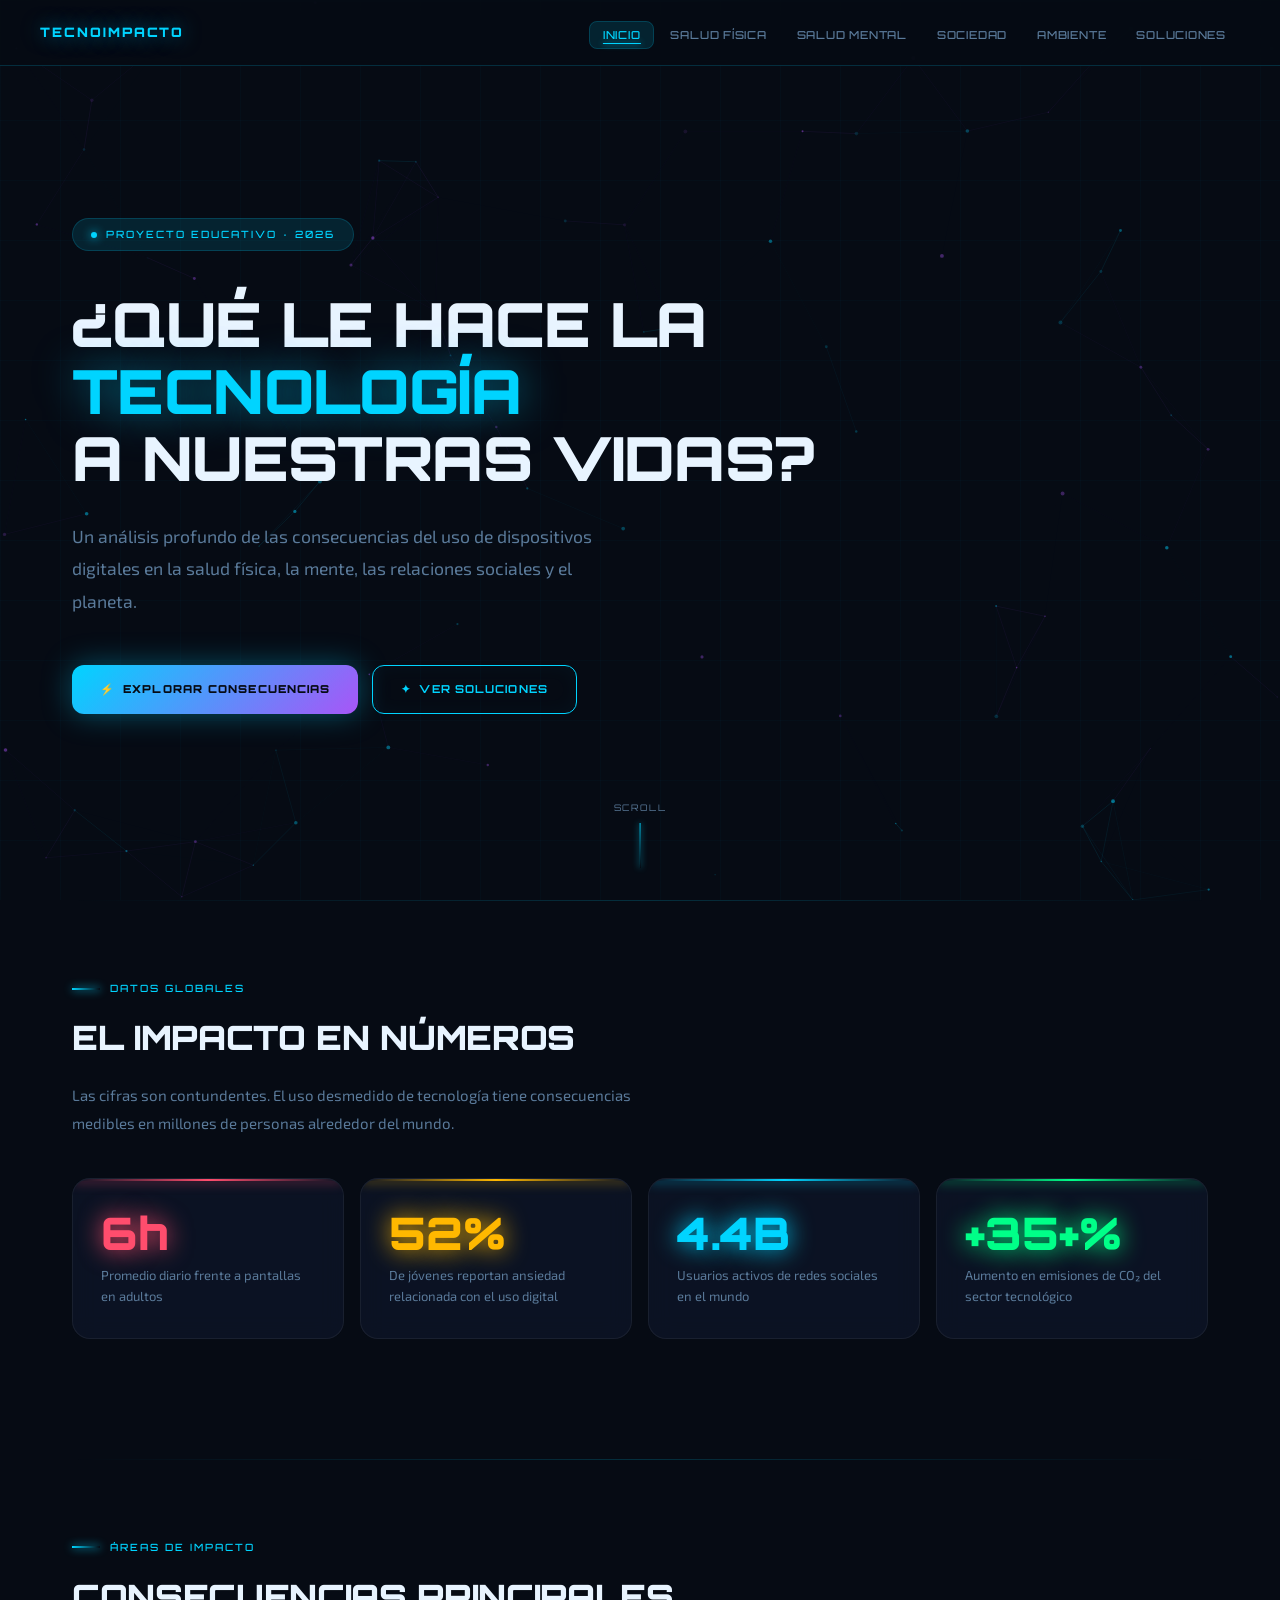
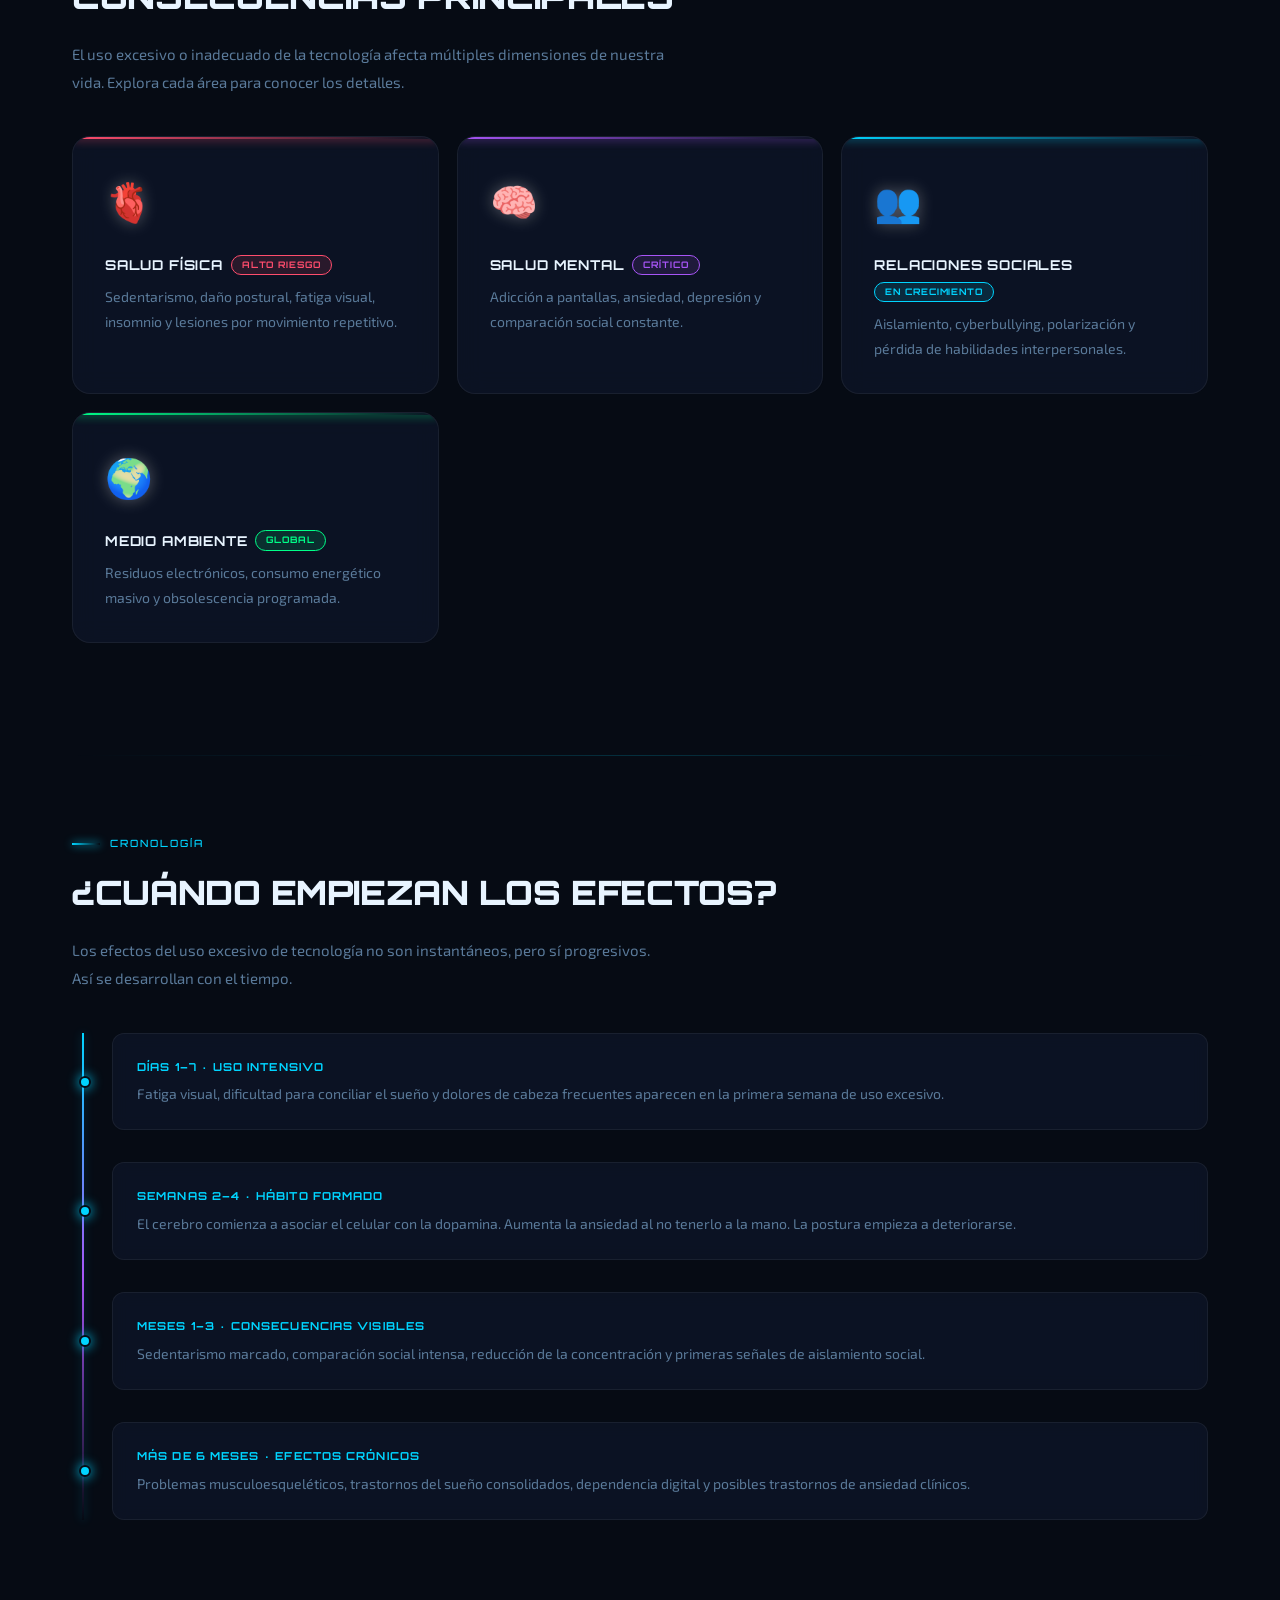
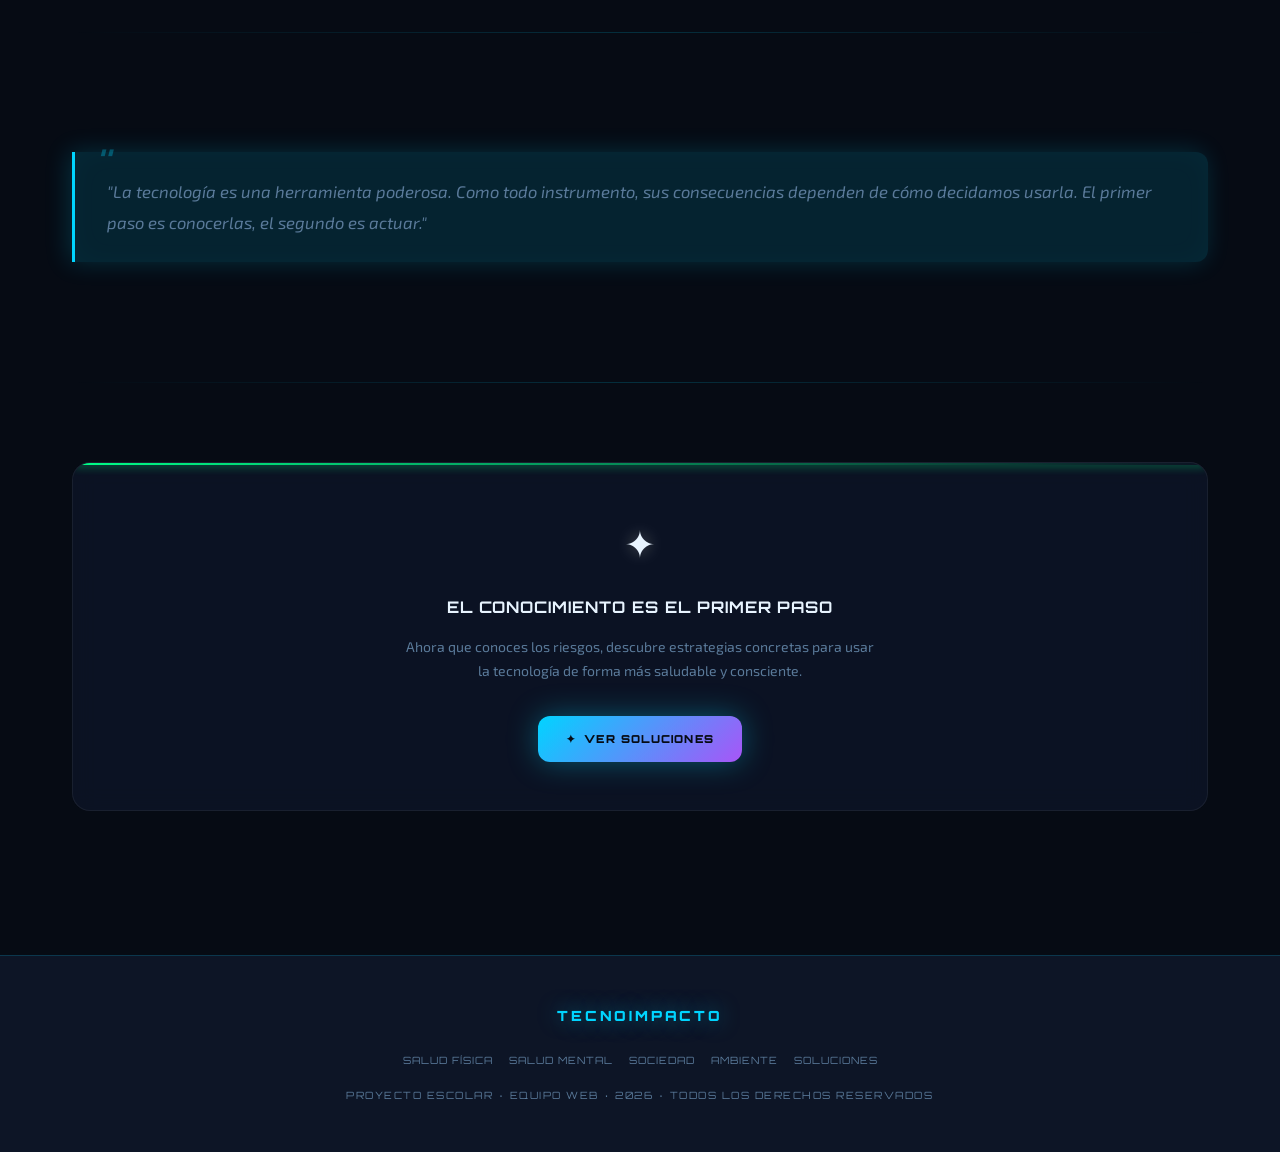
==== commit 03aba24b: "Corregir rutas de CSS y JS a subdirectorios css/ y js/ - Crear carpeta css/ con styles.css - Crear c" ====
--- a/index.html
+++ b/index.html
@@ -1,6 +1,6 @@
 <!DOCTYPE html>
 <html lang="es">
-<head> <link rel="stylesheet" href="css/styles.css" />
+<head>
   <meta charset="UTF-8" />
   <meta name="viewport" content="width=device-width, initial-scale=1.0" />
   <title>TecnoImpacto — Consecuencias del uso de la tecnología</title>
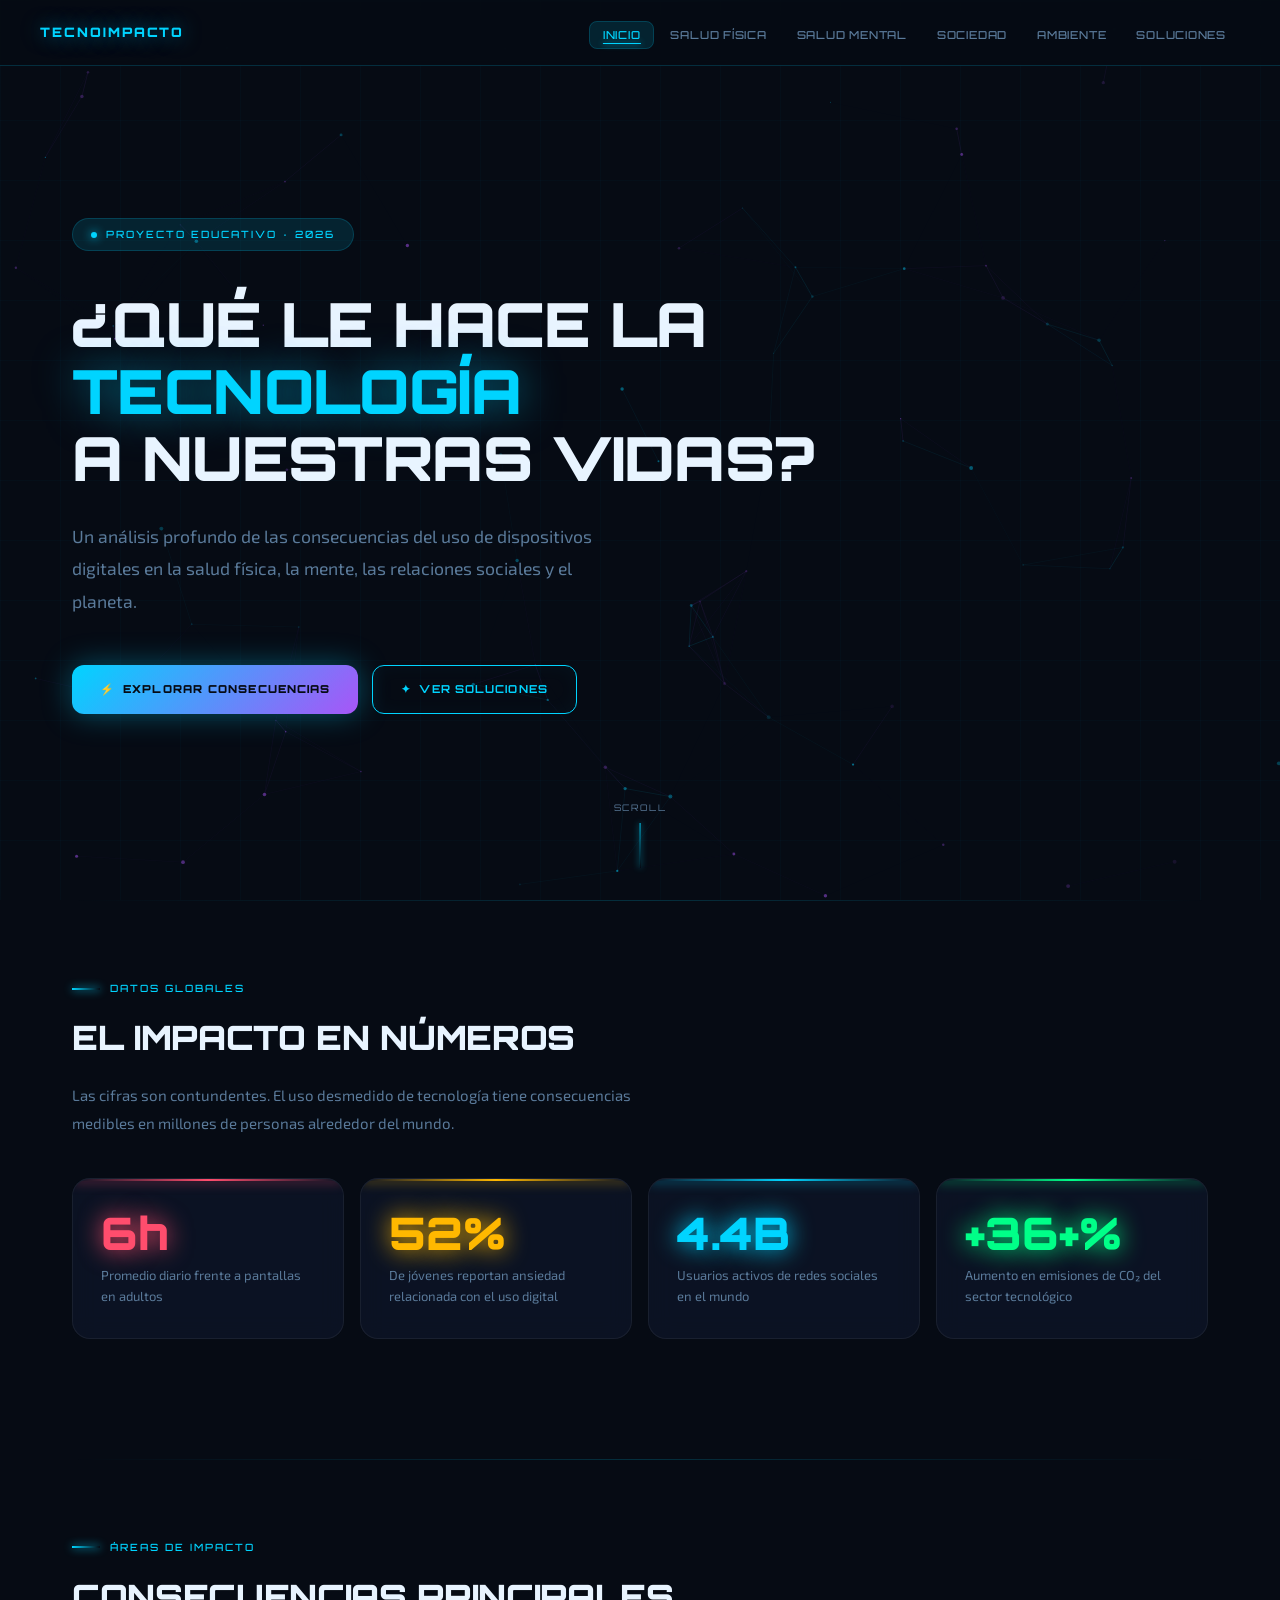
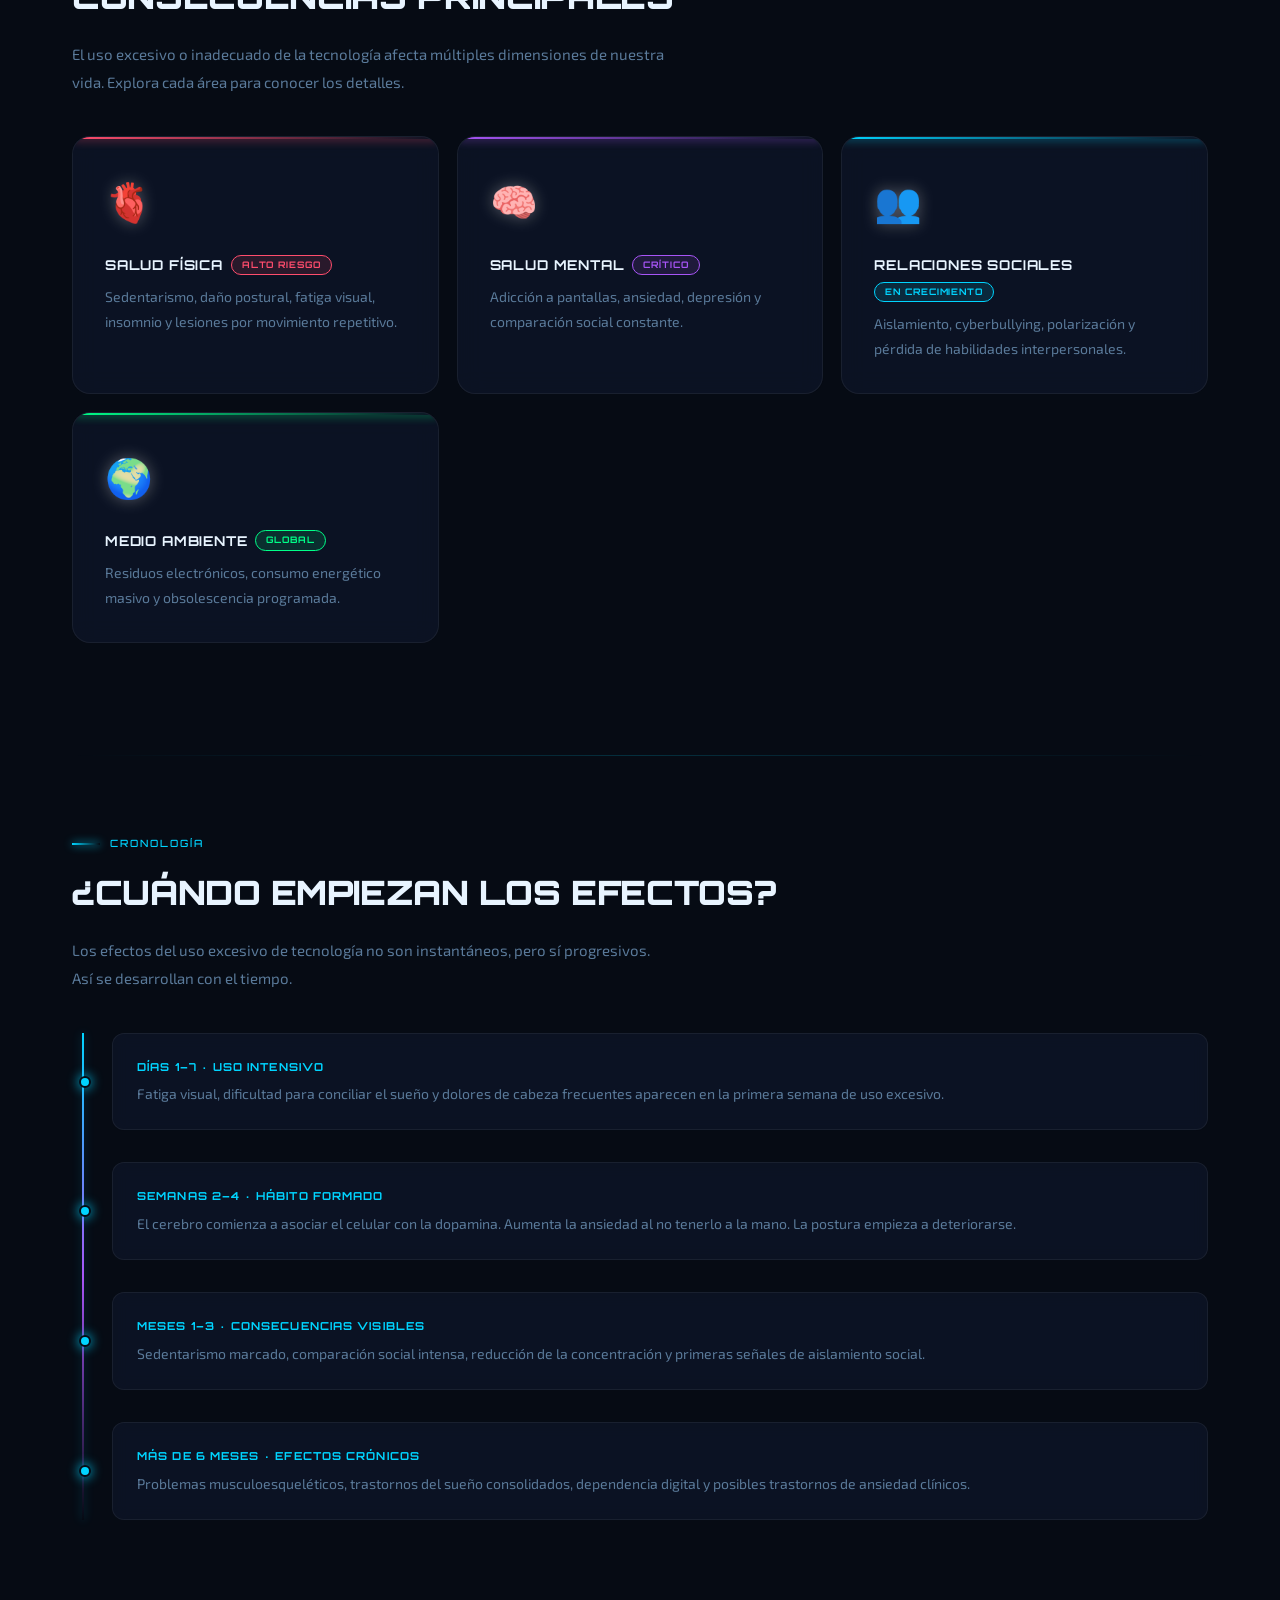
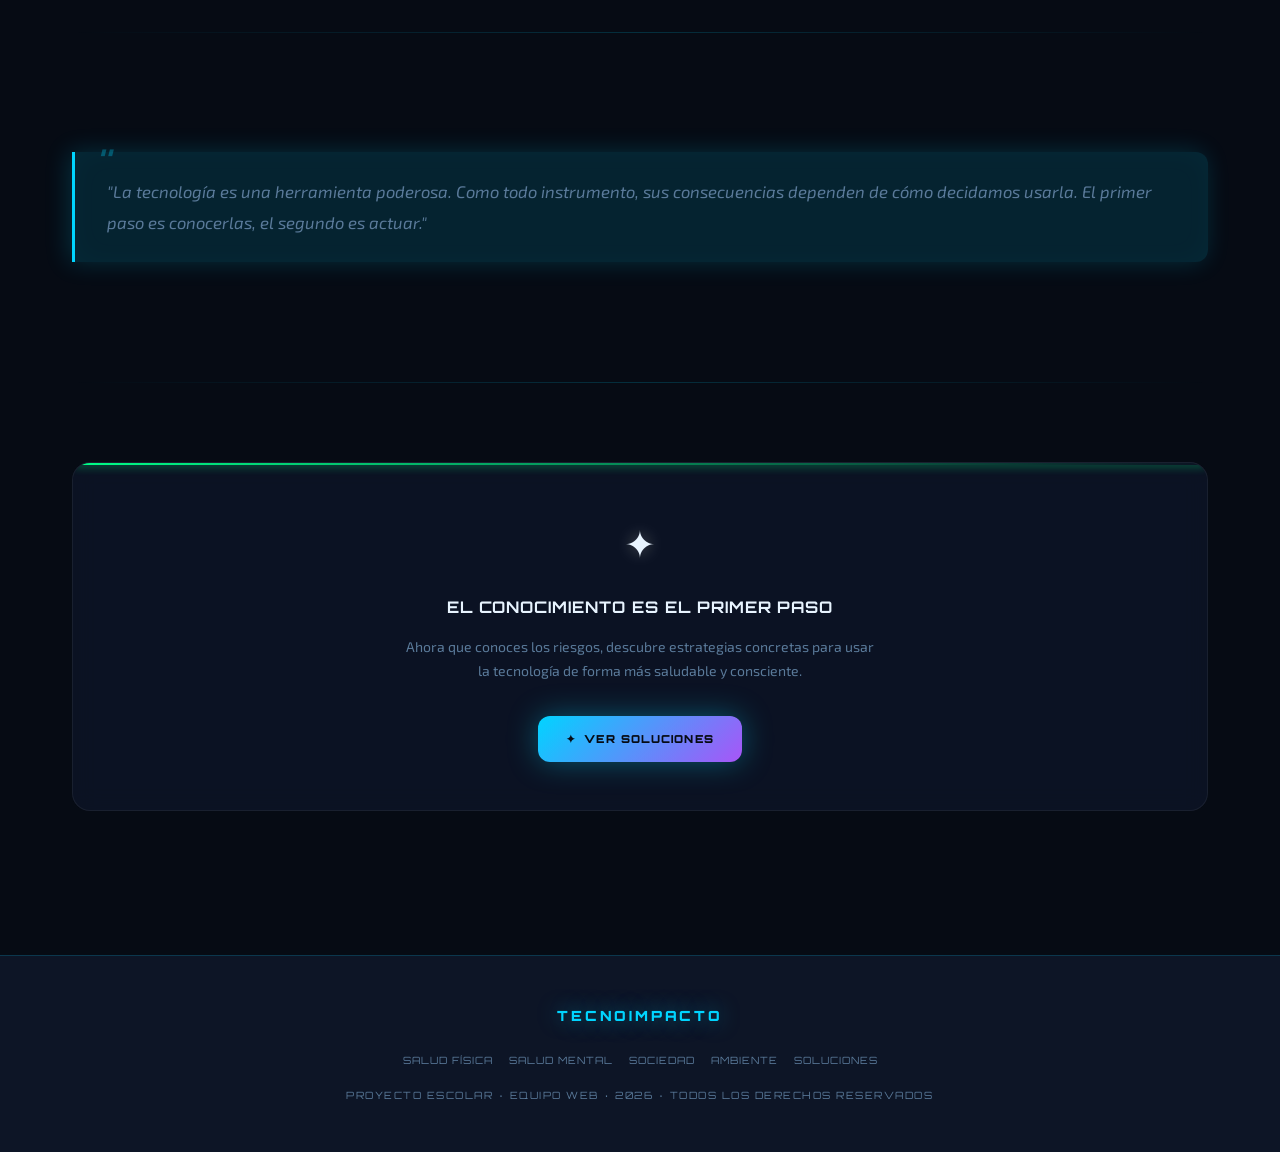
==== commit 34227c9a: "Corregir carga de fuentes: mover de @import CSS a link HTML - Eliminar @import de Google Fonts del C" ====
--- a/index.html
+++ b/index.html
@@ -1,9 +1,12 @@
 <!DOCTYPE html>
 <html lang="es">
-<head>
+<head> <link rel="stylesheet" href="css/styles.css" />
   <meta charset="UTF-8" />
   <meta name="viewport" content="width=device-width, initial-scale=1.0" />
   <title>TecnoImpacto — Consecuencias del uso de la tecnología</title>
+  <link rel="preconnect" href="https://fonts.googleapis.com" />
+  <link rel="preconnect" href="https://fonts.gstatic.com" crossorigin />
+  <link rel="stylesheet" href="https://fonts.googleapis.com/css2?family=Orbitron:wght@400;700;900&family=Exo+2:ital,wght@0,300;0,400;0,500;0,700;1,400&display=swap" />
   <link rel="stylesheet" href="css/styles.css" />
 </head>
 <body>
--- a/css/styles.css
+++ b/css/styles.css
@@ -2,8 +2,6 @@
    PROYECTO: Consecuencias del uso de tecnología
    Archivo: styles.css — Diseño futurista
    ============================================ */
-
-@import url('https://fonts.googleapis.com/css2?family=Orbitron:wght@400;500;700;900&family=Exo+2:ital,opsz,wght@0,14..32,300;0,14..32,400;0,14..32,500;0,14..32,700;1,14..32,400&display=swap');
 
 /* ---- Variables globales ---- */
 :root {
--- a/css/styles.css
+++ b/css/styles.css
@@ -2,8 +2,6 @@
    PROYECTO: Consecuencias del uso de tecnología
    Archivo: styles.css — Diseño futurista
    ============================================ */
-
-@import url('https://fonts.googleapis.com/css2?family=Orbitron:wght@400;500;700;900&family=Exo+2:ital,opsz,wght@0,14..32,300;0,14..32,400;0,14..32,500;0,14..32,700;1,14..32,400&display=swap');
 
 /* ---- Variables globales ---- */
 :root {
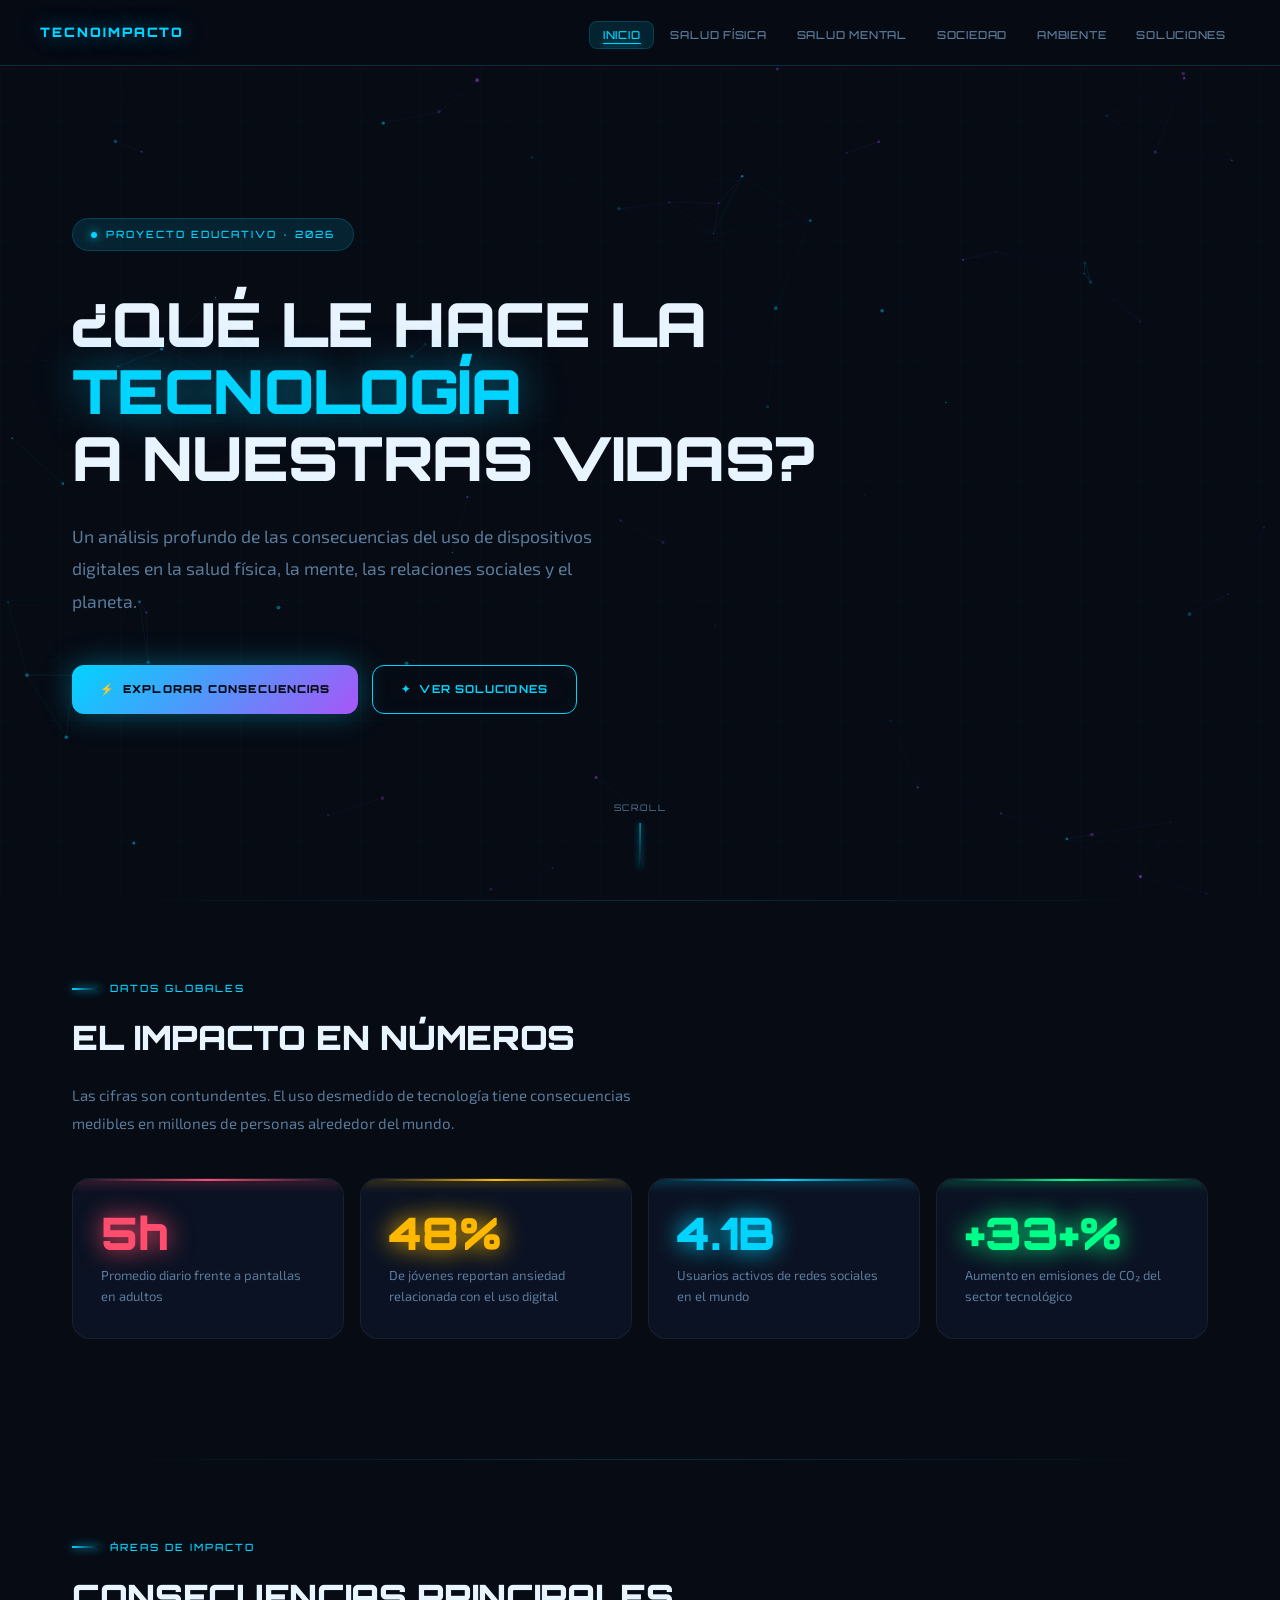
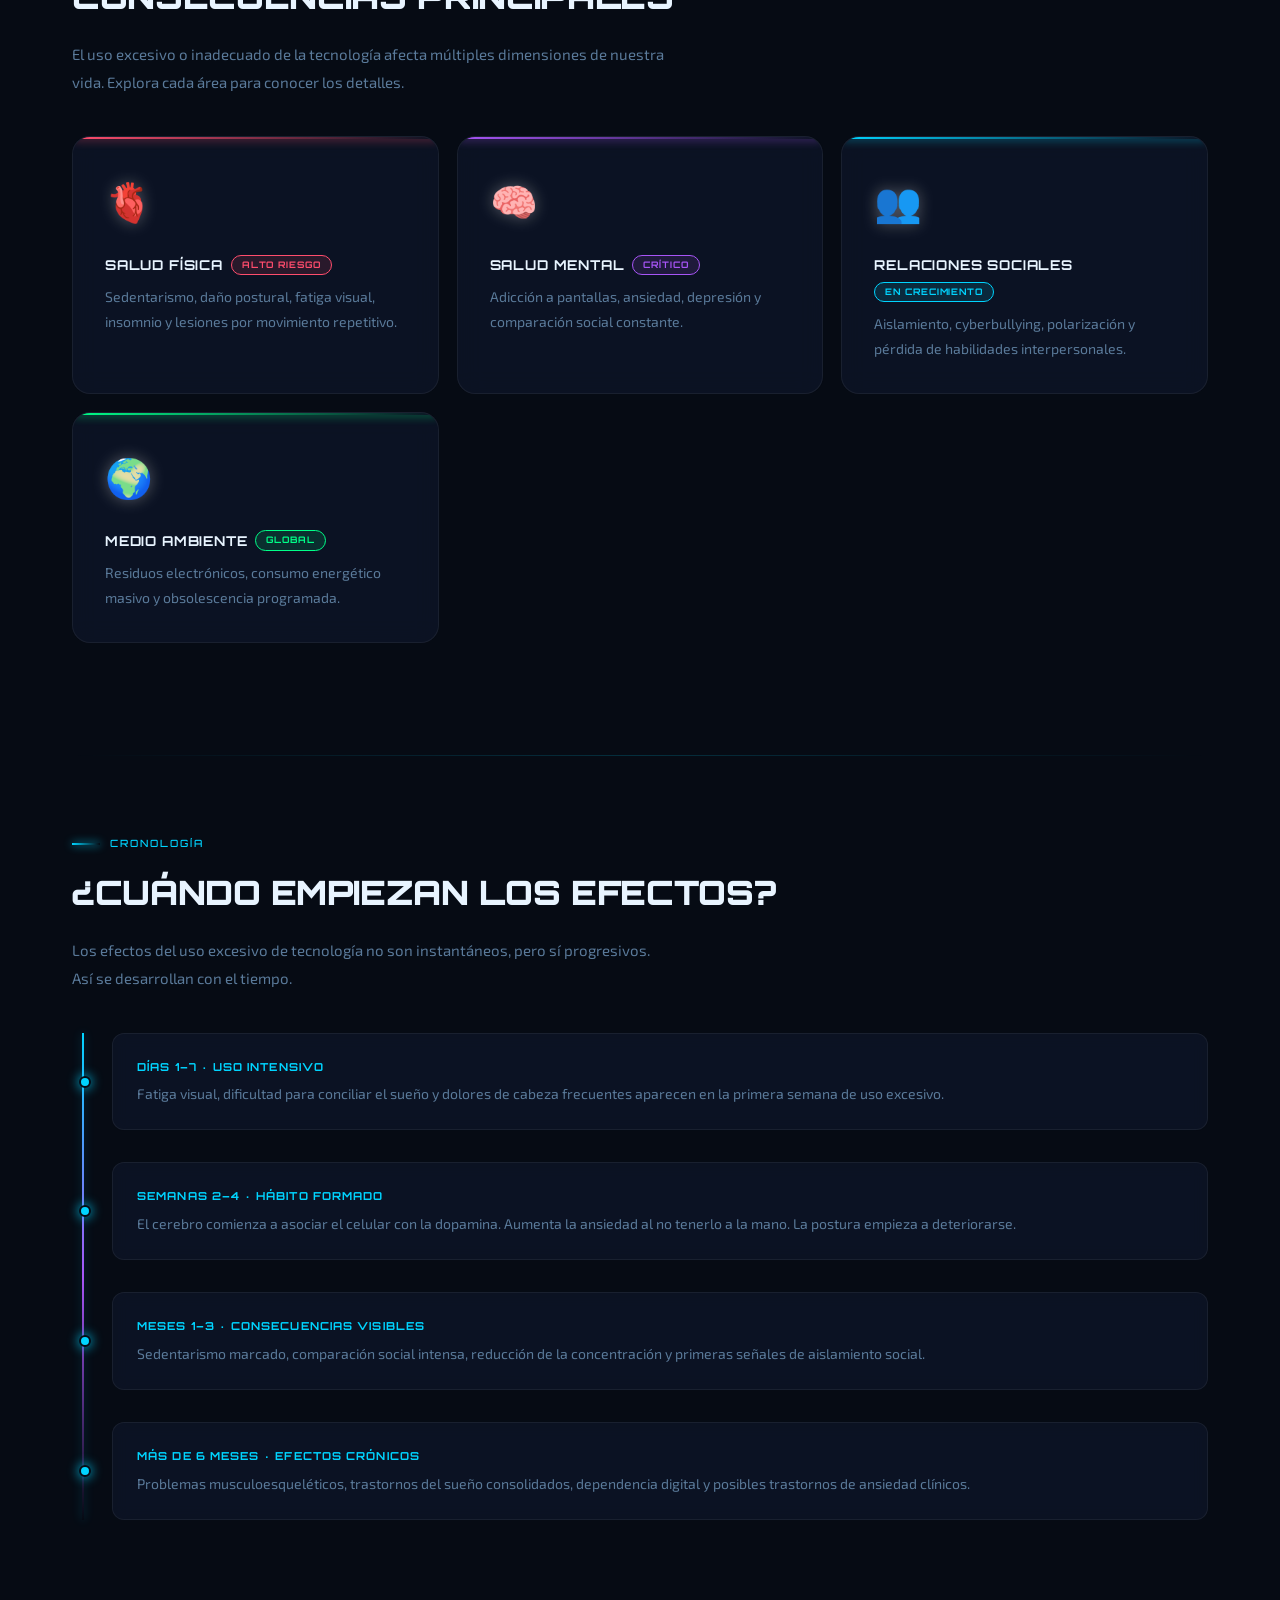
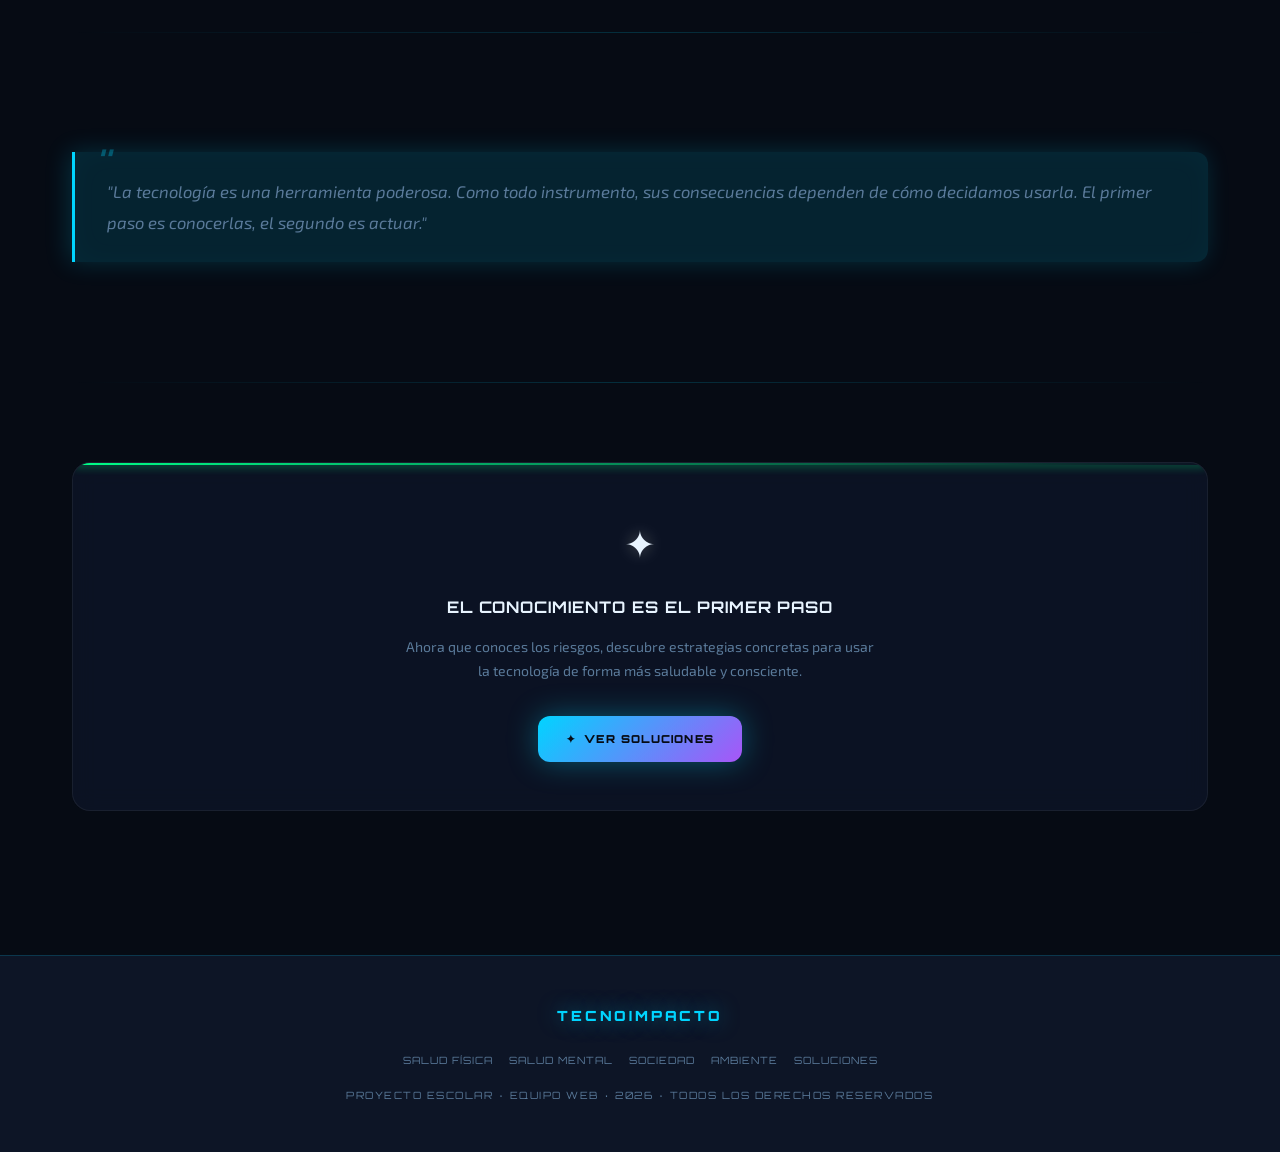
==== commit 331699fc: "Corregir carga de fuentes: mover de @import CSS a link HTML - Eliminar @import de Google Fonts del C" ====
--- a/index.html
+++ b/index.html
@@ -1,6 +1,6 @@
 <!DOCTYPE html>
 <html lang="es">
-<head> <link rel="stylesheet" href="css/styles.css" />
+<head>
   <meta charset="UTF-8" />
   <meta name="viewport" content="width=device-width, initial-scale=1.0" />
   <title>TecnoImpacto — Consecuencias del uso de la tecnología</title>
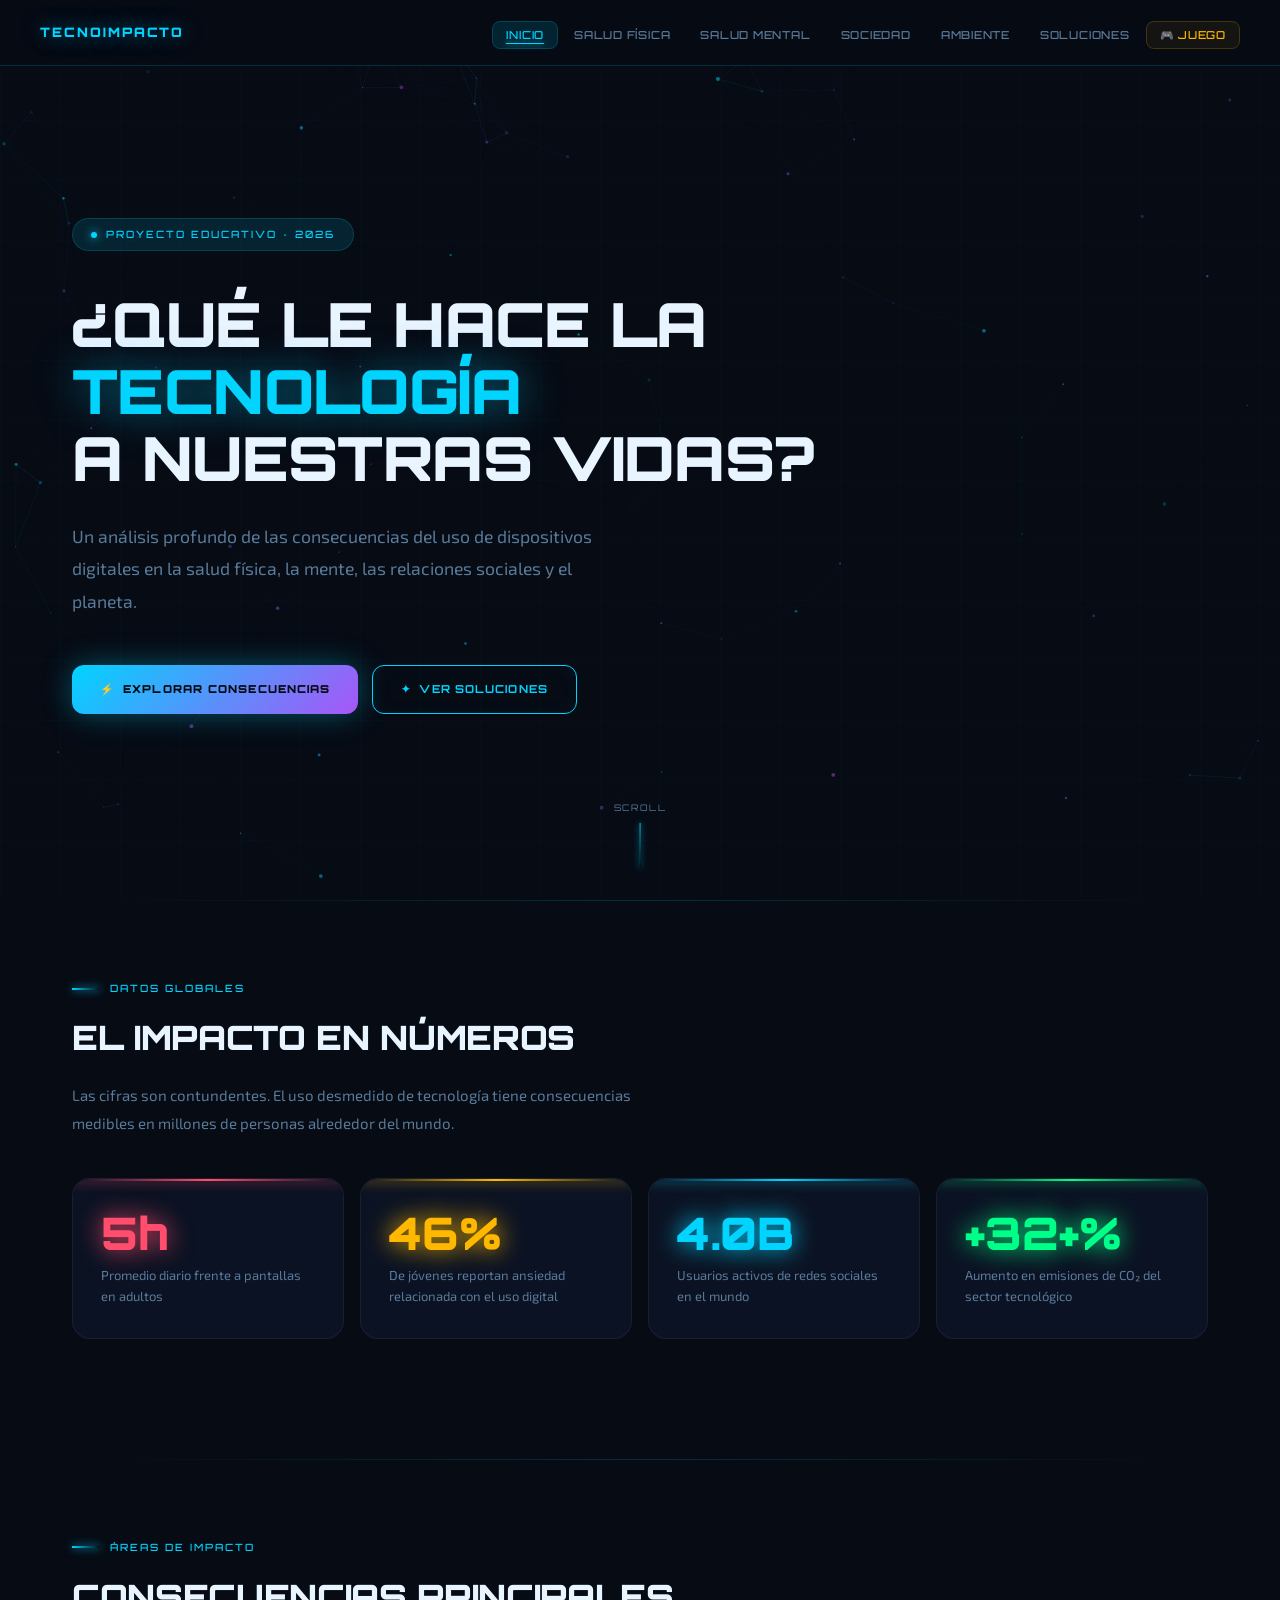
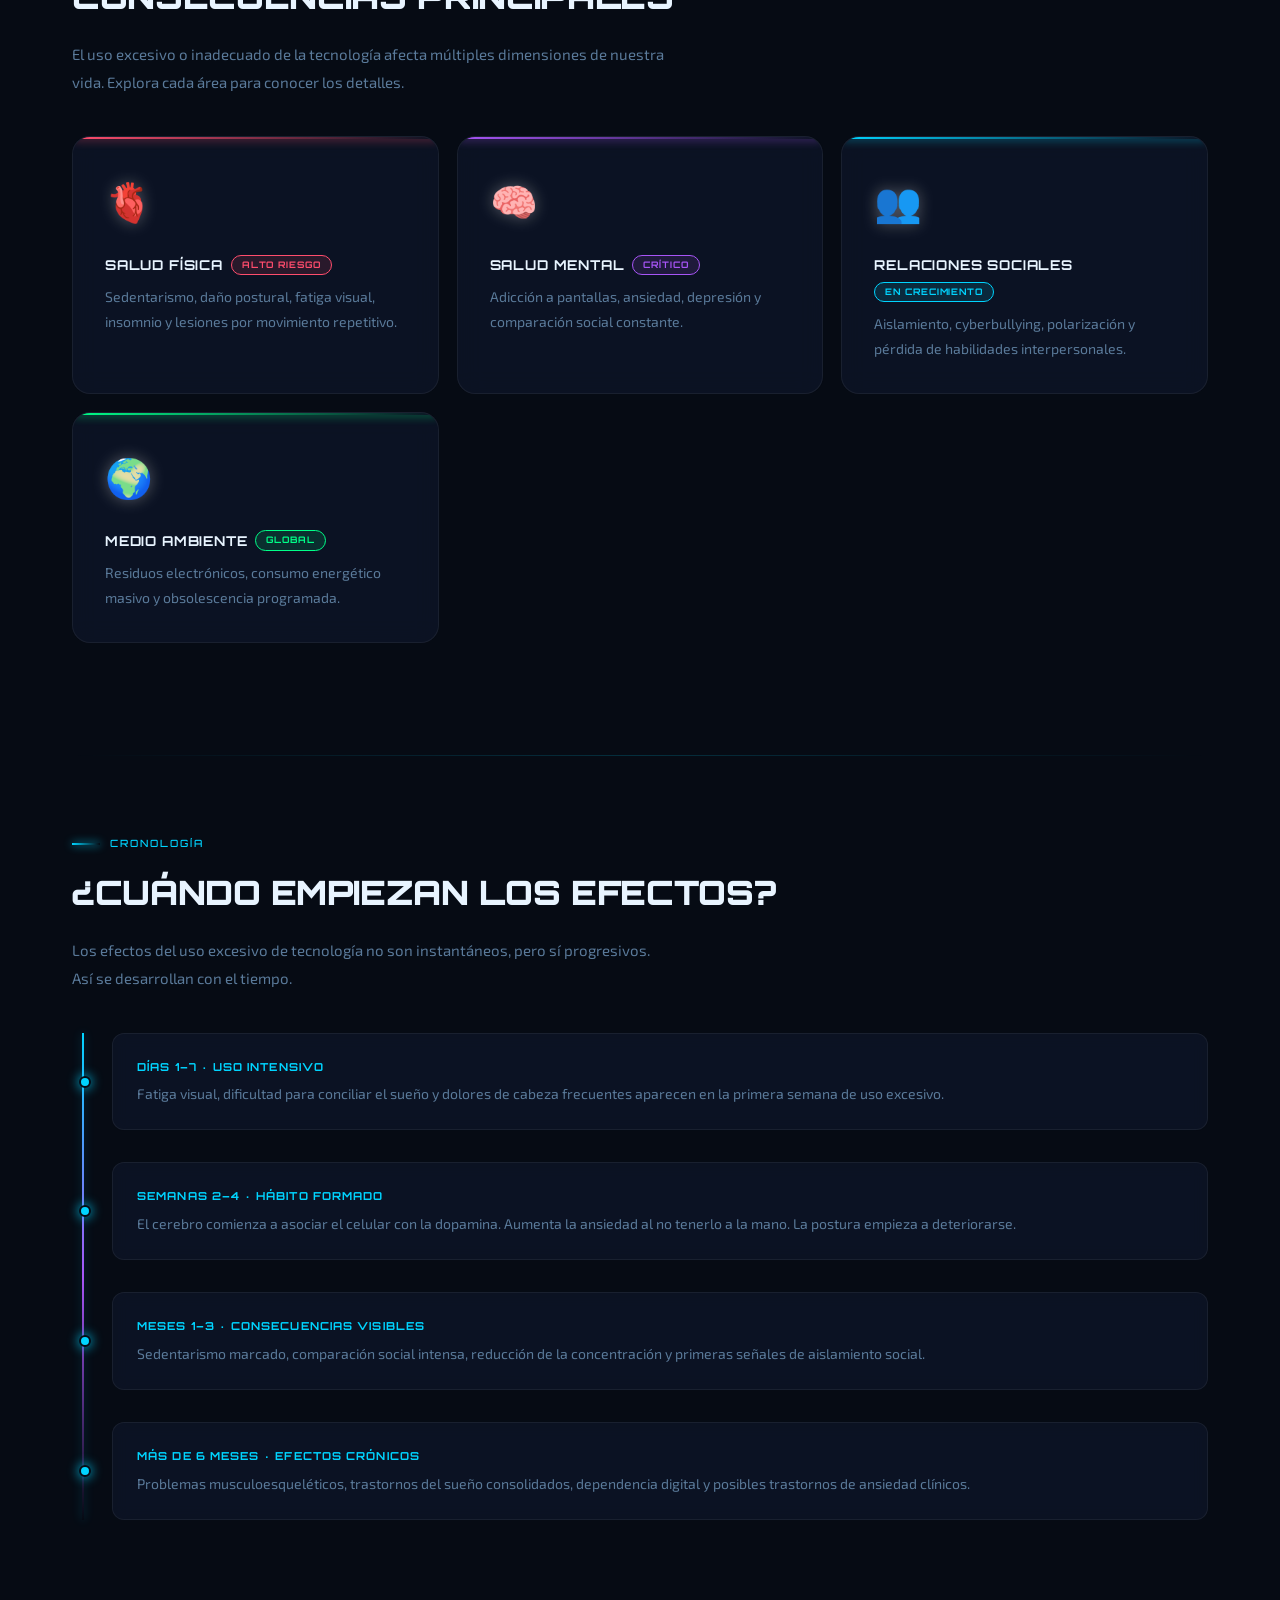
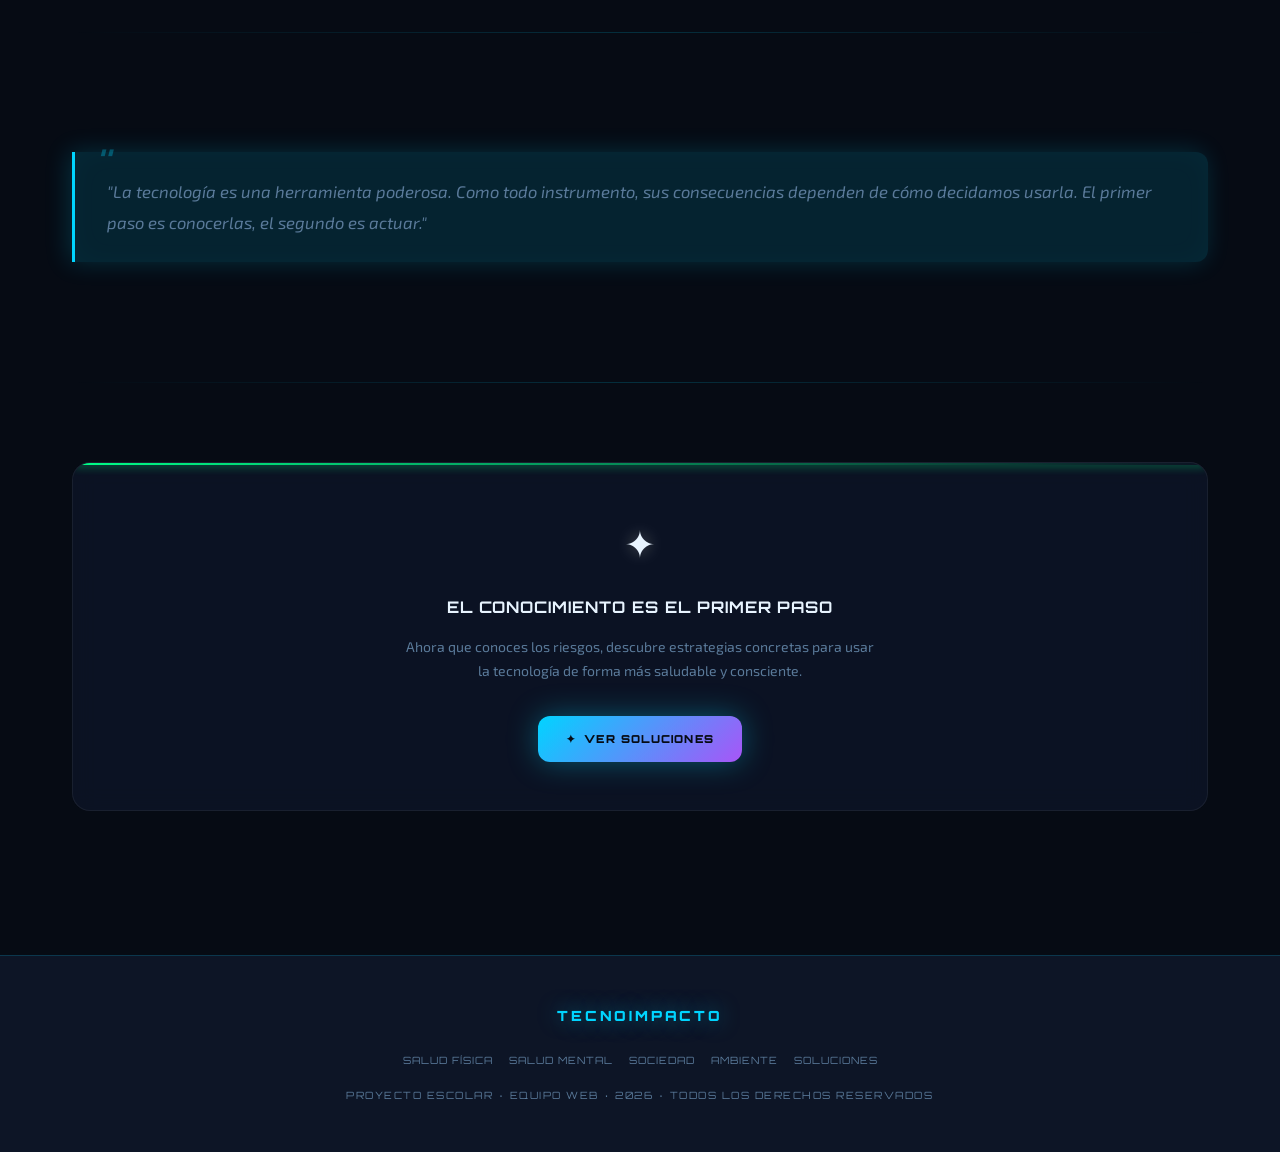
==== commit 92055223: "Agrega juego interactivo TecnoTrivia con 10 preguntas y timer - Nueva página juego.html con quiz de " ====
--- a/index.html
+++ b/index.html
@@ -1,6 +1,6 @@
 <!DOCTYPE html>
 <html lang="es">
-<head>
+<head> <link rel="stylesheet" href="css/styles.css" />
   <meta charset="UTF-8" />
   <meta name="viewport" content="width=device-width, initial-scale=1.0" />
   <title>TecnoImpacto — Consecuencias del uso de la tecnología</title>
@@ -22,6 +22,7 @@
         <li><a href="sociedad.html">Sociedad</a></li>
         <li><a href="ambiente.html">Ambiente</a></li>
         <li><a href="soluciones.html">Soluciones</a></li>
+        <li><a href="juego.html" class="nav-juego-link">🎮 Juego</a></li>
       </ul>
       <button class="nav-menu-btn" aria-label="Abrir menú" aria-expanded="false">
         <span></span><span></span><span></span>
--- a/css/styles.css
+++ b/css/styles.css
@@ -169,6 +169,21 @@
   width: 60%;
 }
 
+.nav-juego-link {
+  color: var(--color-ambar) !important;
+  border-color: rgba(255,184,0,.2) !important;
+  background: rgba(255,184,0,.06) !important;
+}
+.nav-juego-link:hover {
+  background: rgba(255,184,0,.14) !important;
+  border-color: rgba(255,184,0,.4) !important;
+  box-shadow: 0 0 12px rgba(255,184,0,.2);
+}
+.nav-juego-link::after {
+  background: var(--color-ambar) !important;
+  box-shadow: 0 0 6px var(--color-ambar) !important;
+}
+
 /* Menú hamburguesa móvil */
 .nav-menu-btn {
   display: none;
@@ -510,6 +525,7 @@
   );
   opacity: 0;
   transition: opacity 0.4s;
+  pointer-events: none;
 }
 
 .tarjeta:hover::after { opacity: 1; }
@@ -1119,3 +1135,219 @@
   .estadisticas { grid-template-columns: 1fr; }
   .grid-tarjetas { grid-template-columns: 1fr; }
 }
+
+/* ============================================
+   MAPA CORPORAL INTERACTIVO
+   ============================================ */
+
+.cuerpo-interactivo {
+  display: grid;
+  grid-template-columns: 260px 1fr;
+  gap: 2.5rem;
+  align-items: start;
+  margin: 2rem 0;
+}
+
+.cuerpo-svg-wrap {
+  position: sticky;
+  top: 85px;
+  display: flex;
+  justify-content: center;
+}
+
+.cuerpo-svg {
+  width: 100%;
+  max-width: 240px;
+  height: auto;
+  filter: drop-shadow(0 0 18px rgba(0, 212, 255, 0.12));
+}
+
+/* Hotspots */
+.hotspot {
+  cursor: pointer;
+}
+
+.hotspot-ring {
+  transform-box: fill-box;
+  transform-origin: center;
+  animation: hotspot-pulso 2.2s ease-in-out infinite;
+}
+
+.hotspot-dot {
+  transition: all 0.25s;
+}
+
+.hotspot:hover .hotspot-dot {
+  filter: brightness(1.4) drop-shadow(0 0 6px currentColor);
+}
+
+.hotspot.activo .hotspot-ring {
+  animation: hotspot-pulso-activo 1.2s ease-in-out infinite;
+}
+
+.hotspot.activo .hotspot-dot {
+  filter: brightness(1.6) drop-shadow(0 0 10px currentColor);
+}
+
+@keyframes hotspot-pulso {
+  0%, 100% { transform: scale(1);   opacity: 0.35; }
+  50%       { transform: scale(1.7); opacity: 0; }
+}
+
+@keyframes hotspot-pulso-activo {
+  0%, 100% { transform: scale(1);   opacity: 0.55; }
+  50%       { transform: scale(2);   opacity: 0; }
+}
+
+/* Panel de información */
+.cuerpo-panel {
+  background: var(--bg-tarjeta);
+  border: 1px solid var(--borde-suave);
+  border-radius: var(--radio-grande);
+  padding: 2.25rem;
+  backdrop-filter: blur(12px);
+  min-height: 320px;
+  display: flex;
+  align-items: center;
+  justify-content: center;
+  transition: border-color 0.4s;
+}
+
+.cuerpo-panel.tiene-dato {
+  align-items: flex-start;
+  justify-content: flex-start;
+}
+
+.cuerpo-panel-vacio {
+  text-align: center;
+  color: var(--texto-secundario);
+  opacity: 0.5;
+  display: flex;
+  flex-direction: column;
+  align-items: center;
+  gap: 1rem;
+}
+
+.cuerpo-panel-vacio .flecha {
+  font-family: var(--fuente-titulo);
+  font-size: 1.5rem;
+  color: var(--color-cian);
+  opacity: 0.4;
+  animation: flotar-lento 3s ease-in-out infinite;
+}
+
+.cuerpo-panel-vacio p {
+  font-family: var(--fuente-titulo);
+  font-size: 10px;
+  letter-spacing: 0.15em;
+  text-transform: uppercase;
+}
+
+.cuerpo-panel-info {
+  width: 100%;
+  display: none;
+  animation: fade-arriba 0.4s ease;
+}
+
+.cuerpo-panel-icono {
+  font-size: 2.75rem;
+  margin-bottom: 1rem;
+  display: block;
+  filter: drop-shadow(0 0 10px rgba(255,255,255,0.2));
+}
+
+.cuerpo-panel-titulo {
+  font-family: var(--fuente-titulo);
+  font-size: 0.9rem;
+  font-weight: 900;
+  text-transform: uppercase;
+  letter-spacing: 0.07em;
+  margin-bottom: 0.5rem;
+  line-height: 1.3;
+}
+
+.cuerpo-panel-nivel {
+  display: inline-block;
+  font-family: var(--fuente-titulo);
+  font-size: 9px;
+  font-weight: 700;
+  padding: 3px 12px;
+  border-radius: 100px;
+  letter-spacing: 0.12em;
+  text-transform: uppercase;
+  border: 1px solid currentColor;
+  margin-bottom: 1.25rem;
+}
+
+.cuerpo-panel-desc {
+  font-size: 14px;
+  color: var(--texto-secundario);
+  line-height: 1.8;
+  margin-bottom: 1.25rem;
+}
+
+.cuerpo-panel-lista {
+  list-style: none;
+  display: flex;
+  flex-direction: column;
+  gap: 7px;
+}
+
+.cuerpo-panel-lista li {
+  display: flex;
+  align-items: flex-start;
+  gap: 10px;
+  font-size: 13px;
+  color: var(--texto-secundario);
+  line-height: 1.55;
+}
+
+.cuerpo-panel-lista li::before {
+  content: '▸';
+  flex-shrink: 0;
+  margin-top: 1px;
+  text-shadow: 0 0 6px currentColor;
+}
+
+/* Botones de hotspot en móvil */
+.cuerpo-botones-movil {
+  display: none;
+  flex-wrap: wrap;
+  gap: 8px;
+  margin-bottom: 1.5rem;
+}
+
+.cuerpo-btn-zona {
+  font-family: var(--fuente-titulo);
+  font-size: 9px;
+  font-weight: 700;
+  letter-spacing: 0.1em;
+  text-transform: uppercase;
+  padding: 6px 14px;
+  border-radius: 100px;
+  border: 1px solid;
+  background: transparent;
+  cursor: pointer;
+  transition: all 0.25s;
+}
+
+.cuerpo-btn-zona:hover,
+.cuerpo-btn-zona.activo {
+  opacity: 1;
+}
+
+@media (max-width: 860px) {
+  .cuerpo-interactivo {
+    grid-template-columns: 1fr;
+  }
+  .cuerpo-svg-wrap {
+    position: static;
+    max-width: 220px;
+    margin: 0 auto;
+  }
+  .cuerpo-botones-movil { display: flex; }
+}
+
+@media (max-width: 480px) {
+  .cuerpo-svg-wrap { max-width: 180px; }
+}
--- a/css/styles.css
+++ b/css/styles.css
@@ -169,6 +169,21 @@
   width: 60%;
 }
 
+.nav-juego-link {
+  color: var(--color-ambar) !important;
+  border-color: rgba(255,184,0,.2) !important;
+  background: rgba(255,184,0,.06) !important;
+}
+.nav-juego-link:hover {
+  background: rgba(255,184,0,.14) !important;
+  border-color: rgba(255,184,0,.4) !important;
+  box-shadow: 0 0 12px rgba(255,184,0,.2);
+}
+.nav-juego-link::after {
+  background: var(--color-ambar) !important;
+  box-shadow: 0 0 6px var(--color-ambar) !important;
+}
+
 /* Menú hamburguesa móvil */
 .nav-menu-btn {
   display: none;
@@ -510,6 +525,7 @@
   );
   opacity: 0;
   transition: opacity 0.4s;
+  pointer-events: none;
 }
 
 .tarjeta:hover::after { opacity: 1; }
@@ -1119,3 +1135,219 @@
   .estadisticas { grid-template-columns: 1fr; }
   .grid-tarjetas { grid-template-columns: 1fr; }
 }
+
+/* ============================================
+   MAPA CORPORAL INTERACTIVO
+   ============================================ */
+
+.cuerpo-interactivo {
+  display: grid;
+  grid-template-columns: 260px 1fr;
+  gap: 2.5rem;
+  align-items: start;
+  margin: 2rem 0;
+}
+
+.cuerpo-svg-wrap {
+  position: sticky;
+  top: 85px;
+  display: flex;
+  justify-content: center;
+}
+
+.cuerpo-svg {
+  width: 100%;
+  max-width: 240px;
+  height: auto;
+  filter: drop-shadow(0 0 18px rgba(0, 212, 255, 0.12));
+}
+
+/* Hotspots */
+.hotspot {
+  cursor: pointer;
+}
+
+.hotspot-ring {
+  transform-box: fill-box;
+  transform-origin: center;
+  animation: hotspot-pulso 2.2s ease-in-out infinite;
+}
+
+.hotspot-dot {
+  transition: all 0.25s;
+}
+
+.hotspot:hover .hotspot-dot {
+  filter: brightness(1.4) drop-shadow(0 0 6px currentColor);
+}
+
+.hotspot.activo .hotspot-ring {
+  animation: hotspot-pulso-activo 1.2s ease-in-out infinite;
+}
+
+.hotspot.activo .hotspot-dot {
+  filter: brightness(1.6) drop-shadow(0 0 10px currentColor);
+}
+
+@keyframes hotspot-pulso {
+  0%, 100% { transform: scale(1);   opacity: 0.35; }
+  50%       { transform: scale(1.7); opacity: 0; }
+}
+
+@keyframes hotspot-pulso-activo {
+  0%, 100% { transform: scale(1);   opacity: 0.55; }
+  50%       { transform: scale(2);   opacity: 0; }
+}
+
+/* Panel de información */
+.cuerpo-panel {
+  background: var(--bg-tarjeta);
+  border: 1px solid var(--borde-suave);
+  border-radius: var(--radio-grande);
+  padding: 2.25rem;
+  backdrop-filter: blur(12px);
+  min-height: 320px;
+  display: flex;
+  align-items: center;
+  justify-content: center;
+  transition: border-color 0.4s;
+}
+
+.cuerpo-panel.tiene-dato {
+  align-items: flex-start;
+  justify-content: flex-start;
+}
+
+.cuerpo-panel-vacio {
+  text-align: center;
+  color: var(--texto-secundario);
+  opacity: 0.5;
+  display: flex;
+  flex-direction: column;
+  align-items: center;
+  gap: 1rem;
+}
+
+.cuerpo-panel-vacio .flecha {
+  font-family: var(--fuente-titulo);
+  font-size: 1.5rem;
+  color: var(--color-cian);
+  opacity: 0.4;
+  animation: flotar-lento 3s ease-in-out infinite;
+}
+
+.cuerpo-panel-vacio p {
+  font-family: var(--fuente-titulo);
+  font-size: 10px;
+  letter-spacing: 0.15em;
+  text-transform: uppercase;
+}
+
+.cuerpo-panel-info {
+  width: 100%;
+  display: none;
+  animation: fade-arriba 0.4s ease;
+}
+
+.cuerpo-panel-icono {
+  font-size: 2.75rem;
+  margin-bottom: 1rem;
+  display: block;
+  filter: drop-shadow(0 0 10px rgba(255,255,255,0.2));
+}
+
+.cuerpo-panel-titulo {
+  font-family: var(--fuente-titulo);
+  font-size: 0.9rem;
+  font-weight: 900;
+  text-transform: uppercase;
+  letter-spacing: 0.07em;
+  margin-bottom: 0.5rem;
+  line-height: 1.3;
+}
+
+.cuerpo-panel-nivel {
+  display: inline-block;
+  font-family: var(--fuente-titulo);
+  font-size: 9px;
+  font-weight: 700;
+  padding: 3px 12px;
+  border-radius: 100px;
+  letter-spacing: 0.12em;
+  text-transform: uppercase;
+  border: 1px solid currentColor;
+  margin-bottom: 1.25rem;
+}
+
+.cuerpo-panel-desc {
+  font-size: 14px;
+  color: var(--texto-secundario);
+  line-height: 1.8;
+  margin-bottom: 1.25rem;
+}
+
+.cuerpo-panel-lista {
+  list-style: none;
+  display: flex;
+  flex-direction: column;
+  gap: 7px;
+}
+
+.cuerpo-panel-lista li {
+  display: flex;
+  align-items: flex-start;
+  gap: 10px;
+  font-size: 13px;
+  color: var(--texto-secundario);
+  line-height: 1.55;
+}
+
+.cuerpo-panel-lista li::before {
+  content: '▸';
+  flex-shrink: 0;
+  margin-top: 1px;
+  text-shadow: 0 0 6px currentColor;
+}
+
+/* Botones de hotspot en móvil */
+.cuerpo-botones-movil {
+  display: none;
+  flex-wrap: wrap;
+  gap: 8px;
+  margin-bottom: 1.5rem;
+}
+
+.cuerpo-btn-zona {
+  font-family: var(--fuente-titulo);
+  font-size: 9px;
+  font-weight: 700;
+  letter-spacing: 0.1em;
+  text-transform: uppercase;
+  padding: 6px 14px;
+  border-radius: 100px;
+  border: 1px solid;
+  background: transparent;
+  cursor: pointer;
+  transition: all 0.25s;
+}
+
+.cuerpo-btn-zona:hover,
+.cuerpo-btn-zona.activo {
+  opacity: 1;
+}
+
+@media (max-width: 860px) {
+  .cuerpo-interactivo {
+    grid-template-columns: 1fr;
+  }
+  .cuerpo-svg-wrap {
+    position: static;
+    max-width: 220px;
+    margin: 0 auto;
+  }
+  .cuerpo-botones-movil { display: flex; }
+}
+
+@media (max-width: 480px) {
+  .cuerpo-svg-wrap { max-width: 180px; }
+}
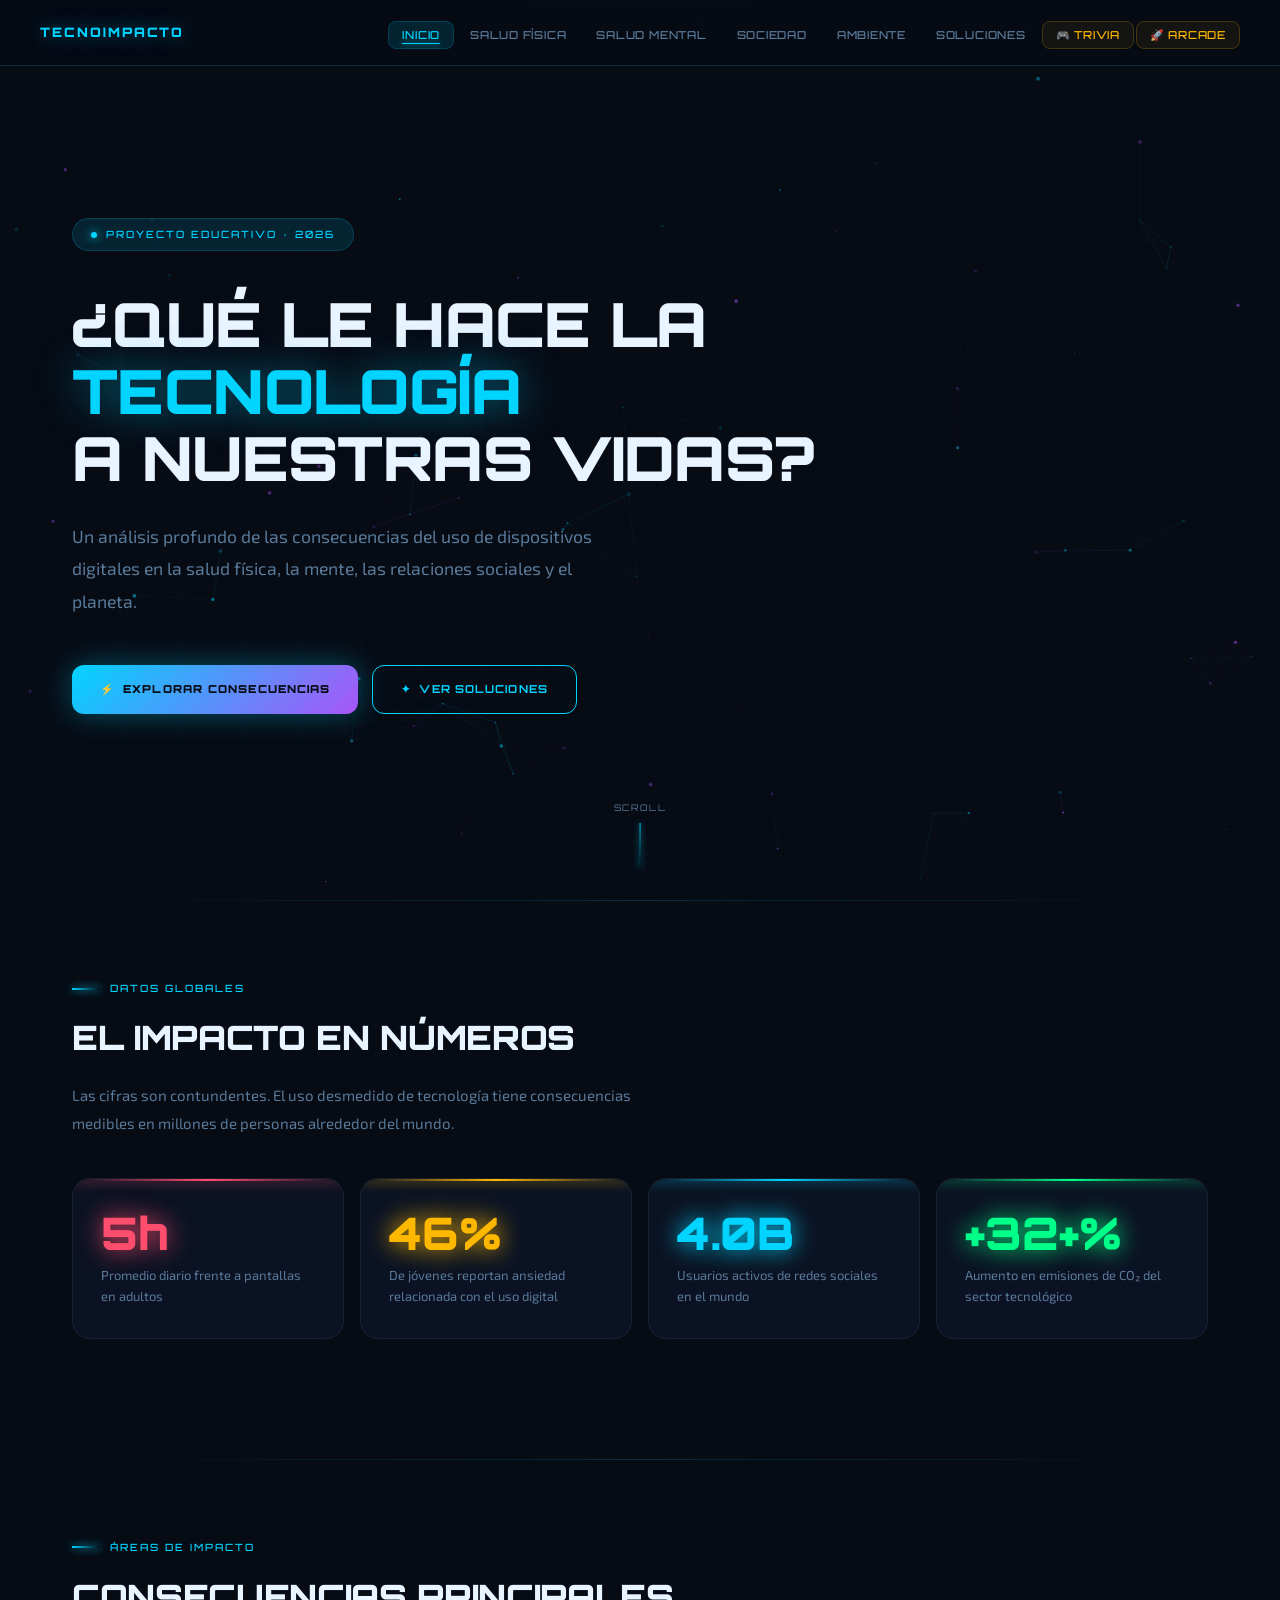
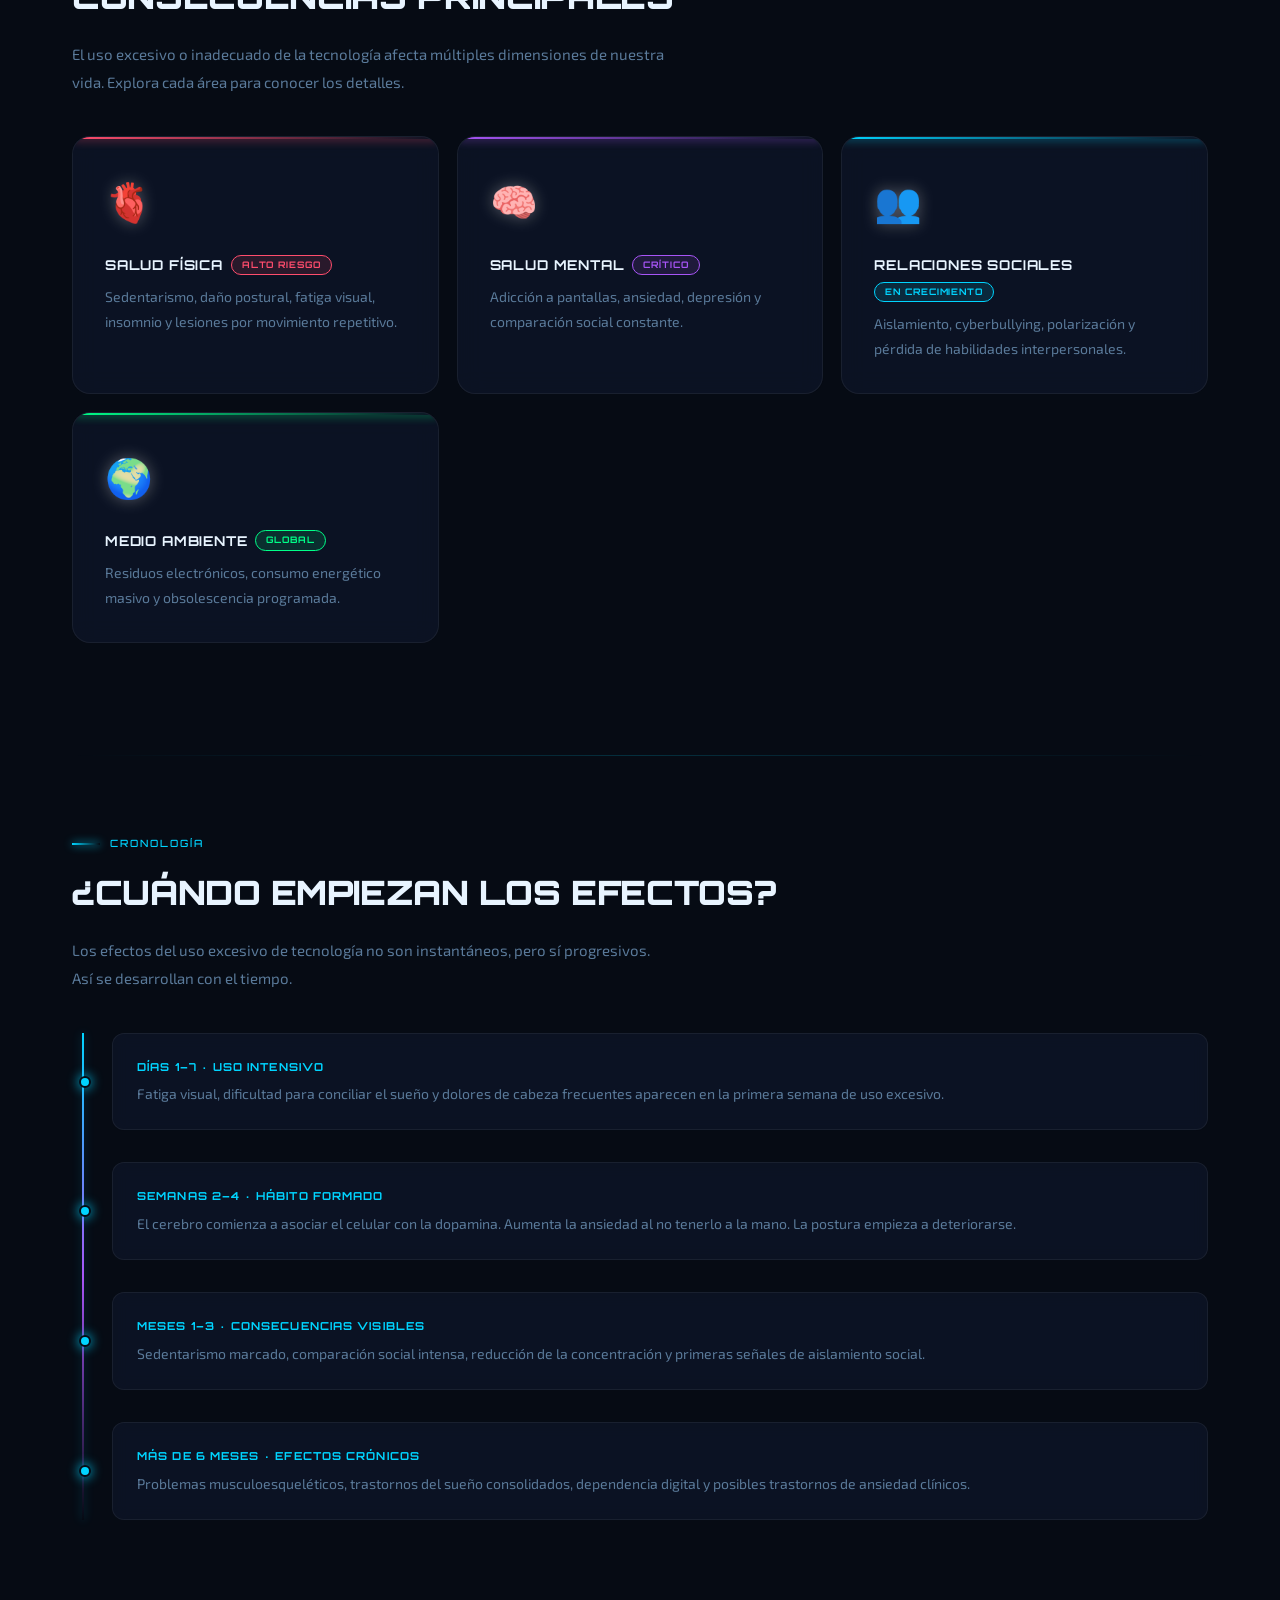
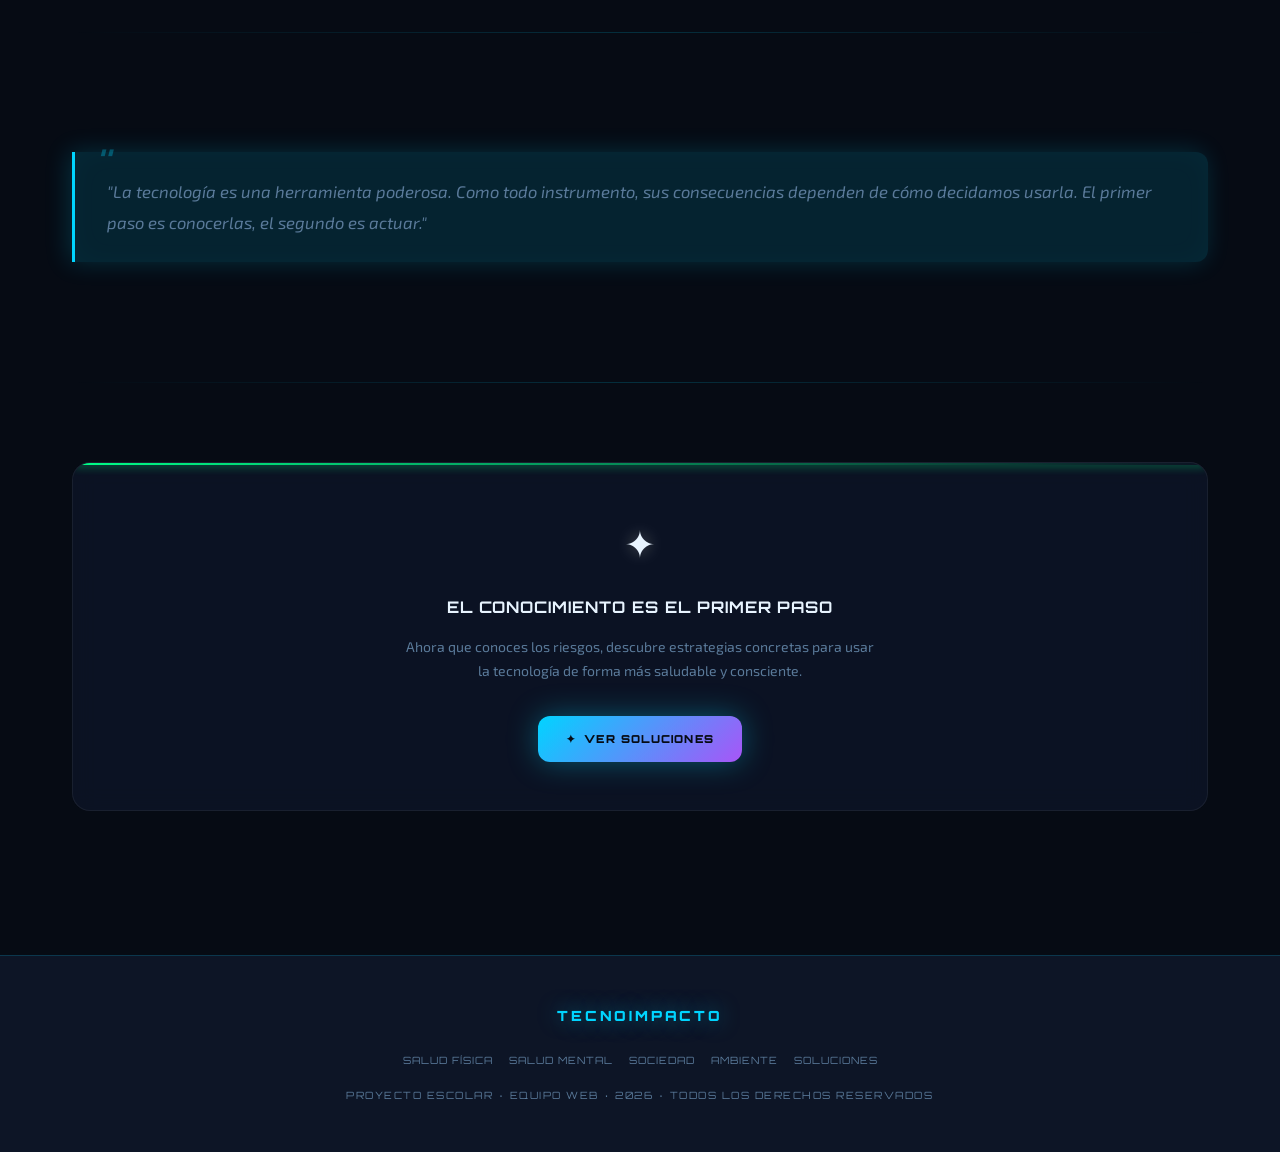
==== commit 0e2d253a: "Hace visible el juego arcade en la navegación y corrige capas - Añade enlace "🚀 Arcade" (nave.html) " ====
--- a/index.html
+++ b/index.html
@@ -22,7 +22,8 @@
         <li><a href="sociedad.html">Sociedad</a></li>
         <li><a href="ambiente.html">Ambiente</a></li>
         <li><a href="soluciones.html">Soluciones</a></li>
-        <li><a href="juego.html" class="nav-juego-link">🎮 Juego</a></li>
+        <li><a href="juego.html" class="nav-juego-link">🎮 Trivia</a></li>
+        <li><a href="nave.html" class="nav-juego-link">🚀 Arcade</a></li>
       </ul>
       <button class="nav-menu-btn" aria-label="Abrir menú" aria-expanded="false">
         <span></span><span></span><span></span>
